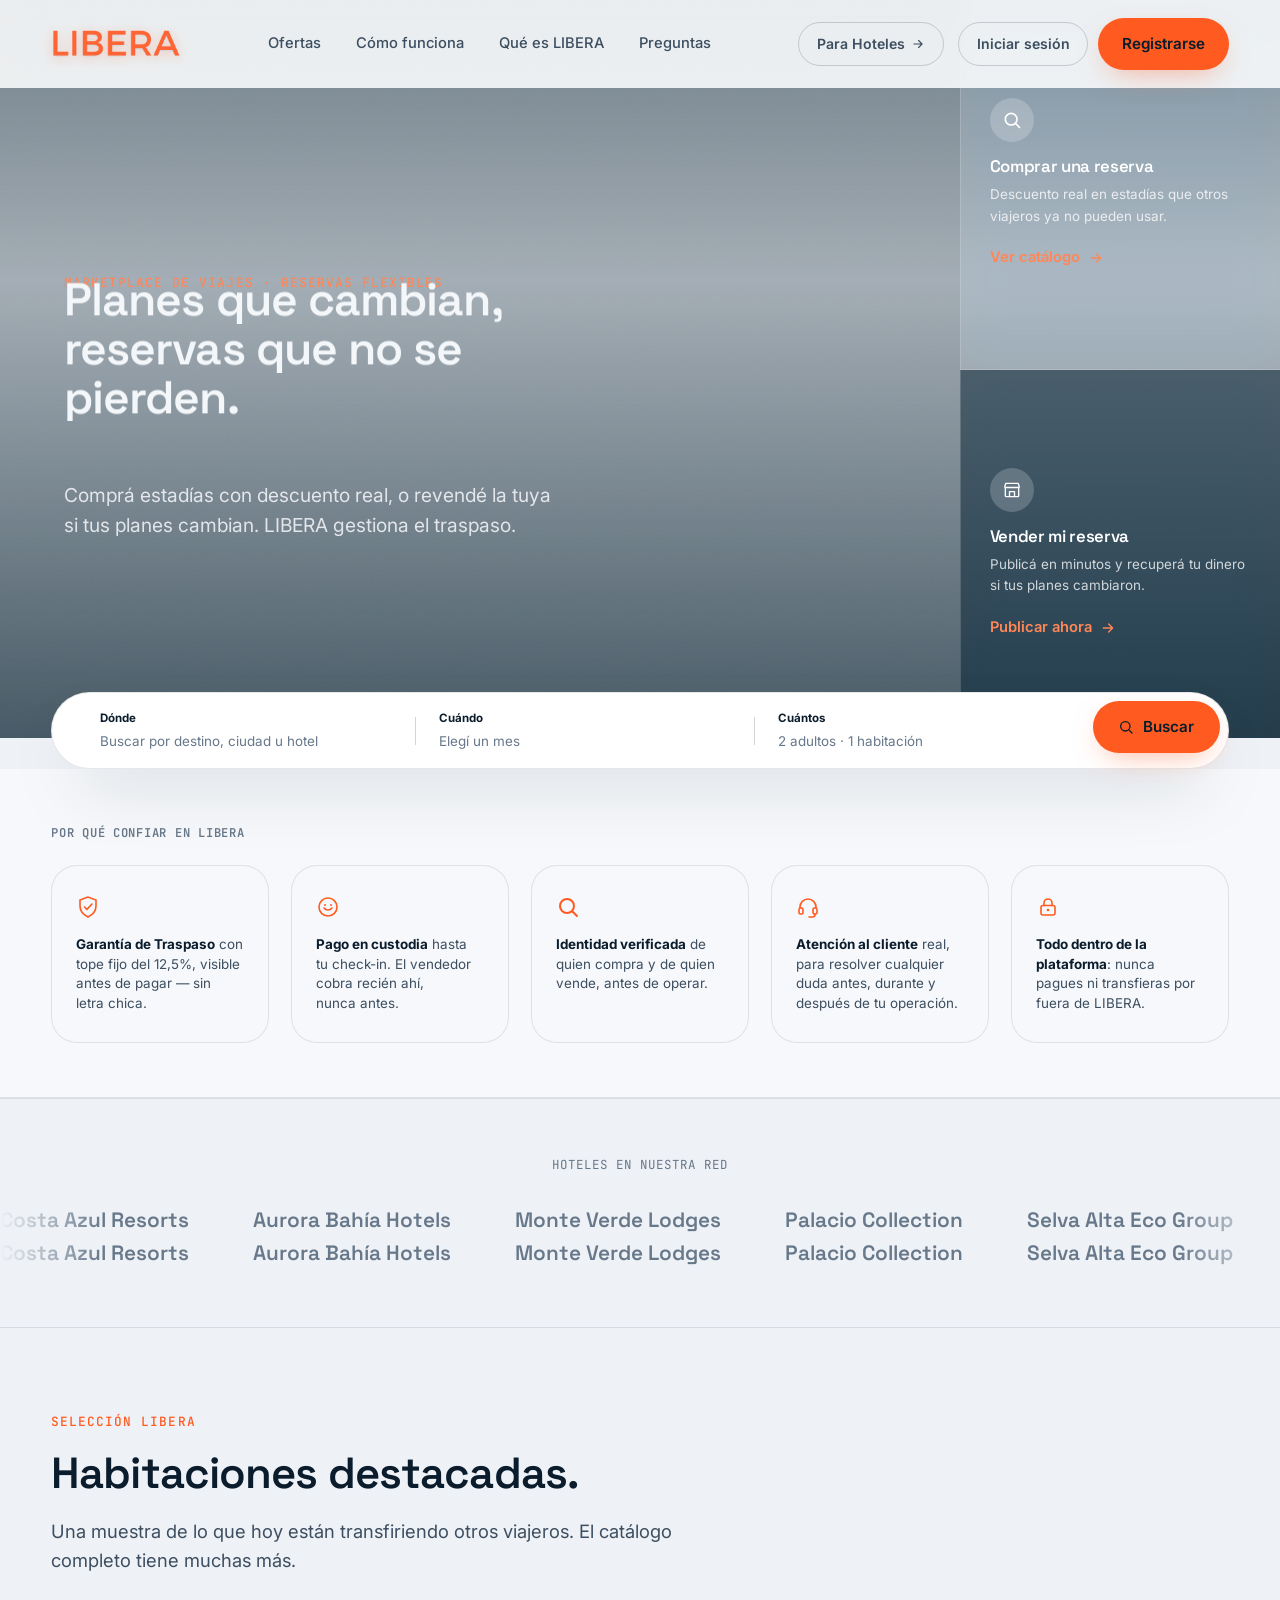
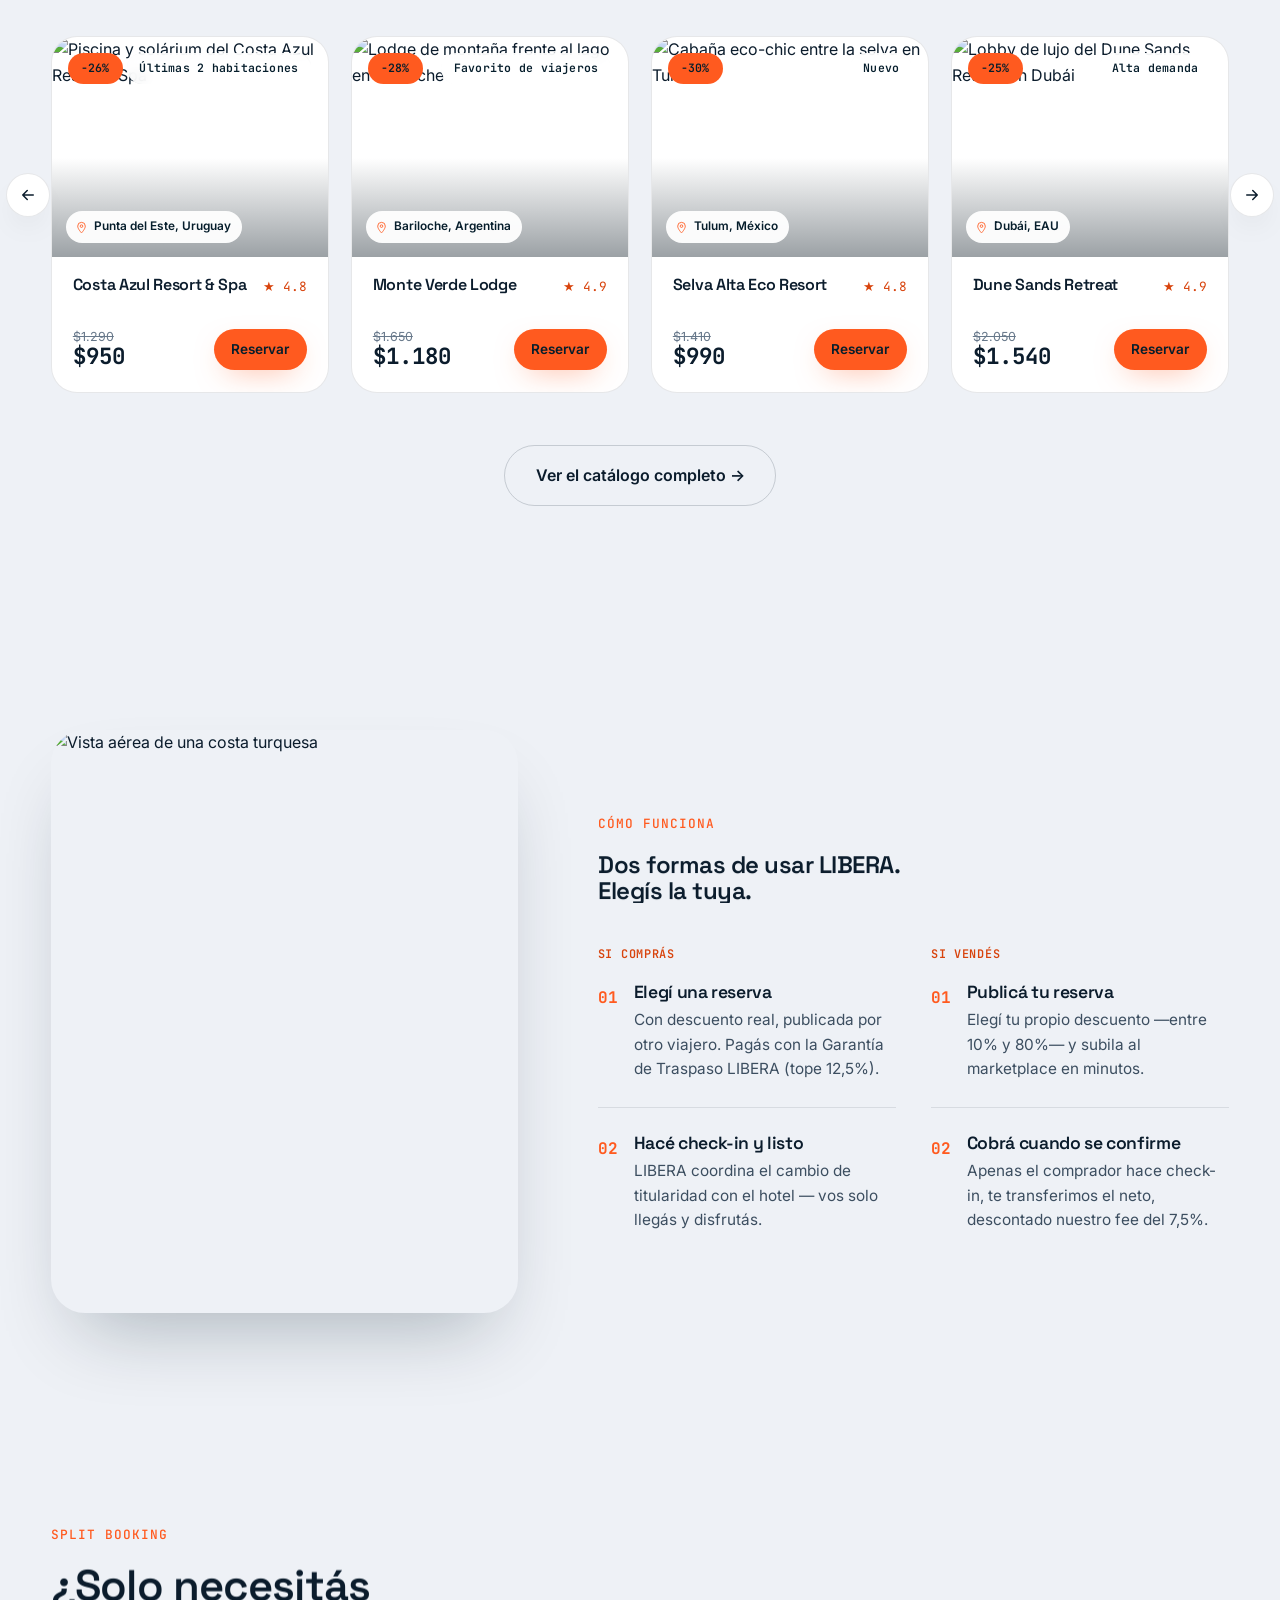
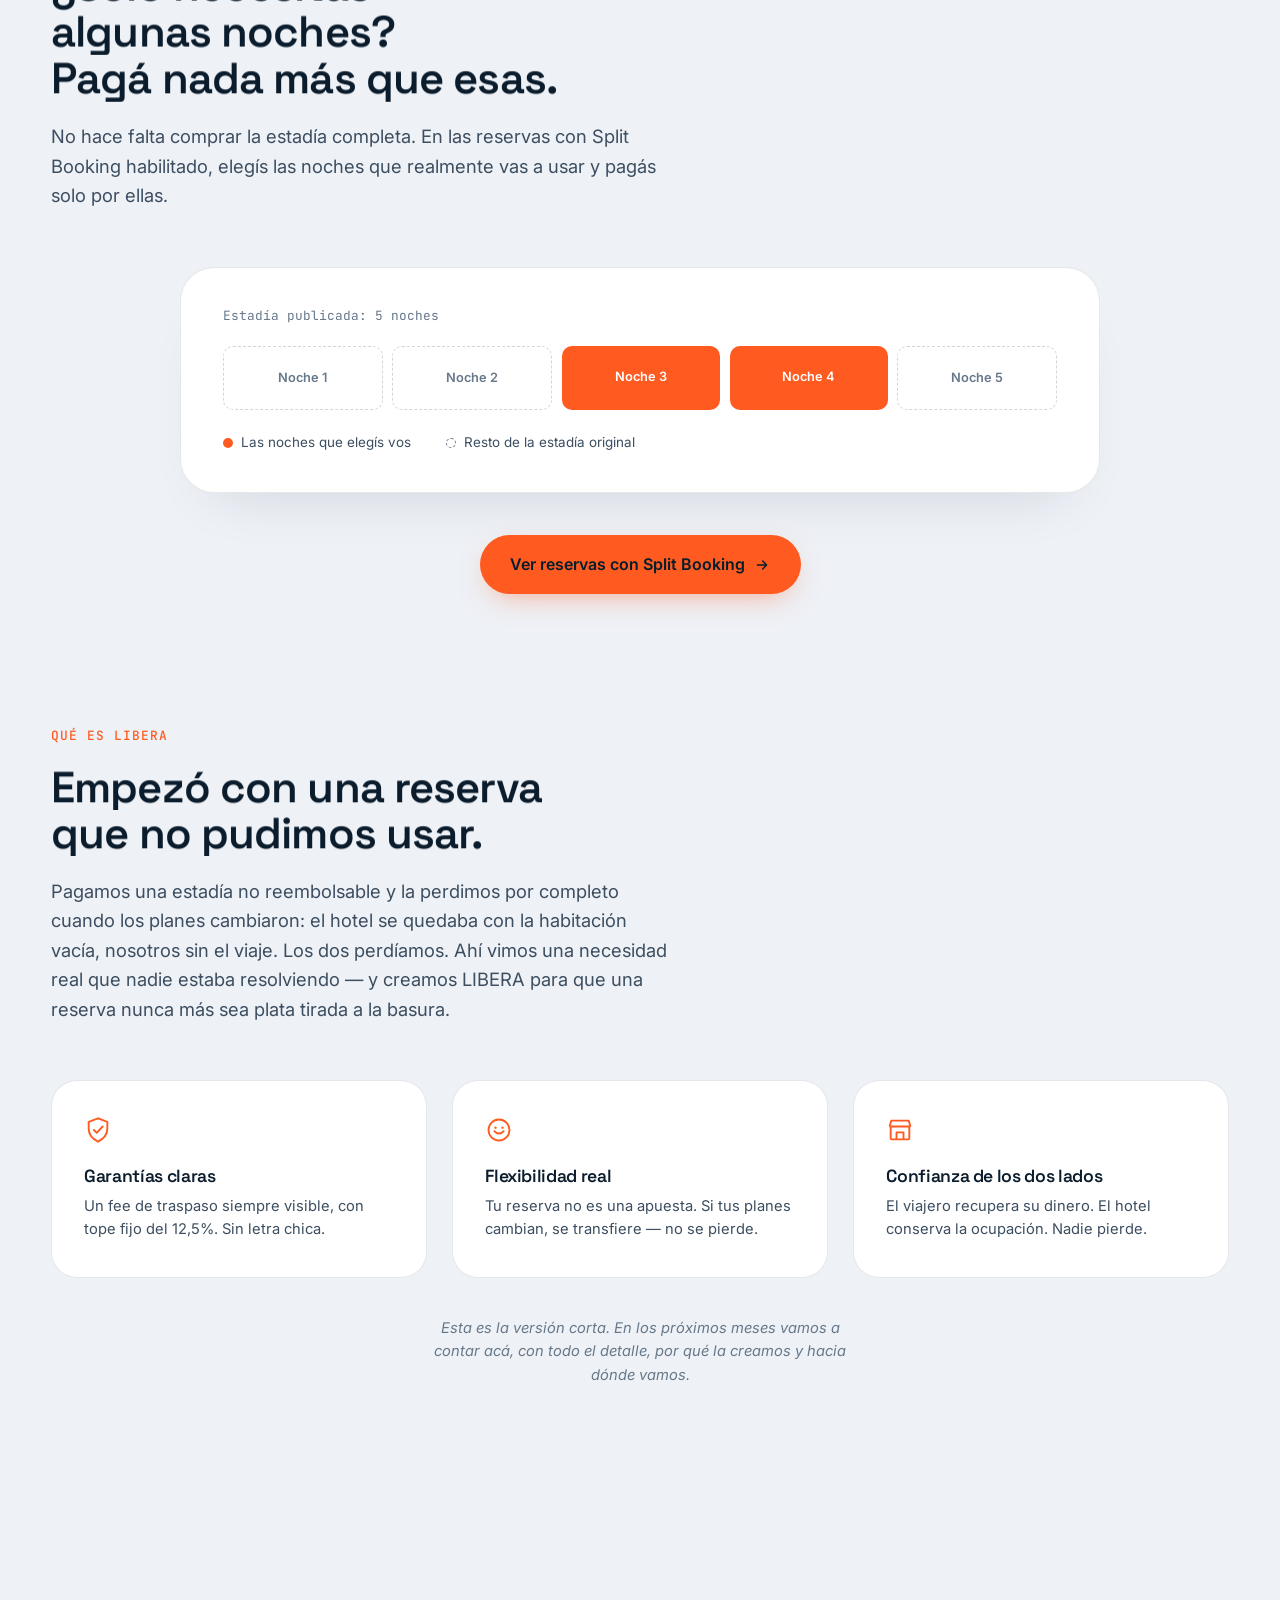
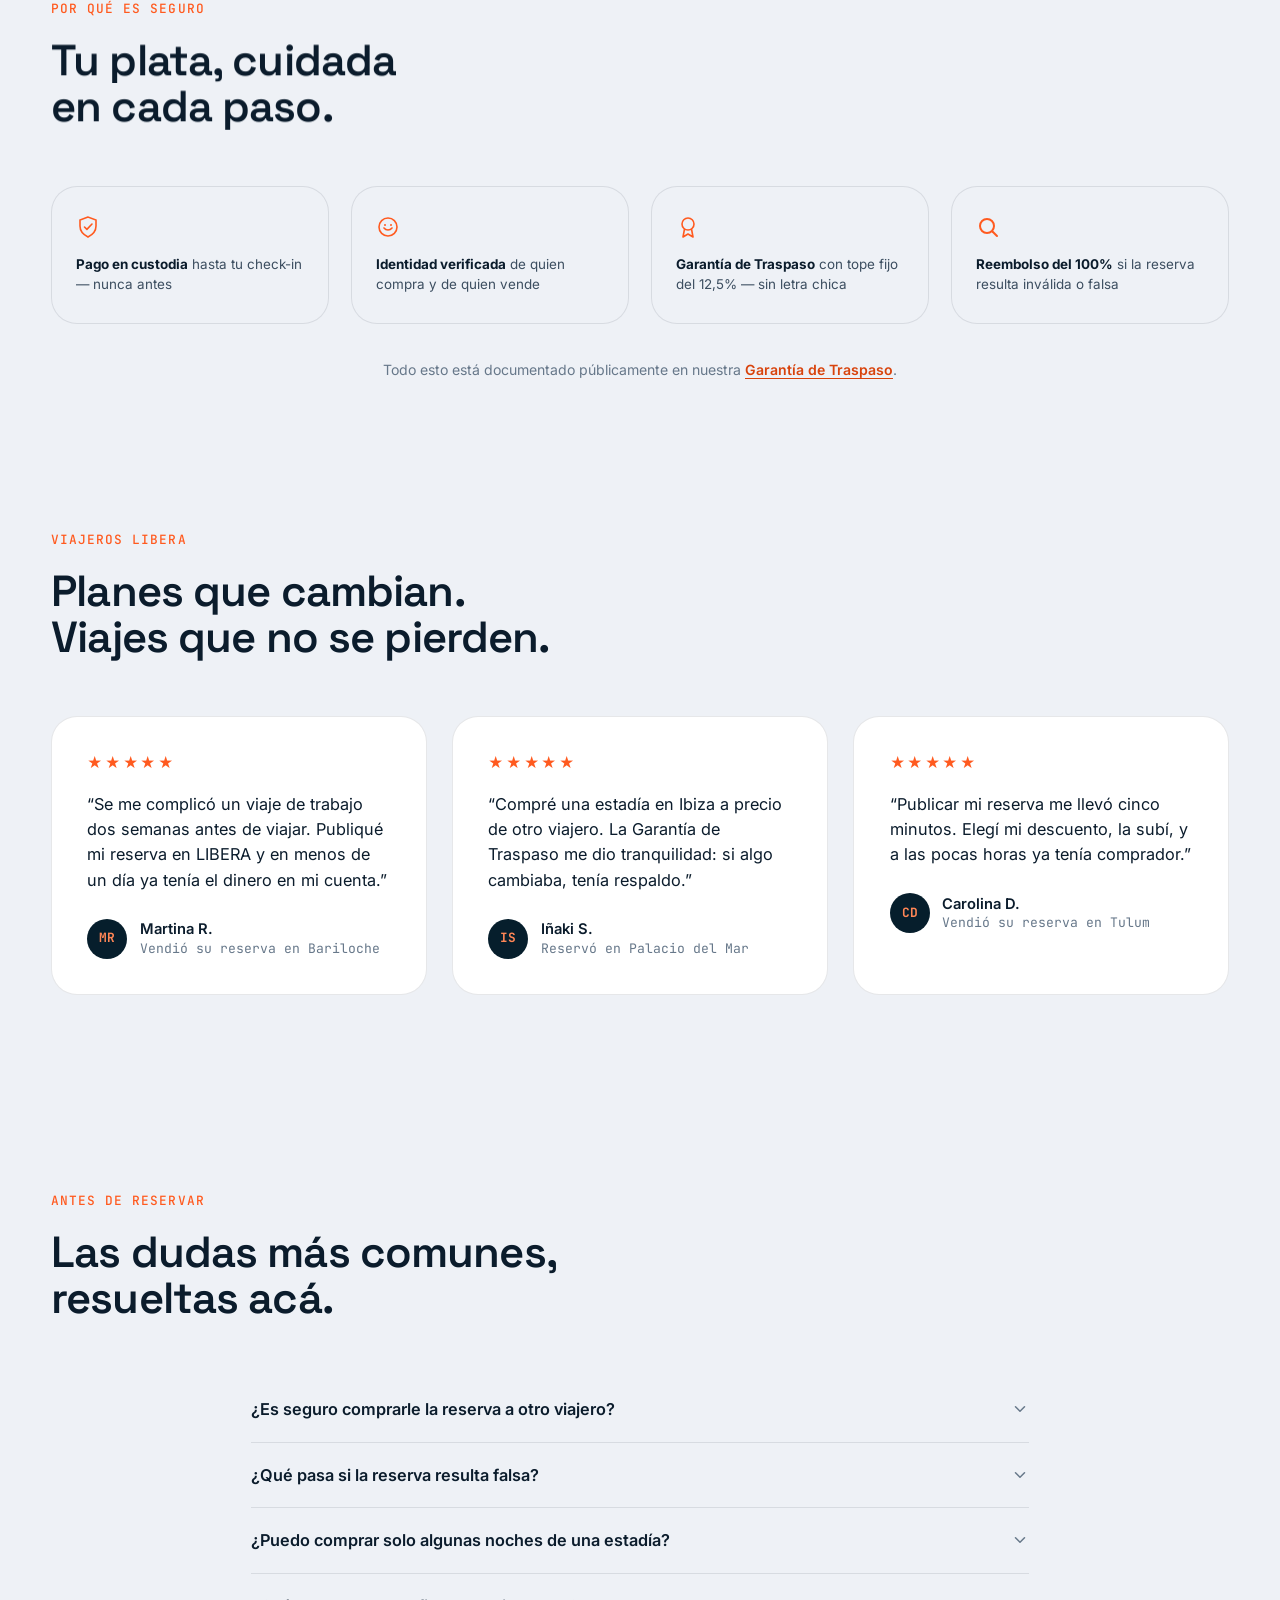
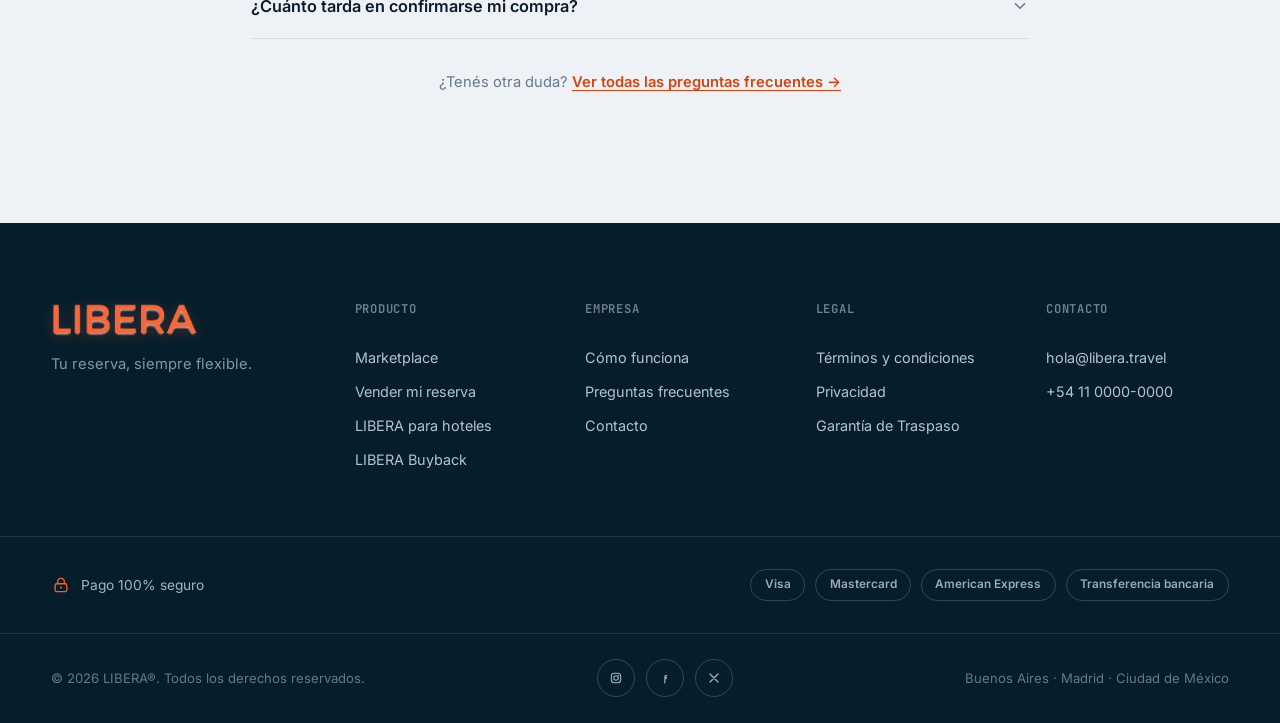
==== frontend/LIBERA WEB/index.html @ 6b364da2 "LIBERA: backend (Spring Boot) y frontend (HTML/CSS/JS)" ====
<!doctype html>
<html lang="es">
<head>
<meta charset="UTF-8">
<meta name="viewport" content="width=device-width, initial-scale=1">
<title>LIBERA — Tu reserva, siempre flexible.</title>
<meta name="description" content="LIBERA es el marketplace que le da flexibilidad a tu reserva: comprá, revendé o transferí tu estadía cuando cambien tus planes. Para viajeros y para hoteles.">
<link rel="icon" type="image/png" href="assets/brand/libera-bird-only.png?v=20260806d">

<link rel="preconnect" href="https://fonts.googleapis.com">
<link rel="preconnect" href="https://fonts.gstatic.com" crossorigin>
<link rel="stylesheet" href="https://fonts.googleapis.com/css2?family=Space+Grotesk:wght@500;600;700&family=Inter:wght@300;400;500;600;700;800&family=JetBrains+Mono:wght@400;500;600;700&display=swap">

<link rel="preload" as="image" href="https://images.unsplash.com/photo-1613490493576-7fde63acd811?w=1800&h=1100&fit=crop&q=80&auto=format" fetchpriority="high">

<link rel="stylesheet" href="style.css?v=20260806d">
</head>
<body data-view="b2c">

<a class="skip-link" href="#main">Saltar al contenido</a>

<!-- SPLASH -->
<div class="splash" data-splash>
  <div class="splash-mark">
    <img src="assets/brand/libera-lockup.png?v=20260806d" class="splash-bird" alt="" />
  </div>
  <p class="splash-tag">Tu reserva, siempre flexible.</p>
</div>

<!-- SVG SYMBOL LIBRARY -->
<svg class="sr-only" width="0" height="0" aria-hidden="true" focusable="false">
  <defs>
    <symbol id="icon-check" viewBox="0 0 24 24"><path d="M4 12.5 9.5 18 20 6" stroke="currentColor" stroke-width="2.4" fill="none" stroke-linecap="round" stroke-linejoin="round"/></symbol>
    <symbol id="icon-arrow" viewBox="0 0 24 24"><path d="M5 12h14M13 6l6 6-6 6" stroke="currentColor" stroke-width="2" fill="none" stroke-linecap="round" stroke-linejoin="round"/></symbol>
    <symbol id="icon-close" viewBox="0 0 24 24"><path d="M6 6l12 12M18 6L6 18" stroke="currentColor" stroke-width="2" fill="none" stroke-linecap="round"/></symbol>
    <symbol id="icon-shield" viewBox="0 0 24 24"><path d="M12 2 4 5v6c0 5 3.4 8.7 8 11 4.6-2.3 8-6 8-11V5l-8-3Z" fill="none" stroke="currentColor" stroke-width="1.6"/><path d="M8.5 12l2.4 2.4L16 9" fill="none" stroke="currentColor" stroke-width="1.6" stroke-linecap="round" stroke-linejoin="round"/></symbol>
    <symbol id="icon-store" viewBox="0 0 24 24"><path d="M4 9v10a1 1 0 001 1h14a1 1 0 001-1V9M3 9l1.5-5h15L21 9M3 9h18M9 20v-6h6v6" fill="none" stroke="currentColor" stroke-width="1.6" stroke-linejoin="round"/></symbol>
    <symbol id="icon-calm" viewBox="0 0 24 24"><circle cx="12" cy="12" r="9" fill="none" stroke="currentColor" stroke-width="1.6"/><path d="M8 13c1 1.3 2.3 2 4 2s3-.7 4-2" fill="none" stroke="currentColor" stroke-width="1.6" stroke-linecap="round"/><circle cx="9" cy="10" r="1" fill="currentColor"/><circle cx="15" cy="10" r="1" fill="currentColor"/></symbol>
    <symbol id="icon-search" viewBox="0 0 24 24"><circle cx="11" cy="11" r="7" fill="none" stroke="currentColor" stroke-width="2"/><path d="M21 21l-4.3-4.3" stroke="currentColor" stroke-width="2" stroke-linecap="round"/></symbol>
    <symbol id="icon-pin" viewBox="0 0 24 24"><path d="M12 22s7-7.4 7-12.5A7 7 0 0 0 5 9.5C5 14.6 12 22 12 22Z" fill="none" stroke="currentColor" stroke-width="1.6" stroke-linejoin="round"/><circle cx="12" cy="9.5" r="2.4" fill="none" stroke="currentColor" stroke-width="1.6"/></symbol>
    <symbol id="icon-chevron" viewBox="0 0 24 24"><path d="M6 9l6 6 6-6" stroke="currentColor" stroke-width="2" fill="none" stroke-linecap="round" stroke-linejoin="round"/></symbol>
    <symbol id="icon-refresh" viewBox="0 0 24 24"><path d="M20 11A8 8 0 1 0 18.7 16" fill="none" stroke="currentColor" stroke-width="1.7" stroke-linecap="round"/><path d="M20 5v6h-6" fill="none" stroke="currentColor" stroke-width="1.7" stroke-linecap="round" stroke-linejoin="round"/></symbol>
    <symbol id="icon-trend" viewBox="0 0 24 24"><path d="M4 17l5-5 4 4 7-8" fill="none" stroke="currentColor" stroke-width="1.7" stroke-linecap="round" stroke-linejoin="round"/><path d="M15 8h5v5" fill="none" stroke="currentColor" stroke-width="1.7" stroke-linecap="round" stroke-linejoin="round"/></symbol>
    <symbol id="icon-badge" viewBox="0 0 24 24"><circle cx="12" cy="9" r="6" fill="none" stroke="currentColor" stroke-width="1.6"/><path d="M8.5 14 7 22l5-3 5 3-1.5-8" fill="none" stroke="currentColor" stroke-width="1.6" stroke-linejoin="round"/></symbol>
    <symbol id="icon-instagram" viewBox="0 0 24 24"><rect x="5" y="5" width="14" height="14" rx="4.5" fill="none" stroke="currentColor" stroke-width="1.6"/><circle cx="12" cy="12" r="3.4" fill="none" stroke="currentColor" stroke-width="1.6"/><circle cx="15.6" cy="8.4" r=".9" fill="currentColor"/></symbol>
    <symbol id="icon-facebook" viewBox="0 0 24 24"><path d="M14.5 8.5h-1.2c-1 0-1.5.5-1.5 1.5V11H14l-.3 2h-2v6.5" fill="none" stroke="currentColor" stroke-width="1.7" stroke-linecap="round" stroke-linejoin="round"/></symbol>
    <symbol id="icon-x" viewBox="0 0 24 24"><path d="M6 6l12 12M18 6L6 18" stroke="currentColor" stroke-width="1.8" stroke-linecap="round"/></symbol>
    <symbol id="icon-lock" viewBox="0 0 24 24"><rect x="5" y="10.5" width="14" height="9.5" rx="2" fill="none" stroke="currentColor" stroke-width="1.6"/><path d="M8 10.5V8a4 4 0 0 1 8 0v2.5" fill="none" stroke="currentColor" stroke-width="1.6" stroke-linecap="round"/><circle cx="12" cy="15" r="1.3" fill="currentColor"/></symbol>
    <symbol id="icon-support" viewBox="0 0 24 24"><path d="M4 13v-1a8 8 0 0 1 16 0v1" fill="none" stroke="currentColor" stroke-width="1.6" stroke-linecap="round"/><rect x="3" y="13" width="4" height="6" rx="1.5" fill="none" stroke="currentColor" stroke-width="1.6"/><rect x="17" y="13" width="4" height="6" rx="1.5" fill="none" stroke="currentColor" stroke-width="1.6"/><path d="M19 19v.5A2.5 2.5 0 0 1 16.5 22H13" fill="none" stroke="currentColor" stroke-width="1.6" stroke-linecap="round"/></symbol>
  </defs>
</svg>

<!-- HEADER -->
<header class="nav" data-nav>
  <div class="nav-inner">
    <a href="#top" class="logo" data-scroll-top aria-label="LIBERA — inicio">
      <img class="logo-img" src="assets/brand/libera-name-only.png?v=20260806d" alt="LIBERA" />
    </a>

    <nav class="nav-links" data-nav-links="b2c" aria-label="Navegación viajeros">
      <a href="catalogo.html">Ofertas</a>
      <a href="#como-funciona">Cómo funciona</a>
      <a href="#que-es-libera">Qué es LIBERA</a>
      <a href="preguntas.html">Preguntas</a>
    </nav>

    <nav class="nav-links" data-nav-links="b2b" hidden aria-label="Navegación hoteles">
      <a href="#proceso">Cómo funciona</a>
      <a href="#beneficios">Beneficios</a>
      <a href="#modelos">Modelos</a>
      <a href="#confianza">Seguridad</a>
      <a href="#preguntas-hoteles">Preguntas</a>
      <a href="#contacto">Contacto</a>
    </nav>

    <div class="nav-actions">
      <button type="button" class="btn btn-ghost-nav" data-view-toggle data-label-b2c="Para Hoteles" data-label-b2b="Para Viajeros">
        <span data-view-toggle-label>Para Hoteles</span>
        <svg viewBox="0 0 24 24" aria-hidden="true"><use href="#icon-arrow"></use></svg>
      </button>
      <div class="nav-auth" data-nav-cta-b2c>
        <button type="button" class="btn btn-ghost-nav" data-auth-open="login">Iniciar sesión</button>
        <button type="button" class="btn btn-primary nav-cta" data-auth-open="register">Registrarse</button>
      </div>
      <a href="#contacto" class="btn btn-primary nav-cta" data-nav-cta-b2b hidden>Agendar demo</a>
    </div>
  </div>
</header>

<main id="main">

<!-- ============================= B2C VIEW ============================= -->
<div class="view" data-view-panel="b2c" id="top">

  <!-- HERO -->
  <section class="hero hero-b2c" id="hero-b2c">
    <div class="hero-bg" data-parallax-bg data-hero-carousel>
      <img class="is-active" src="https://images.unsplash.com/photo-1613490493576-7fde63acd811?w=1800&h=1100&fit=crop&q=80&auto=format" alt="Piscina infinita de un resort de lujo al atardecer" fetchpriority="high" loading="eager">
      <img src="https://images.unsplash.com/photo-1566073771259-6a8506099945?w=1800&h=1100&fit=crop&q=80&auto=format" alt="Piscina infinita y solárium al atardecer" loading="eager">
      <img src="https://images.unsplash.com/photo-1499793983690-e29da59ef1c2?w=1800&h=1100&fit=crop&q=80&auto=format" alt="Vista aérea de una costa turquesa" loading="eager">
      <img src="https://images.unsplash.com/photo-1571003123894-1f0594d2b5d9?w=1800&h=1100&fit=crop&q=80&auto=format" alt="Habitación de hotel con vista al mar" loading="eager">
      <div class="hero-bg-tint"></div>
    </div>
    <div class="hero-grain" aria-hidden="true"></div>

    <div class="hero-inner">
      <p class="kicker reveal" data-parallax-el data-depth="0.1">Marketplace de viajes · Reservas flexibles</p>
      <h1 class="hero-title reveal" data-split="words" data-parallax-el data-depth="0.05">Planes que cambian,<br>reservas que no se pierden.</h1>
      <p class="hero-sub reveal" data-parallax-el data-depth="0.08">Comprá estadías con descuento real, o revendé la tuya si tus planes cambian. LIBERA gestiona el traspaso.</p>
    </div>

    <div class="hero-side-col">
      <a href="catalogo.html" class="hero-side-card reveal">
        <span class="quick-access-icon"><svg viewBox="0 0 24 24" aria-hidden="true"><use href="#icon-search"></use></svg></span>
        <h3>Comprar una reserva</h3>
        <p>Descuento real en estadías que otros viajeros ya no pueden usar.</p>
        <span class="quick-access-link">Ver catálogo <svg viewBox="0 0 24 24" aria-hidden="true"><use href="#icon-arrow"></use></svg></span>
      </a>
      <a href="vender.html" class="hero-side-card hero-side-card-alt reveal">
        <span class="quick-access-icon"><svg viewBox="0 0 24 24" aria-hidden="true"><use href="#icon-store"></use></svg></span>
        <h3>Vender mi reserva</h3>
        <p>Publicá en minutos y recuperá tu dinero si tus planes cambiaron.</p>
        <span class="quick-access-link">Publicar ahora <svg viewBox="0 0 24 24" aria-hidden="true"><use href="#icon-arrow"></use></svg></span>
      </a>
    </div>
  </section>

  <!-- OTA SEARCH BAR -->
  <section class="ota-search-section" aria-label="Buscar reservas">
    <div class="ota-search" data-ota-search>
      <button type="button" class="ota-field" data-ota-trigger="destino">
        <span class="ota-field-label">Dónde</span>
        <span class="ota-field-value" data-ota-value="destino">Buscar por destino, ciudad u hotel</span>
      </button>
      <span class="ota-divider" aria-hidden="true"></span>
      <button type="button" class="ota-field" data-ota-trigger="fechas">
        <span class="ota-field-label">Cuándo</span>
        <span class="ota-field-value" data-ota-value="fechas">Elegí un mes</span>
      </button>
      <span class="ota-divider" aria-hidden="true"></span>
      <button type="button" class="ota-field" data-ota-trigger="huespedes">
        <span class="ota-field-label">Cuántos</span>
        <span class="ota-field-value" data-ota-value="huespedes">2 adultos · 1 habitación</span>
      </button>
      <button type="button" class="btn btn-primary ota-search-btn" data-ota-search-btn>
        <svg viewBox="0 0 24 24" aria-hidden="true"><use href="#icon-search"></use></svg>
        <span>Buscar</span>
      </button>

      <div class="ota-panel" data-ota-panel="destino" hidden>
        <input type="text" class="ota-panel-input" placeholder="Buscar por destino, ciudad u hotel" data-ota-destino-input autocomplete="off">
        <ul class="ota-destino-list" data-ota-destino-list>
          <li data-country="Uruguay" data-label="Punta del Este - URUGUAY"><svg viewBox="0 0 24 24" aria-hidden="true"><use href="#icon-pin"></use></svg>Punta del Este - URUGUAY</li>
          <li data-country="México" data-label="Cancún - MÉXICO"><svg viewBox="0 0 24 24" aria-hidden="true"><use href="#icon-pin"></use></svg>Cancún - MÉXICO</li>
          <li data-country="Argentina" data-label="Bariloche - ARGENTINA"><svg viewBox="0 0 24 24" aria-hidden="true"><use href="#icon-pin"></use></svg>Bariloche - ARGENTINA</li>
          <li data-country="España" data-label="Ibiza - ESPAÑA"><svg viewBox="0 0 24 24" aria-hidden="true"><use href="#icon-pin"></use></svg>Ibiza - ESPAÑA</li>
          <li data-country="México" data-label="Tulum - MÉXICO"><svg viewBox="0 0 24 24" aria-hidden="true"><use href="#icon-pin"></use></svg>Tulum - MÉXICO</li>
          <li data-country="Italia" data-label="Positano - ITALIA"><svg viewBox="0 0 24 24" aria-hidden="true"><use href="#icon-pin"></use></svg>Positano - ITALIA</li>
          <li data-country="EAU" data-label="Dubái - EMIRATOS ÁRABES"><svg viewBox="0 0 24 24" aria-hidden="true"><use href="#icon-pin"></use></svg>Dubái - EMIRATOS ÁRABES</li>
          <li data-country="Noruega" data-label="Bergen - NORUEGA"><svg viewBox="0 0 24 24" aria-hidden="true"><use href="#icon-pin"></use></svg>Bergen - NORUEGA</li>
        </ul>
      </div>

      <div class="ota-panel ota-panel-wide" data-ota-panel="fechas" hidden>
        <div class="ota-months" data-ota-months>
          <button type="button" class="ota-month is-active" data-month="Ago"><span class="ota-month-year">2026</span><span class="ota-month-name">agosto</span></button>
          <button type="button" class="ota-month" data-month="Sep"><span class="ota-month-year">2026</span><span class="ota-month-name">septiembre</span></button>
          <button type="button" class="ota-month" data-month="Oct"><span class="ota-month-year">2026</span><span class="ota-month-name">octubre</span></button>
          <button type="button" class="ota-month" data-month="Nov"><span class="ota-month-year">2026</span><span class="ota-month-name">noviembre</span></button>
          <button type="button" class="ota-month" data-month="Dic"><span class="ota-month-year">2026</span><span class="ota-month-name">diciembre</span></button>
          <button type="button" class="ota-month" data-month="Ene"><span class="ota-month-year">2027</span><span class="ota-month-name">enero</span></button>
        </div>
        <div class="ota-panel-foot">
          <a href="#" data-ota-months-all>Seleccionar todos los meses</a>
        </div>
      </div>

      <div class="ota-panel" data-ota-panel="huespedes" hidden>
        <div class="ota-stepper-row">
          <strong>Adultos</strong>
          <div class="ota-stepper">
            <button type="button" data-ota-stepper-minus="adults" aria-label="Menos adultos">−</button>
            <span data-ota-stepper-value="adults">2</span>
            <button type="button" data-ota-stepper-plus="adults" aria-label="Más adultos">+</button>
          </div>
        </div>
        <div class="ota-stepper-row">
          <strong>Habitaciones</strong>
          <div class="ota-stepper">
            <button type="button" data-ota-stepper-minus="rooms" aria-label="Menos habitaciones">−</button>
            <span data-ota-stepper-value="rooms">1</span>
            <button type="button" data-ota-stepper-plus="rooms" aria-label="Más habitaciones">+</button>
          </div>
        </div>
      </div>
    </div>
  </section>

  <!-- QUICK TRUST STRIP -->
  <section class="quick-trust-strip" aria-label="Por qué confiar en LIBERA">
    <p class="quick-trust-kicker">Por qué confiar en LIBERA</p>
    <div class="trust-strip-grid">
      <div class="trust-strip-item reveal">
        <svg viewBox="0 0 24 24" class="benefit-icon" aria-hidden="true"><use href="#icon-shield"></use></svg>
        <p><strong>Garantía de Traspaso</strong> con tope fijo del 12,5%, visible antes de pagar — sin letra chica.</p>
      </div>
      <div class="trust-strip-item reveal">
        <svg viewBox="0 0 24 24" class="benefit-icon" aria-hidden="true"><use href="#icon-calm"></use></svg>
        <p><strong>Pago en custodia</strong> hasta tu check-in. El vendedor cobra recién ahí, nunca antes.</p>
      </div>
      <div class="trust-strip-item reveal">
        <svg viewBox="0 0 24 24" class="benefit-icon" aria-hidden="true"><use href="#icon-search"></use></svg>
        <p><strong>Identidad verificada</strong> de quien compra y de quien vende, antes de operar.</p>
      </div>
      <div class="trust-strip-item reveal">
        <svg viewBox="0 0 24 24" class="benefit-icon" aria-hidden="true"><use href="#icon-support"></use></svg>
        <p><strong>Atención al cliente</strong> real, para resolver cualquier duda antes, durante y después de tu operación.</p>
      </div>
      <div class="trust-strip-item reveal">
        <svg viewBox="0 0 24 24" class="benefit-icon" aria-hidden="true"><use href="#icon-lock"></use></svg>
        <p><strong>Todo dentro de la plataforma</strong>: nunca pagues ni transfieras por fuera de LIBERA.</p>
      </div>
    </div>
  </section>

  <!-- RED DE HOTELES (boceto) -->
  <section class="trust-strip" aria-label="Hoteles en la red de LIBERA">
    <p class="trust-label">Hoteles en nuestra red</p>
    <div class="marquee" data-marquee>
      <div class="marquee-track" data-marquee-track>
        <span>Costa Azul Resorts</span><span>Aurora Bahía Hotels</span><span>Monte Verde Lodges</span>
        <span>Palacio Collection</span><span>Selva Alta Eco Group</span><span>Riviera Blu Hospitality</span>
        <span>Dune Sands Hotels</span><span>Nordic Fjord Cabins</span>
      </div>
      <div class="marquee-track" data-marquee-track aria-hidden="true">
        <span>Costa Azul Resorts</span><span>Aurora Bahía Hotels</span><span>Monte Verde Lodges</span>
        <span>Palacio Collection</span><span>Selva Alta Eco Group</span><span>Riviera Blu Hospitality</span>
        <span>Dune Sands Hotels</span><span>Nordic Fjord Cabins</span>
      </div>
    </div>
  </section>

  <!-- HABITACIONES DESTACADAS -->
  <section class="destacadas" id="destacadas">
    <div class="section-head">
      <p class="kicker reveal">Selección LIBERA</p>
      <h2 class="reveal" data-split="lines">Habitaciones destacadas.</h2>
      <p class="section-lede reveal">Una muestra de lo que hoy están transfiriendo otros viajeros. El catálogo completo tiene muchas más.</p>
    </div>

    <div class="destacadas-carousel">
      <button type="button" class="carousel-arrow carousel-arrow-prev" data-carousel-prev aria-label="Ver anteriores">
        <svg viewBox="0 0 24 24" aria-hidden="true"><use href="#icon-arrow"></use></svg>
      </button>
      <div class="destacadas-grid" data-carousel-track>
      <article class="destacada-card reveal" data-tilt data-id="costa-azul-resort-spa"
        data-hotel="Costa Azul Resort &amp; Spa" data-location="Punta del Este, Uruguay"
        data-checkin="14 Sep 2026" data-checkout="18 Sep 2026" data-nights="4" data-guests="2"
        data-regimen="Todo incluido" data-price="950" data-fee-pct="7.5">
        <div class="offer-media">
          <img src="https://images.unsplash.com/photo-1566073771259-6a8506099945?w=700&h=560&fit=crop&q=80&auto=format" alt="Piscina y solárium del Costa Azul Resort &amp; Spa" loading="lazy" decoding="async">
          <span class="offer-badge offer-badge-discount">-26%</span>
          <span class="offer-badge offer-badge-tag">Últimas 2 habitaciones</span>
          <span class="offer-pin-badge"><svg viewBox="0 0 24 24" aria-hidden="true"><use href="#icon-pin"></use></svg>Punta del Este, Uruguay</span>
        </div>
        <div class="destacada-body">
          <div class="offer-top"><h3>Costa Azul Resort &amp; Spa</h3><span class="offer-rating">★ 4.8</span></div>
          <div class="offer-foot">
            <div class="offer-price"><span class="was">$1.290</span><span class="now">$950</span></div>
            <a class="btn btn-primary btn-sm" href="oferta.html?id=costa-azul-resort-spa">Reservar</a>
          </div>
        </div>
      </article>

      <article class="destacada-card reveal" data-tilt data-id="monte-verde-lodge"
        data-hotel="Monte Verde Lodge" data-location="Bariloche, Argentina"
        data-checkin="20 Ago 2026" data-checkout="25 Ago 2026" data-nights="5" data-guests="4"
        data-regimen="Solo alojamiento" data-price="1180" data-fee-pct="7.5">
        <div class="offer-media">
          <img src="https://images.unsplash.com/photo-1502672260266-1c1ef2d93688?w=700&h=560&fit=crop&q=80&auto=format" alt="Lodge de montaña frente al lago en Bariloche" loading="lazy" decoding="async">
          <span class="offer-badge offer-badge-discount">-28%</span>
          <span class="offer-badge offer-badge-tag">Favorito de viajeros</span>
          <span class="offer-pin-badge"><svg viewBox="0 0 24 24" aria-hidden="true"><use href="#icon-pin"></use></svg>Bariloche, Argentina</span>
        </div>
        <div class="destacada-body">
          <div class="offer-top"><h3>Monte Verde Lodge</h3><span class="offer-rating">★ 4.9</span></div>
          <div class="offer-foot">
            <div class="offer-price"><span class="was">$1.650</span><span class="now">$1.180</span></div>
            <a class="btn btn-primary btn-sm" href="oferta.html?id=monte-verde-lodge">Reservar</a>
          </div>
        </div>
      </article>

      <article class="destacada-card reveal" data-tilt data-id="selva-alta-eco-resort"
        data-hotel="Selva Alta Eco Resort" data-location="Tulum, México"
        data-checkin="10 Sep 2026" data-checkout="14 Sep 2026" data-nights="4" data-guests="2"
        data-regimen="Todo incluido" data-price="990" data-fee-pct="7.5">
        <div class="offer-media">
          <img src="https://images.unsplash.com/photo-1618773928121-c32242e63f39?w=700&h=560&fit=crop&q=80&auto=format" alt="Cabaña eco-chic entre la selva en Tulum" loading="lazy" decoding="async">
          <span class="offer-badge offer-badge-discount">-30%</span>
          <span class="offer-badge offer-badge-tag">Nuevo</span>
          <span class="offer-pin-badge"><svg viewBox="0 0 24 24" aria-hidden="true"><use href="#icon-pin"></use></svg>Tulum, México</span>
        </div>
        <div class="destacada-body">
          <div class="offer-top"><h3>Selva Alta Eco Resort</h3><span class="offer-rating">★ 4.8</span></div>
          <div class="offer-foot">
            <div class="offer-price"><span class="was">$1.410</span><span class="now">$990</span></div>
            <a class="btn btn-primary btn-sm" href="oferta.html?id=selva-alta-eco-resort">Reservar</a>
          </div>
        </div>
      </article>

      <article class="destacada-card reveal" data-tilt data-id="dune-sands-retreat"
        data-hotel="Dune Sands Retreat" data-location="Dubái, EAU"
        data-checkin="18 Oct 2026" data-checkout="21 Oct 2026" data-nights="3" data-guests="2"
        data-regimen="Todo incluido" data-price="1540" data-fee-pct="7.5">
        <div class="offer-media">
          <img src="https://images.unsplash.com/photo-1611892440504-42a792e24d32?w=700&h=560&fit=crop&q=80&auto=format" alt="Lobby de lujo del Dune Sands Retreat en Dubái" loading="lazy" decoding="async">
          <span class="offer-badge offer-badge-discount">-25%</span>
          <span class="offer-badge offer-badge-tag">Alta demanda</span>
          <span class="offer-pin-badge"><svg viewBox="0 0 24 24" aria-hidden="true"><use href="#icon-pin"></use></svg>Dubái, EAU</span>
        </div>
        <div class="destacada-body">
          <div class="offer-top"><h3>Dune Sands Retreat</h3><span class="offer-rating">★ 4.9</span></div>
          <div class="offer-foot">
            <div class="offer-price"><span class="was">$2.050</span><span class="now">$1.540</span></div>
            <a class="btn btn-primary btn-sm" href="oferta.html?id=dune-sands-retreat">Reservar</a>
          </div>
        </div>
      </article>

      <article class="destacada-card reveal" data-tilt data-id="aurora-bahia-suites"
        data-hotel="Aurora Bahía Suites" data-location="Cancún, México"
        data-checkin="02 Oct 2026" data-checkout="05 Oct 2026" data-nights="3" data-guests="2"
        data-regimen="Media pensión" data-price="610" data-fee-pct="7.5">
        <div class="offer-media">
          <img src="https://images.unsplash.com/photo-1520250497591-112f2f40a3f4?w=700&h=560&fit=crop&q=80&auto=format" alt="Suite frente al mar en Aurora Bahía Suites" loading="lazy" decoding="async">
          <span class="offer-badge offer-badge-discount">-27%</span>
          <span class="offer-pin-badge"><svg viewBox="0 0 24 24" aria-hidden="true"><use href="#icon-pin"></use></svg>Cancún, México</span>
        </div>
        <div class="destacada-body">
          <div class="offer-top"><h3>Aurora Bahía Suites</h3><span class="offer-rating">★ 4.6</span></div>
          <div class="offer-foot">
            <div class="offer-price"><span class="was">$840</span><span class="now">$610</span></div>
            <a class="btn btn-primary btn-sm" href="oferta.html?id=aurora-bahia-suites">Reservar</a>
          </div>
        </div>
      </article>

      <article class="destacada-card reveal" data-tilt data-id="riviera-blu-hotel"
        data-hotel="Riviera Blu Hotel" data-location="Positano, Italia"
        data-checkin="05 Sep 2026" data-checkout="08 Sep 2026" data-nights="3" data-guests="2"
        data-regimen="Media pensión" data-price="860" data-fee-pct="7.5">
        <div class="offer-media">
          <img src="https://images.unsplash.com/photo-1582719478250-c89cae4dc85b?w=700&h=560&fit=crop&q=80&auto=format" alt="Terraza con vista al acantilado en Positano" loading="lazy" decoding="async">
          <span class="offer-badge offer-badge-discount">-23%</span>
          <span class="offer-pin-badge"><svg viewBox="0 0 24 24" aria-hidden="true"><use href="#icon-pin"></use></svg>Positano, Italia</span>
        </div>
        <div class="destacada-body">
          <div class="offer-top"><h3>Riviera Blu Hotel</h3><span class="offer-rating">★ 4.9</span></div>
          <div class="offer-foot">
            <div class="offer-price"><span class="was">$1.120</span><span class="now">$860</span></div>
            <a class="btn btn-primary btn-sm" href="oferta.html?id=riviera-blu-hotel">Reservar</a>
          </div>
        </div>
      </article>
      </div>
      <button type="button" class="carousel-arrow carousel-arrow-next" data-carousel-next aria-label="Ver siguientes">
        <svg viewBox="0 0 24 24" aria-hidden="true"><use href="#icon-arrow"></use></svg>
      </button>
    </div>

    <div class="destacadas-cta reveal">
      <a href="catalogo.html" class="btn btn-outline btn-lg">Ver el catálogo completo →</a>
    </div>
  </section>

  <!-- COMO FUNCIONA -->
  <section class="manifesto" id="como-funciona">
    <div class="manifesto-inner">
      <div class="manifesto-visual reveal">
        <img src="https://images.unsplash.com/photo-1499793983690-e29da59ef1c2?w=1000&h=1250&fit=crop&q=80&auto=format" alt="Vista aérea de una costa turquesa" loading="lazy" decoding="async">
      </div>
      <div class="manifesto-copy">
        <p class="kicker reveal">Cómo funciona</p>
        <h2 class="reveal" data-split="lines">Dos formas de usar LIBERA.<br>Elegís la tuya.</h2>
        <div class="manifesto-tracks">
          <div class="manifesto-track reveal">
            <p class="manifesto-track-tag">Si comprás</p>
            <ol class="manifesto-steps">
              <li>
                <span class="step-num">01</span>
                <div><h3>Elegí una reserva</h3><p>Con descuento real, publicada por otro viajero. Pagás con la Garantía de Traspaso LIBERA (tope 12,5%).</p></div>
              </li>
              <li>
                <span class="step-num">02</span>
                <div><h3>Hacé check-in y listo</h3><p>LIBERA coordina el cambio de titularidad con el hotel — vos solo llegás y disfrutás.</p></div>
              </li>
            </ol>
          </div>
          <div class="manifesto-track reveal">
            <p class="manifesto-track-tag">Si vendés</p>
            <ol class="manifesto-steps">
              <li>
                <span class="step-num">01</span>
                <div><h3>Publicá tu reserva</h3><p>Elegí tu propio descuento —entre 10% y 80%— y subila al marketplace en minutos.</p></div>
              </li>
              <li>
                <span class="step-num">02</span>
                <div><h3>Cobrá cuando se confirme</h3><p>Apenas el comprador hace check-in, te transferimos el neto, descontado nuestro fee del 7,5%.</p></div>
              </li>
            </ol>
          </div>
        </div>
      </div>
    </div>
  </section>

  <!-- SPLIT BOOKING PREVIEW -->
  <section class="split-preview-b2c" id="split-booking-preview">
    <div class="section-head">
      <p class="kicker reveal">Split Booking</p>
      <h2 class="reveal" data-split="lines">¿Solo necesitás algunas noches?<br>Pagá nada más que esas.</h2>
      <p class="section-lede reveal">No hace falta comprar la estadía completa. En las reservas con Split Booking habilitado, elegís las noches que realmente vas a usar y pagás solo por ellas.</p>
    </div>

    <div class="split-preview-visual reveal">
      <p class="split-preview-label">Estadía publicada: 5 noches</p>
      <div class="night-strip">
        <div class="night-block is-dim"><span>Noche 1</span></div>
        <div class="night-block is-dim"><span>Noche 2</span></div>
        <div class="night-block is-picked"><span>Noche 3</span></div>
        <div class="night-block is-picked"><span>Noche 4</span></div>
        <div class="night-block is-dim"><span>Noche 5</span></div>
      </div>
      <div class="split-preview-legend">
        <span><i class="split-dot split-dot-picked"></i>Las noches que elegís vos</span>
        <span><i class="split-dot split-dot-dim"></i>Resto de la estadía original</span>
      </div>
    </div>

    <div class="split-preview-cta reveal">
      <a href="catalogo.html" class="btn btn-primary btn-lg" data-magnetic>
        <span>Ver reservas con Split Booking</span>
        <svg viewBox="0 0 24 24" aria-hidden="true"><use href="#icon-arrow"></use></svg>
      </a>
    </div>
  </section>

  <!-- QUE ES LIBERA -->
  <section class="about-libera" id="que-es-libera">
    <div class="section-head">
      <p class="kicker reveal">Qué es LIBERA</p>
      <h2 class="reveal" data-split="lines">Empezó con una reserva<br>que no pudimos usar.</h2>
      <p class="section-lede reveal">Pagamos una estadía no reembolsable y la perdimos por completo cuando los planes cambiaron: el hotel se quedaba con la habitación vacía, nosotros sin el viaje. Los dos perdíamos. Ahí vimos una necesidad real que nadie estaba resolviendo — y creamos LIBERA para que una reserva nunca más sea plata tirada a la basura.</p>
    </div>

    <div class="about-grid">
      <article class="about-pillar reveal">
        <svg viewBox="0 0 24 24" class="benefit-icon" aria-hidden="true"><use href="#icon-shield"></use></svg>
        <h3>Garantías claras</h3>
        <p>Un fee de traspaso siempre visible, con tope fijo del 12,5%. Sin letra chica.</p>
      </article>
      <article class="about-pillar reveal">
        <svg viewBox="0 0 24 24" class="benefit-icon" aria-hidden="true"><use href="#icon-calm"></use></svg>
        <h3>Flexibilidad real</h3>
        <p>Tu reserva no es una apuesta. Si tus planes cambian, se transfiere — no se pierde.</p>
      </article>
      <article class="about-pillar reveal">
        <svg viewBox="0 0 24 24" class="benefit-icon" aria-hidden="true"><use href="#icon-store"></use></svg>
        <h3>Confianza de los dos lados</h3>
        <p>El viajero recupera su dinero. El hotel conserva la ocupación. Nadie pierde.</p>
      </article>
    </div>

    <p class="about-footnote reveal">Esta es la versión corta. En los próximos meses vamos a contar acá, con todo el detalle, por qué la creamos y hacia dónde vamos.</p>
  </section>

  <!-- CONFIANZA -->
  <section class="trust-b2c-strip" id="confianza-viajeros">
    <div class="section-head">
      <p class="kicker reveal">Por qué es seguro</p>
      <h2 class="reveal" data-split="lines">Tu plata, cuidada<br>en cada paso.</h2>
    </div>

    <div class="trust-strip-grid trust-strip-grid-4">
      <div class="trust-strip-item reveal">
        <svg viewBox="0 0 24 24" class="benefit-icon" aria-hidden="true"><use href="#icon-shield"></use></svg>
        <p><strong>Pago en custodia</strong> hasta tu check-in — nunca antes</p>
      </div>
      <div class="trust-strip-item reveal">
        <svg viewBox="0 0 24 24" class="benefit-icon" aria-hidden="true"><use href="#icon-calm"></use></svg>
        <p><strong>Identidad verificada</strong> de quien compra y de quien vende</p>
      </div>
      <div class="trust-strip-item reveal">
        <svg viewBox="0 0 24 24" class="benefit-icon" aria-hidden="true"><use href="#icon-badge"></use></svg>
        <p><strong>Garantía de Traspaso</strong> con tope fijo del 12,5% — sin letra chica</p>
      </div>
      <div class="trust-strip-item reveal">
        <svg viewBox="0 0 24 24" class="benefit-icon" aria-hidden="true"><use href="#icon-search"></use></svg>
        <p><strong>Reembolso del 100%</strong> si la reserva resulta inválida o falsa</p>
      </div>
    </div>

    <p class="trust-strip-footnote reveal">Todo esto está documentado públicamente en nuestra <a href="cancelaciones.html" class="faq-inline-link">Garantía de Traspaso</a>.</p>
  </section>

  <!-- TESTIMONIALS -->
  <section class="testimonials">
    <div class="section-head">
      <p class="kicker reveal">Viajeros LIBERA</p>
      <h2 class="reveal">Planes que cambian. Viajes que no se pierden.</h2>
    </div>
    <div class="testimonial-grid">
      <blockquote class="testimonial-card reveal">
        <div class="testimonial-stars" aria-hidden="true">★★★★★</div>
        <p>“Se me complicó un viaje de trabajo dos semanas antes de viajar. Publiqué mi reserva en LIBERA y en menos de un día ya tenía el dinero en mi cuenta.”</p>
        <footer>
          <span class="testimonial-avatar">MR</span>
          <span class="testimonial-who"><strong>Martina R.</strong>Vendió su reserva en Bariloche</span>
        </footer>
      </blockquote>
      <blockquote class="testimonial-card reveal">
        <div class="testimonial-stars" aria-hidden="true">★★★★★</div>
        <p>“Compré una estadía en Ibiza a precio de otro viajero. La Garantía de Traspaso me dio tranquilidad: si algo cambiaba, tenía respaldo.”</p>
        <footer>
          <span class="testimonial-avatar">IS</span>
          <span class="testimonial-who"><strong>Iñaki S.</strong>Reservó en Palacio del Mar</span>
        </footer>
      </blockquote>
      <blockquote class="testimonial-card reveal">
        <div class="testimonial-stars" aria-hidden="true">★★★★★</div>
        <p>“Publicar mi reserva me llevó cinco minutos. Elegí mi descuento, la subí, y a las pocas horas ya tenía comprador.”</p>
        <footer>
          <span class="testimonial-avatar">CD</span>
          <span class="testimonial-who"><strong>Carolina D.</strong>Vendió su reserva en Tulum</span>
        </footer>
      </blockquote>
    </div>
  </section>

  <!-- FAQ RAPIDO -->
  <section class="faq-preview-b2c" id="preguntas-rapidas">
    <div class="section-head">
      <p class="kicker reveal">Antes de reservar</p>
      <h2 class="reveal" data-split="lines">Las dudas más comunes,<br>resueltas acá.</h2>
    </div>

    <div class="faq-preview-list">
      <details class="faq-item reveal">
        <summary>¿Es seguro comprarle la reserva a otro viajero?<svg viewBox="0 0 24 24" aria-hidden="true"><use href="#icon-chevron"></use></svg></summary>
        <p>Sí. LIBERA retiene tu pago en custodia y recién se lo transfiere al vendedor después de tu check-in — nunca antes. Si algo no coincide con lo publicado, te devolvemos el 100%.</p>
      </details>
      <details class="faq-item reveal">
        <summary>¿Qué pasa si la reserva resulta falsa?<svg viewBox="0 0 24 24" aria-hidden="true"><use href="#icon-chevron"></use></svg></summary>
        <p>Tenés reembolso garantizado del 100%: primero con los fondos que todavía están en custodia y, si no alcanzan, con el fondo de garantía de LIBERA. Nunca te quedás pagando algo que no recibiste.</p>
      </details>
      <details class="faq-item reveal">
        <summary>¿Puedo comprar solo algunas noches de una estadía?<svg viewBox="0 0 24 24" aria-hidden="true"><use href="#icon-chevron"></use></svg></summary>
        <p>Sí, con Split Booking: en las reservas que lo permiten, elegís las noches que necesitás y pagás solo por esas.</p>
      </details>
      <details class="faq-item reveal">
        <summary>¿Cuánto tarda en confirmarse mi compra?<svg viewBox="0 0 24 24" aria-hidden="true"><use href="#icon-chevron"></use></svg></summary>
        <p>El pago queda registrado al instante. LIBERA se encarga de coordinar el traspaso con el hotel — en la mayoría de los casos no vas a notar ningún trámite adicional de tu lado.</p>
      </details>
    </div>

    <p class="faq-preview-footnote reveal">¿Tenés otra duda? <a href="preguntas.html" class="faq-inline-link">Ver todas las preguntas frecuentes →</a></p>
  </section>

</div>
<!-- =========================== FIN B2C VIEW =========================== -->


<!-- ============================= B2B VIEW ============================= -->
<div class="view" data-view-panel="b2b" id="top-b2b" hidden>

  <!-- HERO -->
  <section class="hero hero-b2b" id="hero-b2b">
    <div class="hero-mesh" aria-hidden="true"></div>
    <div class="hero-grain" aria-hidden="true"></div>

    <div class="hero-b2b-layout">
      <div class="hero-inner">
        <p class="kicker reveal">LIBERA para hoteles</p>
        <h1 class="hero-title reveal" data-split="words">Convertí cada cancelación<br>en ingreso.</h1>
        <p class="hero-sub reveal">LIBERA transforma tu tarifa no reembolsable en la Tarifa Revendible LIBERA. Vos conservás la ocupación y el consumo real del hotel — tu huésped nunca vuelve a perderlo todo.</p>
        <div class="hero-actions reveal">
          <a href="#contacto" class="btn btn-primary btn-lg" data-magnetic>
            <span>Agendar una demo</span>
            <svg viewBox="0 0 24 24" aria-hidden="true"><use href="#icon-arrow"></use></svg>
          </a>
          <a href="#proceso" class="btn btn-outline-dark btn-lg" data-magnetic>Ver cómo funciona</a>
        </div>

        <div class="hero-b2b-stats reveal">
          <div class="hero-b2b-stat"><strong>$0</strong><span>Costo de instalación</span></div>
          <div class="hero-b2b-stat"><strong>48&nbsp;hs</strong><span>Tiempo estimado de alta</span></div>
          <div class="hero-b2b-stat"><strong>12,5%</strong><span>Tope máximo del fee — nunca más</span></div>
        </div>
      </div>

      <div class="hero-b2b-mockup reveal" aria-hidden="true">
        <div class="engine-mockup">
          <div class="engine-mockup-bar"><span></span><span></span><span></span><p>tuhotel.com/reservar</p></div>
          <div class="engine-mockup-steps"><span class="is-done">1 Hotel</span><span class="is-done">2 Habitación</span><span class="is-active">3 Tarifa</span></div>
          <div class="engine-mockup-body">
            <div class="engine-mockup-photo"></div>
            <div class="engine-mockup-info">
              <p class="engine-mockup-room">Habitación Deluxe · 2 huéspedes</p>

              <div class="engine-mockup-rates">
                <div class="engine-mockup-rate">
                  <div class="engine-mockup-rate-text">
                    <p class="engine-mockup-rate-name">Tarifa Flexible</p>
                    <p class="engine-mockup-rate-tag">Cancelación gratuita</p>
                  </div>
                  <p class="engine-mockup-rate-price">$230<small>/noche</small></p>
                </div>
                <div class="engine-mockup-rate is-libera">
                  <div class="engine-mockup-rate-text">
                    <p class="engine-mockup-rate-name">Tarifa Revendible LIBERA</p>
                    <p class="engine-mockup-rate-badge">
                      <svg viewBox="0 0 24 24" aria-hidden="true"><use href="#icon-shield"></use></svg>
                      Revendible si tus planes cambian
                    </p>
                  </div>
                  <p class="engine-mockup-rate-price">$190<small>/noche</small></p>
                </div>
              </div>

              <div class="engine-mockup-cta">Reservar ahora</div>
            </div>
          </div>
        </div>
      </div>
    </div>
  </section>

  <!-- TRUST MARQUEE -->
  <section class="trust-strip" aria-label="Hoteles que confían en LIBERA">
    <p class="trust-label">Hoteles que ya confían en LIBERA</p>
    <div class="marquee" data-marquee>
      <div class="marquee-track" data-marquee-track>
        <span>Costa Azul Resorts</span><span>Aurora Bahía Hotels</span><span>Monte Verde Lodges</span>
        <span>Palacio Collection</span><span>Selva Alta Eco Group</span><span>Riviera Blu Hospitality</span>
        <span>Dune Sands Hotels</span><span>Nordic Fjord Cabins</span>
      </div>
      <div class="marquee-track" data-marquee-track aria-hidden="true">
        <span>Costa Azul Resorts</span><span>Aurora Bahía Hotels</span><span>Monte Verde Lodges</span>
        <span>Palacio Collection</span><span>Selva Alta Eco Group</span><span>Riviera Blu Hospitality</span>
        <span>Dune Sands Hotels</span><span>Nordic Fjord Cabins</span>
      </div>
    </div>
  </section>

  <!-- PROCESO -->
  <section class="process-b2b" id="proceso">
    <div class="section-head section-head-dark">
      <p class="kicker reveal">Cómo funciona</p>
      <h2 class="reveal" data-split="lines">Todo el proceso,<br>en cuatro pasos.</h2>
      <p class="section-lede reveal">Desde que activás la Tarifa LIBERA hasta que el pago te llega — sin que tu equipo gestione nada manualmente.</p>
    </div>

    <div class="process-grid">
      <article class="process-card reveal">
        <span class="process-num">01</span>
        <h3>Reemplazás tu tarifa no reembolsable</h3>
        <p>En todo tu catálogo, pasa a ser la Tarifa Revendible LIBERA: la integrás a tu motor de reservas en el Modelo Integración, o firmás un convenio simple sin tocar tu stack en el Modelo Convenio.</p>
      </article>
      <article class="process-card reveal">
        <span class="process-num">02</span>
        <h3>Un imprevisto cambia los planes</h3>
        <p>El huésped no puede viajar. En vez de perder su dinero, publica o transfiere su reserva en el marketplace de LIBERA.</p>
      </article>
      <article class="process-card reveal">
        <span class="process-num">03</span>
        <h3>LIBERA gestiona el traspaso</h3>
        <p>Verificamos identidad, retenemos el pago en custodia y coordinamos el cambio de titularidad directo con vos.</p>
      </article>
      <article class="process-card reveal">
        <span class="process-num">04</span>
        <h3>Check-in real, ingreso real</h3>
        <p>Un huésped nuevo llega a tu lobby con la reserva confirmada. Vos cobrás la estadía completa — recién ahí liberamos el pago al vendedor.</p>
      </article>
    </div>
  </section>

  <!-- BENEFICIOS (PEDESTAL) -->
  <section class="hbenefits-b2b" id="beneficios">
    <div class="section-head section-head-dark">
      <p class="kicker reveal">Por qué te conviene</p>
      <h2 class="reveal" data-split="lines">Todo lo que ganás<br>al pasarte a LIBERA.</h2>
      <p class="section-lede reveal">De tarifa no reembolsable a Tarifa Revendible LIBERA: no es solo "menos cancelaciones". Es un cambio que te suma ingresos, reputación y clientes que vuelven.</p>
    </div>

    <div class="hbenefits-grid">
      <article class="hbenefits-card reveal" data-tilt>
        <svg viewBox="0 0 24 24" class="benefit-icon" aria-hidden="true"><use href="#icon-store"></use></svg>
        <h3>Ancillary revenue real</h3>
        <p>Cada traspaso trae un huésped de carne y hueso a tu lobby — con consumo real en restaurante, bar, spa y parking. No un número que se cancela.</p>
      </article>
      <article class="hbenefits-card reveal" data-tilt>
        <svg viewBox="0 0 24 24" class="benefit-icon" aria-hidden="true"><use href="#icon-trend"></use></svg>
        <h3>Ingreso extra compartido</h3>
        <p>En el Modelo Integración, sumás una porción de cada operación de reventa que se genera sobre tu propio inventario — plata que hoy no existe.</p>
      </article>
      <article class="hbenefits-card reveal" data-tilt>
        <svg viewBox="0 0 24 24" class="benefit-icon" aria-hidden="true"><use href="#icon-refresh"></use></svg>
        <h3>Canalizás una demanda que ya existe</h3>
        <p>Hoy tus huéspedes ya intentan revender o transferir su reserva por su cuenta, por redes o boca en boca. Con LIBERA, ese impulso queda dentro de tu ecosistema — no se te escapa.</p>
      </article>
      <article class="hbenefits-card reveal" data-tilt>
        <svg viewBox="0 0 24 24" class="benefit-icon" aria-hidden="true"><use href="#icon-calm"></use></svg>
        <h3>Cero reseñas negativas por cancelación</h3>
        <p>El huésped que recupera su dinero no escribe una reseña de una estrella. La frustración que hoy termina en Google Reviews, con LIBERA se resuelve antes.</p>
      </article>
      <article class="hbenefits-card reveal" data-tilt>
        <svg viewBox="0 0 24 24" class="benefit-icon" aria-hidden="true"><use href="#icon-badge"></use></svg>
        <h3>Cliente fidelizado, no perdido</h3>
        <p>Un huésped al que le resolviste un imprevisto vuelve a elegirte. Uno al que le retuviste el 100% del pago, no.</p>
      </article>
      <article class="hbenefits-card reveal" data-tilt>
        <svg viewBox="0 0 24 24" class="benefit-icon" aria-hidden="true"><use href="#icon-shield"></use></svg>
        <h3>Venta directa, a tu manera</h3>
        <p>Ahorrás la comisión que hoy le pagás a canales de distribución externos, sin resignar relación con el huésped ni ceder tu tarifa.</p>
      </article>
      <article class="hbenefits-card reveal" data-tilt>
        <svg viewBox="0 0 24 24" class="benefit-icon" aria-hidden="true"><use href="#icon-close"></use></svg>
        <h3>Cero fricción en recepción</h3>
        <p>Se acabaron los reclamos por políticas "que no se entendían". El huésped que llega a tu lobby, llega tranquilo — y tu equipo también.</p>
      </article>
      <article class="hbenefits-card reveal" data-tilt>
        <svg viewBox="0 0 24 24" class="benefit-icon" aria-hidden="true"><use href="#icon-search"></use></svg>
        <h3>Cero riesgo, cero costo</h3>
        <p>Vos nunca asumís el reembolso — lo gestiona LIBERA. Y la instalación no te cuesta nada, en ninguno de los dos modelos.</p>
      </article>
      <article class="hbenefits-card reveal" data-tilt>
        <svg viewBox="0 0 24 24" class="benefit-icon" aria-hidden="true"><use href="#icon-pin"></use></svg>
        <h3>Tu marca, con sello de garantía</h3>
        <p>LIBERA aparece dentro de tu propio motor de reservas como respaldo visible para el huésped — reforzando tu marca, no reemplazándola.</p>
      </article>
    </div>

    <p class="hbenefits-intro reveal">Y estos dos, en detalle — porque son los que más impacto tienen en tu revenue.</p>

    <!-- SPLIT BOOKING -->
    <div class="hbenefits-featured reveal" id="split-booking">
      <p class="hbenefits-featured-tag">Beneficio destacado · 01</p>
      <h3 class="hbenefits-featured-title">Split Booking — vendé la estadía completa, o solo las noches que se ocupan</h3>
      <p class="hbenefits-featured-lede">No todos los compradores necesitan las mismas noches que reservó el huésped original. Con Split Booking, las que nadie ofertó vuelven a tu disponibilidad en vez de perderse.</p>

      <div class="split-visual">
        <p class="split-visual-label">Reserva original: 5 noches</p>
        <div class="night-strip">
          <div class="night-block is-returned"><span>Noche 1</span></div>
          <div class="night-block is-returned"><span>Noche 2</span></div>
          <div class="night-block is-sold"><span>Noche 3</span></div>
          <div class="night-block is-sold"><span>Noche 4</span></div>
          <div class="night-block is-sold"><span>Noche 5</span></div>
        </div>
        <div class="split-visual-legend">
          <span><i class="split-dot split-dot-sold"></i>Compradas por el nuevo huésped</span>
          <span><i class="split-dot split-dot-returned"></i>Vuelven a tu disponibilidad, a costo cero</span>
        </div>
      </div>

      <div class="split-points">
        <div class="split-point">
          <svg viewBox="0 0 24 24" aria-hidden="true"><use href="#icon-refresh"></use></svg>
          <p>Las noches que nadie ofertó siguen siendo tuyas para vender de nuevo, a tarifa de mostrador.</p>
        </div>
        <div class="split-point">
          <svg viewBox="0 0 24 24" aria-hidden="true"><use href="#icon-store"></use></svg>
          <p>Más ofertas cruzadas significan más probabilidades de que la habitación no quede vacía ninguna noche.</p>
        </div>
      </div>
    </div>

    <!-- LIBERA BUYBACK -->
    <div class="hbenefits-featured reveal" id="buyback">
      <p class="hbenefits-featured-tag">Beneficio destacado · 02</p>
      <h3 class="hbenefits-featured-title">LIBERA Buyback — recuperá una reserva antes de que se pierda</h3>
      <p class="hbenefits-featured-lede">Cuando una reserva se publica con descuento, tu hotel puede recomprarla antes que cualquier otro comprador — y revender esas mismas noches a tarifa de mostrador. Así se ve un caso, con números de ejemplo.</p>

      <div class="buyback-case">
        <div class="buyback-step">
          <p class="buyback-step-label">Reserva original</p>
          <p class="buyback-step-value">$540</p>
          <p class="buyback-step-detail">3 noches × $180</p>
        </div>
        <svg class="buyback-arrow" viewBox="0 0 24 24" aria-hidden="true"><use href="#icon-arrow"></use></svg>
        <div class="buyback-step">
          <p class="buyback-step-label">Se publica con descuento</p>
          <p class="buyback-step-value">$380</p>
          <p class="buyback-step-detail">El huésped no puede viajar</p>
        </div>
        <svg class="buyback-arrow" viewBox="0 0 24 24" aria-hidden="true"><use href="#icon-arrow"></use></svg>
        <div class="buyback-step">
          <p class="buyback-step-label">Tu hotel la recompra</p>
          <p class="buyback-step-value">$380</p>
          <p class="buyback-step-detail">Antes que otro comprador</p>
        </div>
        <svg class="buyback-arrow" viewBox="0 0 24 24" aria-hidden="true"><use href="#icon-arrow"></use></svg>
        <div class="buyback-step buyback-step-final">
          <p class="buyback-step-label">La revendés al mostrador</p>
          <p class="buyback-step-value">$630</p>
          <p class="buyback-step-detail">3 noches × $210, tarifa del día</p>
        </div>
      </div>

      <p class="buyback-result">En vez de una reserva cancelada y una habitación vacía, tu hotel generó <strong>$630 de ingreso real</strong> sobre esas mismas noches — a tarifa de mostrador, no de descuento.</p>
      <p class="buyback-footnote">*Ejemplo ilustrativo. Disponible en el Modelo Integración.</p>
    </div>
  </section>

  <!-- DOS MODELOS -->
  <section class="models-b2b" id="modelos">
    <div class="section-head section-head-dark">
      <p class="kicker reveal">Cómo te sumás</p>
      <h2 class="reveal" data-split="lines">Dos formas de trabajar<br>con LIBERA. Elegís vos.</h2>
      <p class="section-lede reveal">No todos los hoteles tienen el mismo stack tecnológico ni el mismo equipo de revenue management — por eso construimos dos caminos, no uno solo.</p>
    </div>

    <div class="models-grid">
      <article class="model-card reveal">
        <p class="model-card-tag">Integración profunda</p>
        <h3>Modelo Integración</h3>
        <p class="model-card-sub">Para hoteles y cadenas boutique que pueden conectar su motor de reservas con LIBERA.</p>
        <ul class="model-card-list">
          <li><svg viewBox="0 0 24 24" aria-hidden="true"><use href="#icon-check"></use></svg>Reemplazamos tu tarifa no reembolsable por la Tarifa Revendible LIBERA en todo tu catálogo</li>
          <li><svg viewBox="0 0 24 24" aria-hidden="true"><use href="#icon-check"></use></svg>Split Booking: vendé noches sueltas, no solo la estadía completa</li>
          <li><svg viewBox="0 0 24 24" aria-hidden="true"><use href="#icon-check"></use></svg>LIBERA Buyback: recuperá inventario liberado y revendelo vos mismo</li>
          <li><svg viewBox="0 0 24 24" aria-hidden="true"><use href="#icon-check"></use></svg>Ingreso pasivo compartido en cada operación de reventa</li>
          <li><svg viewBox="0 0 24 24" aria-hidden="true"><use href="#icon-check"></use></svg>El sello LIBERA, visible en tu propio motor de reservas, como garantía frente al huésped</li>
        </ul>
        <a href="#contacto" class="btn btn-outline-dark model-card-cta" data-magnetic>Quiero integrar LIBERA</a>
      </article>

      <article class="model-card model-card-featured reveal">
        <p class="model-card-tag">Convenio administrativo</p>
        <h3>Modelo Convenio</h3>
        <p class="model-card-sub">Para grandes cadenas que no integran software externo — sin tocar tu stack actual.</p>
        <ul class="model-card-list">
          <li><svg viewBox="0 0 24 24" aria-hidden="true"><use href="#icon-check"></use></svg>LIBERA gestiona el cambio de titularidad directo con tu equipo</li>
          <li><svg viewBox="0 0 24 24" aria-hidden="true"><use href="#icon-check"></use></svg>Cero integración técnica, cero cambios en tu PMS</li>
          <li><svg viewBox="0 0 24 24" aria-hidden="true"><use href="#icon-check"></use></svg>Recepción sin fricción: el huésped llega, el nombre coincide</li>
          <li><svg viewBox="0 0 24 24" aria-hidden="true"><use href="#icon-check"></use></svg>Las mismas garantías para tus huéspedes que en el Modelo Integración</li>
        </ul>
        <a href="#contacto" class="btn btn-primary model-card-cta" data-magnetic>Quiero un convenio simple</a>
      </article>
    </div>

    <p class="models-footnote reveal">En los dos casos: costo de instalación $0 y activación en menos de 48 horas. Nosotros nos adaptamos a vos, no al revés.</p>
  </section>

  <!-- CONFIANZA -->
  <section class="trust-b2b-strip" id="confianza">
    <div class="section-head section-head-dark">
      <p class="kicker reveal">Por qué es seguro para vos</p>
      <h2 class="reveal" data-split="lines">Cada detalle, pensado<br>para que no te la juegues.</h2>
    </div>

    <div class="trust-strip-grid">
      <div class="trust-strip-item reveal">
        <svg viewBox="0 0 24 24" class="benefit-icon" aria-hidden="true"><use href="#icon-shield"></use></svg>
        <p><strong>Pago en custodia</strong> hasta el check-in del huésped</p>
      </div>
      <div class="trust-strip-item reveal">
        <svg viewBox="0 0 24 24" class="benefit-icon" aria-hidden="true"><use href="#icon-search"></use></svg>
        <p><strong>Revisión manual</strong> con comprobante obligatorio en publicaciones no integradas</p>
      </div>
      <div class="trust-strip-item reveal">
        <svg viewBox="0 0 24 24" class="benefit-icon" aria-hidden="true"><use href="#icon-calm"></use></svg>
        <p><strong>Identidad verificada</strong> de quien compra y de quien vende</p>
      </div>
      <div class="trust-strip-item reveal">
        <svg viewBox="0 0 24 24" class="benefit-icon" aria-hidden="true"><use href="#icon-trend"></use></svg>
        <p><strong>Ahorrás</strong> la comisión que hoy le pagás a canales de distribución externos</p>
      </div>
      <div class="trust-strip-item reveal">
        <svg viewBox="0 0 24 24" class="benefit-icon" aria-hidden="true"><use href="#icon-badge"></use></svg>
        <p><strong>Tu marca</strong>, visible como garantía dentro de tu propio motor de reservas</p>
      </div>
    </div>

    <p class="trust-strip-footnote reveal">La custodia del pago y la verificación de identidad están documentadas públicamente en nuestra <a href="cancelaciones.html" class="faq-inline-link">Garantía de Traspaso</a>.</p>
  </section>

  <!-- FAQ HOTELES -->
  <section class="hotel-faq" id="preguntas-hoteles">
    <div class="section-head section-head-dark">
      <p class="kicker reveal">Antes de que preguntes</p>
      <h2 class="reveal" data-split="lines">Lo que todo gerente<br>de hotel nos pregunta.</h2>
    </div>

    <div class="hotel-faq-list">
      <details class="faq-item reveal">
        <summary>¿Pierdo el control de mi inventario o de mis tarifas?<svg viewBox="0 0 24 24" aria-hidden="true"><use href="#icon-chevron"></use></svg></summary>
        <p>No. Vos seguís definiendo tu tarifa, tu disponibilidad y tus políticas. LIBERA no cambia precios por su cuenta — solo gestiona la reventa de reservas que ya existen bajo tus condiciones.</p>
      </details>
      <details class="faq-item reveal">
        <summary>¿Esto reemplaza mi tarifa no reembolsable, o convive con ella?<svg viewBox="0 0 24 24" aria-hidden="true"><use href="#icon-chevron"></use></svg></summary>
        <p>La reemplaza: en el Modelo Integración, tu tarifa no reembolsable pasa a ser la Tarifa Revendible LIBERA en todo tu catálogo — no es una tarifa más que se suma a las que ya tenías. Y no se vende más barata: mantiene tu precio y le suma al huésped la posibilidad de revenderla o transferirla si sus planes cambian.</p>
      </details>
      <details class="faq-item reveal">
        <summary>¿Qué pasa si un traspaso resulta fraudulento?<svg viewBox="0 0 24 24" aria-hidden="true"><use href="#icon-chevron"></use></svg></summary>
        <p>El pago del comprador queda en custodia de LIBERA hasta el check-in, y toda publicación no integrada pasa por revisión manual con comprobante obligatorio. Si algo no es legítimo, el reembolso lo cubre LIBERA — no tu hotel.</p>
      </details>
      <details class="faq-item reveal">
        <summary>¿Cuánto cuesta implementarlo?<svg viewBox="0 0 24 24" aria-hidden="true"><use href="#icon-chevron"></use></svg></summary>
        <p>Cero. La instalación no tiene costo para tu hotel, en ninguno de los dos modelos. Ganamos únicamente cuando se concreta una operación.</p>
      </details>
    </div>
  </section>

  <!-- CONTACT FORM -->
  <section class="contact" id="contacto">
    <div class="contact-inner">
      <div class="contact-copy">
        <p class="kicker reveal">Hoteles fundadores</p>
        <h2 class="reveal" data-split="lines">Agendá una demo<br>con nuestro equipo.</h2>
        <p class="section-lede reveal">Estamos seleccionando un grupo acotado de hoteles para esta primera etapa de LIBERA. Contanos sobre el tuyo y te mostramos, en 20 minutos, cuál de los dos modelos te conviene.</p>
        <ul class="contact-points">
          <li><svg viewBox="0 0 24 24" aria-hidden="true"><use href="#icon-check"></use></svg>Sin costo de implementación</li>
          <li><svg viewBox="0 0 24 24" aria-hidden="true"><use href="#icon-check"></use></svg>Integración con tu PMS actual, o convenio sin integración</li>
          <li><svg viewBox="0 0 24 24" aria-hidden="true"><use href="#icon-check"></use></svg>Alta en menos de 48 horas</li>
        </ul>
      </div>

      <form class="contact-form reveal" data-contact-form novalidate>
        <div class="form-row">
          <div class="field">
            <label for="cf-name">Nombre completo</label>
            <input id="cf-name" name="name" type="text" required autocomplete="name">
          </div>
          <div class="field">
            <label for="cf-hotel">Hotel / Cadena</label>
            <input id="cf-hotel" name="hotel" type="text" required autocomplete="organization">
          </div>
        </div>
        <div class="form-row">
          <div class="field">
            <label for="cf-email">Email corporativo</label>
            <input id="cf-email" name="email" type="email" required autocomplete="email">
          </div>
          <div class="field">
            <label for="cf-phone">Teléfono</label>
            <input id="cf-phone" name="phone" type="tel" autocomplete="tel">
          </div>
        </div>
        <div class="field">
          <label for="cf-rooms">Cantidad de habitaciones</label>
          <select id="cf-rooms" name="rooms">
            <option>1 – 30</option>
            <option>31 – 80</option>
            <option>81 – 150</option>
            <option>Más de 150</option>
          </select>
        </div>
        <div class="field">
          <label for="cf-message">Contanos sobre tu hotel</label>
          <textarea id="cf-message" name="message" rows="3"></textarea>
        </div>
        <button type="submit" class="btn btn-primary btn-lg btn-block" data-magnetic>
          <span>Solicitar demo</span>
          <svg viewBox="0 0 24 24" aria-hidden="true"><use href="#icon-arrow"></use></svg>
        </button>
        <p class="contact-success" data-contact-success hidden>
          <svg viewBox="0 0 24 24" aria-hidden="true"><use href="#icon-check"></use></svg>
          ¡Listo! Tu solicitud fue registrada — te vamos a contactar en menos de 24 horas.
        </p>
      </form>
    </div>
  </section>

</div>
<!-- =========================== FIN B2B VIEW =========================== -->

</main>

<!-- FOOTER -->
<footer class="site-footer">
  <div class="footer-inner">
    <div class="footer-brand">
      <a href="#top" class="logo" data-scroll-top aria-label="LIBERA — inicio">
        <img class="logo-img" src="assets/brand/libera-name-only.png?v=20260806d" alt="LIBERA" />
      </a>
      <p class="footer-tagline">Tu reserva, siempre flexible.</p>
    </div>

    <nav class="footer-col" aria-label="Producto">
      <h4>Producto</h4>
      <a href="catalogo.html">Marketplace</a>
      <a href="vender.html">Vender mi reserva</a>
      <a href="#proceso">LIBERA para hoteles</a>
      <a href="#buyback">LIBERA Buyback</a>
    </nav>
    <nav class="footer-col" aria-label="Empresa">
      <h4>Empresa</h4>
      <a href="#como-funciona">Cómo funciona</a>
      <a href="preguntas.html">Preguntas frecuentes</a>
      <a href="#contacto">Contacto</a>
    </nav>
    <nav class="footer-col" aria-label="Legal">
      <h4>Legal</h4>
      <a href="terminos.html">Términos y condiciones</a>
      <a href="privacidad.html">Privacidad</a>
      <a href="cancelaciones.html">Garantía de Traspaso</a>
    </nav>

    <div class="footer-col footer-col-contact">
      <h4>Contacto</h4>
      <a href="mailto:hola@libera.travel">hola@libera.travel</a>
      <a href="tel:+541100000000">+54 11 0000-0000</a>
    </div>
  </div>

  <div class="footer-secure">
    <div class="footer-secure-badge">
      <svg viewBox="0 0 24 24" aria-hidden="true"><use href="#icon-lock"></use></svg>
      <span>Pago 100% seguro</span>
    </div>
    <div class="footer-payment-chips">
      <span class="payment-chip">Visa</span>
      <span class="payment-chip">Mastercard</span>
      <span class="payment-chip">American Express</span>
      <span class="payment-chip">Transferencia bancaria</span>
    </div>
  </div>

  <div class="footer-bottom">
    <p>© 2026 LIBERA®. Todos los derechos reservados.</p>
    <div class="footer-social">
      <a href="#" class="social-icon" aria-label="Instagram"><svg viewBox="0 0 24 24" aria-hidden="true"><use href="#icon-instagram"></use></svg></a>
      <a href="#" class="social-icon" aria-label="Facebook"><svg viewBox="0 0 24 24" aria-hidden="true"><use href="#icon-facebook"></use></svg></a>
      <a href="#" class="social-icon" aria-label="X (Twitter)"><svg viewBox="0 0 24 24" aria-hidden="true"><use href="#icon-x"></use></svg></a>
    </div>
    <p>Buenos Aires · Madrid · Ciudad de México</p>
  </div>
</footer>

<div class="toast" data-toast hidden></div>

<!-- AUTH MODAL -->
<dialog class="auth-modal" data-auth-modal aria-labelledby="auth-title">
  <button type="button" class="drawer-close auth-modal-close" data-auth-close aria-label="Cerrar">
    <svg viewBox="0 0 24 24" aria-hidden="true"><use href="#icon-close"></use></svg>
  </button>

  <div class="auth-modal-head">
    <img class="logo-img" src="assets/brand/libera-name-only.png?v=20260806d" alt="LIBERA" />
    <h2 id="auth-title" class="sr-only">Iniciar sesión o registrarse</h2>
  </div>

  <div class="auth-tabs" role="tablist">
    <button type="button" class="auth-tab is-active" data-auth-tab="login" role="tab" aria-selected="true">Iniciar sesión</button>
    <button type="button" class="auth-tab" data-auth-tab="register" role="tab" aria-selected="false">Registrarse</button>
  </div>

  <form class="auth-form" data-auth-form="login" novalidate>
    <div class="field">
      <label for="auth-login-email">Email</label>
      <input id="auth-login-email" type="email" name="email" required autocomplete="email">
    </div>
    <div class="field">
      <label for="auth-login-pass">Contraseña</label>
      <input id="auth-login-pass" type="password" name="password" required autocomplete="current-password">
    </div>
    <button type="submit" class="btn btn-primary btn-lg btn-block"><span>Iniciar sesión</span></button>
  </form>

  <form class="auth-form" data-auth-form="register" novalidate hidden>
    <div class="form-row">
      <div class="field">
        <label for="auth-reg-first">Nombre</label>
        <input id="auth-reg-first" type="text" name="firstName" required autocomplete="given-name">
      </div>
      <div class="field">
        <label for="auth-reg-last">Apellido</label>
        <input id="auth-reg-last" type="text" name="lastName" required autocomplete="family-name">
      </div>
    </div>
    <div class="field">
      <label for="auth-reg-doc">DNI o pasaporte</label>
      <input id="auth-reg-doc" type="text" name="documentNumber" required autocomplete="off">
    </div>
    <div class="field">
      <label for="auth-reg-email">Email</label>
      <input id="auth-reg-email" type="email" name="email" required autocomplete="email">
    </div>
    <div class="field">
      <label for="auth-reg-pass">Contraseña</label>
      <input id="auth-reg-pass" type="password" name="password" required autocomplete="new-password" minlength="8">
    </div>
    <button type="submit" class="btn btn-primary btn-lg btn-block"><span>Crear cuenta</span></button>
  </form>

  <p class="auth-success" data-auth-success hidden>
    <svg viewBox="0 0 24 24" aria-hidden="true"><use href="#icon-check"></use></svg>
    <span data-auth-success-text>¡Listo!</span>
  </p>

  <p class="auth-error" data-auth-error role="alert" hidden></p>
</dialog>

<script defer src="lib/gsap.min.js"></script>
<script defer src="lib/ScrollTrigger.min.js"></script>
<script defer src="api.js?v=20260806d"></script>
<script defer src="app.js?v=20260806d"></script>
</body>
</html>
---- frontend/LIBERA WEB/style.css ----
/* =============================================================
   1. TOKENS
   ============================================================= */
:root {
  --orange:        #FF5A1F;
  --orange-light:  #FF8656;
  --orange-dark:   #D8430C;
  --navy-deep:     #061E2C;
  --navy:          #0A3A56;
  --navy-mid:      #12507A;
  --blue-accent:   #6FA8D8;
  --red-accent:    #D5151C;
  --white:         #FFFFFF;

  --ease-out:    cubic-bezier(0.16, 1, 0.3, 1);
  --ease-in:     cubic-bezier(0.7, 0, 0.84, 0);
  --ease-soft:   cubic-bezier(0.25, 0.46, 0.45, 0.94);
  --ease-bounce: cubic-bezier(0.34, 1.56, 0.64, 1);

  --radius-s: 10px;
  --radius-m: 18px;
  --radius-l: 26px;
  --radius-xl: 34px;

  --nav-h: 88px;
  --container: 1360px;

  --font-display: "Space Grotesk", "Segoe UI", system-ui, sans-serif;
  --font-body: "Inter", -apple-system, BlinkMacSystemFont, "Segoe UI", system-ui, sans-serif;
  --font-mono: "JetBrains Mono", "IBM Plex Mono", monospace;
}

body[data-view="b2c"] {
  --bg:         #EEF1F6;
  --bg-alt:     #E3E9F1;
  --surface:    #FFFFFF;
  --surface-2:  #F6F8FB;
  --ink:        #0B1C2C;
  --ink-soft:   #3C4E60;
  --ink-mute:   #67788A;
  --line:       rgba(11,28,44,0.10);
  --line-strong: rgba(11,28,44,0.18);
  --nav-solid:  rgba(255,255,255,0.86);
  --glass:      rgba(255,255,255,0.6);
  --glass-solid: rgba(255,255,255,0.86);
  --footer-bg:  var(--navy-deep);
  --footer-ink: #DCE6EE;
}

body[data-view="b2b"] {
  --bg:         #071F2D;
  --bg-alt:     #0C2C40;
  --surface:    #0E2E44;
  --surface-2:  #0A2739;
  --ink:        #ECF2F7;
  --ink-soft:   rgba(236,242,247,0.78);
  --ink-mute:   rgba(236,242,247,0.52);
  --line:       rgba(236,242,247,0.14);
  --line-strong: rgba(236,242,247,0.24);
  --nav-solid:  rgba(6,25,37,0.82);
  --glass:      rgba(255,255,255,0.06);
  --glass-solid: rgba(14,46,68,0.92);
  --footer-bg:  #051620;
  --footer-ink: #DCE6EE;
}

/* =============================================================
   2. RESET & BASE
   ============================================================= */
*, *::before, *::after { box-sizing: border-box; margin: 0; }
html { -webkit-text-size-adjust: 100%; tab-size: 2; scroll-behavior: smooth; overflow-x: clip; }
body {
  font-family: var(--font-body);
  font-size: 16px;
  line-height: 1.6;
  background: var(--bg);
  color: var(--ink);
  -webkit-font-smoothing: antialiased;
  -moz-osx-font-smoothing: grayscale;
  text-rendering: optimizeLegibility;
  overflow-x: clip;
  overscroll-behavior-y: none;
  transition: background .6s var(--ease-soft), color .6s var(--ease-soft);
  min-width: 1180px;
}
img, svg, video { display: block; max-width: 100%; }
img { height: auto; }
/* The native [hidden] attribute loses to any class that sets its own
   display (e.g. .nav-links{display:flex}), since author-stylesheet
   specificity ties go to source order, not the UA default. Force it
   to always win so JS-driven show/hide is never silently overridden. */
[hidden] { display: none !important; }
button { font: inherit; color: inherit; cursor: pointer; border: 0; background: none; }
a { color: inherit; text-decoration: none; }
input, select, textarea { font: inherit; color: inherit; }
p { text-wrap: pretty; }
h1, h2, h3, h4 { font-family: var(--font-display); text-wrap: balance; line-height: 1.06; letter-spacing: -0.02em; font-weight: 600; }
ul, ol { list-style: none; padding: 0; }
::selection { background: var(--orange); color: var(--navy-deep); }

:focus-visible {
  outline: 2px solid var(--orange);
  outline-offset: 3px;
  border-radius: 4px;
}

/* =============================================================
   3. UTILITIES
   ============================================================= */
.sr-only { position: absolute; width: 1px; height: 1px; overflow: hidden; clip: rect(0 0 0 0); white-space: nowrap; }
.skip-link {
  position: fixed; top: -100px; left: 1rem; z-index: 9999;
  padding: .7rem 1.2rem; background: var(--orange); color: var(--navy-deep);
  border-radius: 8px; font-weight: 700; transition: top .3s var(--ease-out);
}
.skip-link:focus { top: 1rem; }

.kicker {
  font-family: var(--font-mono);
  font-size: 0.8rem;
  font-weight: 500;
  letter-spacing: 0.08em;
  text-transform: uppercase;
  color: var(--orange);
  margin-bottom: 1.1rem;
  display: inline-block;
}

.section-head { max-width: var(--container); margin: 0 auto; padding: 0 4vw 3.5rem; }
.section-head h2, .section-head h1 { font-size: clamp(2.2rem, 3.4vw, 3.4rem); max-width: 20ch; }
.section-lede { margin-top: 1.3rem; max-width: 52ch; font-size: 1.15rem; color: var(--ink-soft); }
.section-head-dark .section-lede { color: var(--ink-soft); }

/* =============================================================
   5. SPLASH
   ============================================================= */
.splash {
  position: fixed; inset: 0; z-index: 9998;
  background: var(--navy-deep);
  display: flex; flex-direction: column; align-items: center; justify-content: center; gap: 1.4rem;
  animation: splashSafety .01s 4.5s forwards;
}
.splash.is-out { animation: splashOut .7s var(--ease-in) forwards; pointer-events: none; }
@keyframes splashSafety { to { opacity: 0; pointer-events: none; clip-path: inset(0 0 100% 0); } }
@keyframes splashOut { to { opacity: 0; transform: translateY(-3%); pointer-events: none; } }
.splash-mark { width: 300px; animation: splashPulse 1.6s var(--ease-soft) infinite; }
.splash-bird { width: 100%; height: auto; display: block; filter: drop-shadow(0 8px 24px rgba(255,90,31,0.35)); }
@keyframes splashPulse { 0%,100% { transform: scale(1); opacity: 1;} 50% { transform: scale(1.08); opacity: .85; } }
.splash-tag { font-family: var(--font-mono); color: #EAF0F6; opacity: .7; font-size: .85rem; letter-spacing: .05em; }

/* =============================================================
   5.5 CATALOG LOADING SCREEN (catalogo.html)
   ============================================================= */
.catalog-loading {
  position: fixed; inset: 0; z-index: 9998;
  background:
    radial-gradient(60% 60% at 50% 42%, rgba(255,90,31,0.16) 0%, transparent 70%),
    var(--navy-deep);
  display: flex; flex-direction: column; align-items: center; justify-content: center; gap: 1.6rem;
  animation: catalogLoadingSafety .01s 5s forwards;
}
.catalog-loading.is-out { animation: catalogLoadingOut .8s var(--ease-in) forwards; pointer-events: none; }
@keyframes catalogLoadingSafety { to { opacity: 0; pointer-events: none; clip-path: inset(0 0 100% 0); } }
@keyframes catalogLoadingOut { to { opacity: 0; transform: translateY(-4%); pointer-events: none; } }
.catalog-loading-mark { width: 320px; animation: catalogLoadingPulse 1.8s var(--ease-soft) infinite; }
.catalog-loading-logo {
  width: 100%; height: auto; display: block;
  filter: drop-shadow(0 0 30px rgba(255,90,31,0.45)) drop-shadow(0 8px 24px rgba(0,0,0,0.4));
}
@keyframes catalogLoadingPulse {
  0%, 100% { transform: scale(1); opacity: 1; }
  50% { transform: scale(1.06); opacity: .82; }
}
.catalog-loading-status {
  font-family: var(--font-mono); color: #EAF0F6; opacity: .68; font-size: .82rem;
  letter-spacing: .05em; animation: catalogLoadingFlicker 1.8s ease-in-out infinite;
}
@keyframes catalogLoadingFlicker { 0%, 100% { opacity: .4; } 50% { opacity: .85; } }

/* =============================================================
   6. NAV
   ============================================================= */
.nav {
  position: fixed; top: 0; left: 0; right: 0; z-index: 500;
  height: var(--nav-h);
  display: flex; align-items: center;
}
.nav-inner {
  width: 100%; max-width: var(--container); margin: 0 auto; padding: 0 4vw;
  display: flex; align-items: center; justify-content: space-between; gap: 2.5rem;
  height: 100%;
}
.nav::before {
  content: ""; position: absolute; inset: 0;
  background: var(--nav-solid);
  backdrop-filter: blur(18px) saturate(160%);
  -webkit-backdrop-filter: blur(18px) saturate(160%);
  border-bottom: 1px solid transparent;
  transition: border-color .4s, box-shadow .4s;
}
.nav.is-scrolled::before { border-bottom-color: var(--line); box-shadow: 0 8px 30px -18px rgba(6,20,30,0.35); }

.logo { display: flex; align-items: center; position: relative; z-index: 1; flex-shrink: 0; }
.logo-img { height: 30px; width: auto; display: block; filter: drop-shadow(0 2px 6px rgba(255,90,31,0.25)); transition: transform .5s var(--ease-bounce); }
.logo:hover .logo-img { transform: scale(1.04); }

.nav-links { display: flex; align-items: center; gap: 2.2rem; position: relative; z-index: 1; }
.nav-links a {
  font-size: .92rem; font-weight: 500; color: var(--ink-soft); position: relative; padding: .3rem 0;
}
.nav-links a::after {
  content: ""; position: absolute; left: 0; right: 100%; bottom: -2px; height: 2px;
  background: var(--orange); transition: right .35s var(--ease-out);
}
.nav-links a:hover { color: var(--ink); }
.nav-links a:hover::after { right: 0; }

.nav-actions { display: flex; align-items: center; gap: .9rem; position: relative; z-index: 1; flex-shrink: 0; }
.nav-auth { display: flex; align-items: center; gap: .6rem; }

/* =============================================================
   7. BUTTONS
   ============================================================= */
.btn {
  display: inline-flex; align-items: center; justify-content: center; gap: .55rem;
  font-family: var(--font-body); font-weight: 600; font-size: .95rem;
  padding: .85rem 1.5rem; border-radius: 100px;
  transition: transform .35s var(--ease-bounce), box-shadow .35s var(--ease-out), background .3s, color .3s, border-color .3s;
  white-space: nowrap; position: relative;
}
.btn svg { width: 16px; height: 16px; transition: transform .35s var(--ease-out); }
.btn:hover svg { transform: translateX(3px); }
.btn:disabled { opacity: .45; pointer-events: none; }
.btn-lg { padding: 1.05rem 1.9rem; font-size: 1rem; }
.btn-sm { padding: .6rem 1.1rem; font-size: .85rem; }
.btn-block { width: 100%; }

.btn-primary { background: var(--orange); color: var(--navy-deep); box-shadow: 0 10px 30px -12px rgba(255,90,31,0.55); }
.btn-primary:hover { transform: translateY(-3px); box-shadow: 0 16px 36px -12px rgba(255,90,31,0.7); background: var(--orange-light); }

.btn-outline { border: 1.5px solid var(--line-strong); color: var(--ink); }
.btn-outline:hover { background: var(--ink); color: var(--bg); border-color: var(--ink); transform: translateY(-3px); }

.btn-outline-dark { border: 1.5px solid rgba(236,242,247,0.35); color: var(--ink); }
.btn-outline-dark:hover { background: var(--ink); color: var(--navy-deep); transform: translateY(-3px); }

.btn-ghost-nav {
  display: inline-flex; align-items: center; gap: .4rem;
  font-size: .88rem; font-weight: 600; color: var(--ink-soft);
  padding: .6rem 1.1rem; border-radius: 100px; border: 1px solid var(--line-strong);
}
.btn-ghost-nav:hover { color: var(--orange); border-color: var(--orange); }
.btn-ghost-nav svg { width: 14px; height: 14px; }

/* =============================================================
   8. HERO
   ============================================================= */
.hero { position: relative; min-height: 100svh; display: flex; align-items: center; overflow: hidden; }

.hero-b2c { min-height: 82svh; text-align: left; }

.hero-side-col {
  position: absolute; top: 0; right: 0; bottom: 0; z-index: 3; width: 320px;
  display: flex; flex-direction: column;
}
.hero-side-card {
  flex: 1; display: flex; flex-direction: column; justify-content: center;
  padding: 2rem 1.8rem;
  background: rgba(255,255,255,0.14);
  border-left: 1px solid rgba(255,255,255,0.16);
  border-bottom: 1px solid rgba(255,255,255,0.16);
  backdrop-filter: blur(18px) saturate(160%);
  -webkit-backdrop-filter: blur(18px) saturate(160%);
  transition: background .3s var(--ease-out);
}
.hero-side-card:hover { background: rgba(255,255,255,0.22); }
.hero-side-card-alt { background: rgba(6,30,44,0.5); border-bottom: none; }
.hero-side-card-alt:hover { background: rgba(6,30,44,0.65); }
.hero-side-card .quick-access-icon { width: 44px; height: 44px; margin-bottom: 1rem; background: rgba(255,255,255,0.2); color: #fff; }
.hero-side-card .quick-access-icon svg { width: 20px; height: 20px; }
.hero-side-card h3 { font-size: 1.05rem; margin-bottom: .5rem; color: #fff; }
.hero-side-card p { font-size: .84rem; color: rgba(255,255,255,0.78); margin-bottom: 1.2rem; }
.hero-side-card .quick-access-link { color: var(--orange-light); }
.hero-bg { position: absolute; inset: 0; z-index: 0; }
.hero-bg img {
  position: absolute; inset: 0; width: 100%; height: 100%; object-fit: cover; transform: scale(1.08);
  opacity: 0; transition: opacity 2.2s var(--ease-soft);
}
.hero-bg img.is-active { opacity: 1; }
.hero-bg-tint {
  position: absolute; inset: 0;
  background:
    linear-gradient(180deg, rgba(6,30,44,.55) 0%, rgba(6,30,44,.32) 38%, rgba(6,30,44,.72) 100%);
}
.hero-grain {
  position: absolute; inset: 0; z-index: 1; opacity: .05; mix-blend-mode: overlay; pointer-events: none;
  background-image: url("data:image/svg+xml,%3Csvg xmlns='http://www.w3.org/2000/svg' width='140' height='140'%3E%3Cfilter id='n'%3E%3CfeTurbulence type='fractalNoise' baseFrequency='0.9' numOctaves='2' stitchTiles='stitch'/%3E%3C/filter%3E%3Crect width='100%25' height='100%25' filter='url(%23n)'/%3E%3C/svg%3E");
}
.hero-inner { position: relative; z-index: 2; max-width: 900px; padding: 0 4vw; margin: 0 auto; }
.hero-b2c .hero-inner { color: #F4F7FA; max-width: 620px; margin: 0; padding: 0 5vw; }
.hero-b2c .kicker { color: var(--orange-light); }
.hero-title { font-size: clamp(2.8rem, 5.4vw, 5.6rem); margin-bottom: 1.4rem; }
.hero-b2c .hero-title { font-size: clamp(2.4rem, 3.6vw, 3.8rem); }
.hero-sub { font-size: 1.2rem; max-width: 58ch; margin: 0 auto 2.4rem; color: rgba(244,247,250,0.86); }
.hero-b2c .hero-sub { margin: 0; max-width: 46ch; }
.hero-b2b .hero-sub { color: var(--ink-soft); }
.hero-actions { display: flex; gap: 1rem; justify-content: center; }
.hero-b2b .hero-actions { justify-content: flex-start; }

.hero-scroll-cue {
  position: absolute; bottom: 2.4rem; left: 50%; transform: translateX(-50%);
  z-index: 2; display: flex; flex-direction: column; align-items: center; gap: .6rem;
  font-family: var(--font-mono); font-size: .72rem; letter-spacing: .1em; text-transform: uppercase;
  color: rgba(244,247,250,0.7);
}
.hero-scroll-cue span { width: 1px; height: 32px; background: linear-gradient(180deg, var(--orange), transparent); animation: scrollCue 1.8s ease-in-out infinite; }
@keyframes scrollCue { 0% { transform: scaleY(0); transform-origin: top; } 50% { transform: scaleY(1); transform-origin: top; } 51% { transform-origin: bottom; } 100% { transform: scaleY(0); transform-origin: bottom; } }

/* B2B hero */
.hero-b2b { justify-content: flex-start; background: var(--navy-deep); }
.hero-b2b .hero-inner { max-width: 1360px; text-align: left; margin: 0 auto; padding: 0 4vw; }
.hero-b2b .hero-title, .hero-b2b .hero-sub { color: #ECF2F7; }
.hero-mesh {
  position: absolute; inset: -20%; z-index: 0;
  background:
    radial-gradient(38% 42% at 22% 30%, rgba(255,90,31,0.35) 0%, transparent 70%),
    radial-gradient(46% 50% at 82% 70%, rgba(18,80,122,0.55) 0%, transparent 70%),
    radial-gradient(30% 34% at 60% 15%, rgba(111,168,216,0.22) 0%, transparent 70%);
  filter: blur(70px);
  animation: meshDrift 22s ease-in-out infinite;
}
@keyframes meshDrift { 0%,100% { transform: scale(1) rotate(0deg); } 50% { transform: scale(1.15) rotate(8deg); } }

/* =============================================================
   9. OTA SEARCH BAR
   ============================================================= */
.ota-search-section { position: relative; z-index: 3; max-width: var(--container); margin: -46px auto 0; padding: 0 4vw; }
/* No hero to overlap on catalogo.html — sit below the fixed header instead */
body[data-page="catalogo"] .ota-search-section { margin-top: 0; padding-top: calc(var(--nav-h) + 2.4rem); }
.ota-search {
  position: relative;
  display: flex; align-items: stretch; gap: 0;
  background: var(--surface); border: 1px solid var(--line); border-radius: 100px;
  box-shadow: 0 30px 70px -30px rgba(6,30,44,0.35);
  padding: .5rem .5rem .5rem 1.6rem;
}
.ota-field {
  flex: 1; display: flex; flex-direction: column; align-items: flex-start; justify-content: center;
  gap: .2rem; padding: .5rem 1.4rem; text-align: left; border-radius: 100px;
  transition: background .25s var(--ease-out);
}
.ota-field:hover, .ota-field.is-open { background: var(--bg-alt); }
.ota-field-label { font-size: .72rem; font-weight: 700; color: var(--ink); }
.ota-field-value { font-size: .84rem; color: var(--ink-mute); white-space: nowrap; overflow: hidden; text-overflow: ellipsis; max-width: 220px; }
.ota-divider { width: 1px; align-self: center; height: 28px; background: var(--line-strong); flex-shrink: 0; }
.ota-search-btn { flex-shrink: 0; border-radius: 100px; height: 52px; padding-inline: 1.6rem; }
.ota-search-btn svg { width: 16px; height: 16px; }

.ota-panel {
  position: absolute; top: calc(100% + 12px); left: 0;
  background: var(--surface); border: 1px solid var(--line); border-radius: var(--radius-l);
  box-shadow: 0 30px 70px -20px rgba(6,30,44,0.35);
  padding: 1.4rem; width: 340px; z-index: 20;
}
.ota-panel-wide { width: 520px; }
.ota-panel-input {
  width: 100%; border: 1.5px solid var(--line-strong); border-radius: var(--radius-s);
  padding: .75rem .9rem; font-size: .92rem; background: var(--surface-2); color: var(--ink); margin-bottom: .8rem;
}
.ota-panel-input:focus { outline: none; border-color: var(--orange); box-shadow: 0 0 0 4px rgba(255,90,31,0.15); }
.ota-destino-list { display: flex; flex-direction: column; max-height: 280px; overflow-y: auto; }
.ota-destino-list li {
  display: flex; align-items: center; gap: .7rem; padding: .65rem .5rem; border-radius: var(--radius-s);
  font-size: .9rem; color: var(--ink-soft); cursor: pointer; transition: background .2s;
}
.ota-destino-list li svg { width: 16px; height: 16px; color: var(--orange); flex-shrink: 0; }
.ota-destino-list li:hover, .ota-destino-list li.is-active { background: var(--bg-alt); color: var(--ink); }
.ota-destino-list li[hidden] { display: none; }

.ota-months { display: grid; grid-template-columns: repeat(6, 1fr); gap: .6rem; }
.ota-month {
  display: flex; flex-direction: column; align-items: center; gap: .15rem;
  padding: .8rem .4rem; border-radius: var(--radius-s); border: 1.5px solid var(--line-strong);
  background: var(--surface-2); transition: border-color .2s, background .2s;
}
.ota-month:hover { border-color: var(--orange); }
.ota-month.is-active { border-color: var(--orange); background: rgba(255,90,31,0.1); }
.ota-month-year { font-size: .7rem; color: var(--ink-mute); }
.ota-month-name { font-size: .82rem; font-weight: 600; color: var(--ink); text-transform: capitalize; }
.ota-panel-foot { margin-top: 1rem; padding-top: 1rem; border-top: 1px solid var(--line); text-align: right; }
.ota-panel-foot a { font-size: .85rem; color: var(--orange-dark); font-weight: 600; }
.ota-panel-foot a:hover { text-decoration: underline; }

.ota-stepper-row { display: flex; align-items: center; justify-content: space-between; padding: .9rem 0; border-bottom: 1px solid var(--line); }
.ota-stepper-row:last-child { border-bottom: 0; }
.ota-stepper-row strong { font-size: .92rem; color: var(--ink); font-weight: 600; }
.ota-stepper { display: flex; align-items: center; gap: 1rem; }
.ota-stepper button {
  width: 30px; height: 30px; border-radius: 50%; border: 1.5px solid var(--line-strong);
  display: flex; align-items: center; justify-content: center; font-size: 1.1rem; color: var(--orange-dark);
  transition: border-color .2s, background .2s;
}
.ota-stepper button:hover { border-color: var(--orange); background: rgba(255,90,31,0.08); }
.ota-stepper span { font-family: var(--font-mono); font-weight: 600; min-width: 1.4rem; text-align: center; color: var(--ink); }

/* =============================================================
   9.2 QUICK ACCESS — Comprá / Vendé (B2C)
   ============================================================= */
.quick-access { padding: 4rem 0 1rem; }
.quick-access-grid { max-width: var(--container); margin: 0 auto; padding: 0 4vw; display: grid; grid-template-columns: 1fr 1fr; gap: 1.6rem; }
.quick-access-card {
  display: block; padding: 2.4rem 2.4rem 2.2rem; border-radius: var(--radius-xl);
  background: var(--surface); border: 1px solid var(--line);
  transition: transform .4s var(--ease-out), box-shadow .4s var(--ease-out);
}
.quick-access-card:hover { transform: translateY(-5px); box-shadow: 0 30px 60px -30px rgba(6,20,30,0.2); }
.quick-access-card-alt { background: var(--navy-deep); border-color: var(--navy-deep); }
.quick-access-icon {
  display: inline-flex; align-items: center; justify-content: center; width: 52px; height: 52px;
  border-radius: 50%; background: rgba(255,90,31,0.1); color: var(--orange); margin-bottom: 1.4rem;
}
.quick-access-icon svg { width: 24px; height: 24px; }
.quick-access-card-alt .quick-access-icon { background: rgba(255,90,31,0.18); }
.quick-access-card h3 { font-size: 1.3rem; margin-bottom: .6rem; color: var(--ink); }
.quick-access-card-alt h3 { color: #fff; }
.quick-access-card p { color: var(--ink-soft); font-size: .94rem; margin-bottom: 1.6rem; max-width: 40ch; }
.quick-access-card-alt p { color: rgba(255,255,255,0.7); }
.quick-access-link { display: inline-flex; align-items: center; gap: .5rem; font-weight: 600; font-size: .92rem; color: var(--orange-dark); }
.quick-access-card-alt .quick-access-link { color: var(--orange-light); }
.quick-access-link svg { width: 16px; height: 16px; transition: transform .3s var(--ease-out); }
.quick-access-card:hover .quick-access-link svg { transform: translateX(4px); }

/* =============================================================
   9.3 QUICK TRUST STRIP (B2C)
   ============================================================= */
.quick-trust-strip { padding: 3.4rem 0; background: var(--surface-2); border-bottom: 1px solid var(--line); }
.quick-trust-kicker {
  max-width: var(--container); margin: 0 auto 1.4rem; padding: 0 4vw;
  font-family: var(--font-mono); font-size: .76rem; font-weight: 600; letter-spacing: .06em;
  text-transform: uppercase; color: var(--ink-mute);
}

/* =============================================================
   9.5 HABITACIONES DESTACADAS
   ============================================================= */
.destacadas { padding: 5rem 0 7rem; }
.destacadas-carousel { position: relative; max-width: var(--container); margin: 0 auto; padding: 0 4vw; }
.destacadas-carousel .destacadas-grid {
  display: flex; gap: 1.4rem; overflow-x: auto; scroll-snap-type: x mandatory; scroll-behavior: smooth;
  max-width: none; margin: 0; padding: .3rem 0 .6rem;
  -ms-overflow-style: none; scrollbar-width: none;
}
.destacadas-carousel .destacadas-grid::-webkit-scrollbar { display: none; }
.destacadas-carousel .destacada-card { flex: 0 0 calc(25% - 1.05rem); min-width: 260px; scroll-snap-align: start; }
.carousel-arrow {
  position: absolute; top: 44%; transform: translateY(-50%); z-index: 4;
  width: 44px; height: 44px; border-radius: 50%; background: var(--surface); border: 1px solid var(--line);
  display: flex; align-items: center; justify-content: center; cursor: pointer;
  box-shadow: 0 15px 30px -15px rgba(6,20,30,0.25); transition: background .25s var(--ease-out), border-color .25s;
}
.carousel-arrow:hover { background: var(--orange); border-color: var(--orange); }
.carousel-arrow:hover svg { color: var(--navy-deep); }
.carousel-arrow svg { width: 18px; height: 18px; color: var(--ink); transition: color .25s; }
.carousel-arrow-prev { left: 6px; }
.carousel-arrow-prev svg { transform: rotate(180deg); }
.carousel-arrow-next { right: 6px; }
.destacadas-grid { max-width: var(--container); margin: 0 auto; padding: 0 4vw; display: grid; grid-template-columns: repeat(4, 1fr); gap: 1.4rem; }
.destacada-card {
  position: relative; border-radius: var(--radius-l); overflow: hidden;
  background: var(--surface); border: 1px solid var(--line);
  transition: box-shadow .4s var(--ease-out), transform .4s var(--ease-out);
}
.destacada-card:hover { box-shadow: 0 30px 60px -28px rgba(255,90,31,0.4); transform: translateY(-5px); }
.destacada-card::after {
  content: ""; position: absolute; inset: 0; z-index: 4; pointer-events: none; opacity: 0;
  background: radial-gradient(280px circle at var(--mx, 50%) var(--my, 50%), rgba(255,255,255,0.4), transparent 60%);
  mix-blend-mode: soft-light; transition: opacity .4s var(--ease-out);
}
.destacada-card:hover::after { opacity: 1; }
.destacada-card .offer-media { aspect-ratio: 5/4; }
.offer-pin-badge {
  position: absolute; left: .9rem; bottom: .9rem; z-index: 2;
  display: inline-flex; align-items: center; gap: .35rem;
  background: rgba(255,255,255,0.94); backdrop-filter: blur(6px); -webkit-backdrop-filter: blur(6px);
  color: var(--navy-deep); font-size: .74rem; font-weight: 600;
  padding: .4rem .7rem .4rem .55rem; border-radius: 100px;
}
.offer-pin-badge svg { width: 13px; height: 13px; color: var(--orange); flex-shrink: 0; }
.destacada-card .offer-media::after { content: ""; position: absolute; inset: 0; background: linear-gradient(180deg, transparent 55%, rgba(6,20,30,.4) 100%); }
.destacada-card .offer-media img { width: 100%; height: 100%; object-fit: cover; transition: transform .8s var(--ease-out); }
.destacada-card:hover .offer-media img { transform: scale(1.08); }
.destacada-body { padding: 1.2rem 1.3rem 1.4rem; }
.destacada-body .offer-top h3 { font-size: 1rem; }
.destacada-body .offer-location { margin-bottom: .3rem; }
.destacada-body .offer-foot { margin-top: .8rem; }
.destacadas-cta { text-align: center; margin-top: 2.6rem; }

/* =============================================================
   10. CATALOG (MARKETPLACE)
   ============================================================= */
.marketplace { padding: 7rem 0 8rem; }

.catalog-layout {
  max-width: var(--container); margin: 0 auto; padding: 0 4vw;
  display: grid; grid-template-columns: 264px 1fr; gap: 2.4rem; align-items: start;
}

.catalog-filters {
  background: var(--surface); border: 1px solid var(--line); border-radius: var(--radius-l);
  padding: 1.6rem 1.5rem; position: sticky; top: calc(var(--nav-h) + 24px);
}
.catalog-filters-head { display: flex; align-items: center; justify-content: space-between; margin-bottom: .4rem; }
.catalog-filters-head h3 { font-size: 1rem; }
.catalog-clear { font-size: .78rem; color: var(--orange-dark); font-weight: 600; }
.catalog-clear:hover { text-decoration: underline; }

.filter-group { padding: 1.2rem 0; border-bottom: 1px solid var(--line); }
.filter-group:last-of-type { border-bottom: 0; padding-bottom: 0; }
.filter-group h4 { font-size: .78rem; text-transform: uppercase; letter-spacing: .05em; color: var(--ink-mute); margin-bottom: .7rem; }

.filter-check, .filter-radio { display: flex; align-items: center; gap: .65rem; font-size: .88rem; color: var(--ink-soft); padding: .38rem 0; }
.filter-check input, .filter-radio input { accent-color: var(--orange); width: 16px; height: 16px; flex-shrink: 0; }
.filter-check span, .filter-radio span { flex: 1; }
.filter-check em { font-style: normal; font-size: .74rem; color: var(--ink-mute); font-family: var(--font-mono); }

.catalog-results-head { display: flex; align-items: center; justify-content: space-between; margin-bottom: 1.4rem; flex-wrap: wrap; gap: 1rem; }
.catalog-count { font-size: .94rem; color: var(--ink-soft); }
.catalog-count strong { color: var(--ink); font-family: var(--font-mono); }
.catalog-sort { display: flex; align-items: center; gap: .7rem; }
.catalog-sort label { font-size: .82rem; color: var(--ink-mute); }
.catalog-sort select { border: 1.5px solid var(--line-strong); border-radius: var(--radius-s); padding: .5rem .8rem; font-size: .85rem; background: var(--surface); color: var(--ink); }

.catalog-list { display: flex; flex-direction: column; gap: 1.3rem; }
.catalog-empty { text-align: center; padding: 4rem 1rem; color: var(--ink-mute); font-size: .96rem; }

.offer-card {
  position: relative; border-radius: var(--radius-l); overflow: hidden;
  background: var(--surface); border: 1px solid var(--line);
  display: flex; flex-direction: row;
  transition: box-shadow .4s var(--ease-out), border-color .4s, transform .4s var(--ease-out);
}
.offer-card:hover { box-shadow: 0 34px 60px -30px rgba(255,90,31,0.35); border-color: rgba(255,90,31,0.3); transform: translateY(-3px); }
.offer-card::after {
  content: ""; position: absolute; inset: 0; z-index: 4; pointer-events: none; opacity: 0;
  background: radial-gradient(320px circle at var(--mx, 50%) var(--my, 50%), rgba(255,255,255,0.4), transparent 60%);
  mix-blend-mode: soft-light; transition: opacity .4s var(--ease-out);
}
.offer-card:hover::after { opacity: 1; }
.offer-media { position: relative; flex: 0 0 280px; overflow: hidden; }
.offer-media::after {
  content: ""; position: absolute; inset: 0;
  background: linear-gradient(180deg, transparent 60%, rgba(6,20,30,.35) 100%);
}
.offer-media img { width: 100%; height: 100%; object-fit: cover; transition: transform .8s var(--ease-out), filter .5s; }
.offer-card:hover .offer-media img { transform: scale(1.08); filter: saturate(1.15) brightness(1.03); }

.offer-badge {
  position: absolute; z-index: 2; top: 1rem; padding: .4rem .8rem; border-radius: 100px;
  font-family: var(--font-mono); font-size: .72rem; font-weight: 600; letter-spacing: .02em;
}
.offer-badge-discount { left: 1rem; background: var(--orange); color: var(--navy-deep); }
.offer-badge-tag { right: 1rem; background: rgba(255,255,255,0.88); color: var(--navy-deep); backdrop-filter: blur(6px); }

.offer-body { flex: 1; padding: 1.5rem 1.8rem; display: flex; flex-direction: column; min-width: 0; }
.offer-top { display: flex; align-items: flex-start; justify-content: space-between; gap: .6rem; }
.offer-top h3 { font-size: 1.2rem; }
.offer-rating { font-family: var(--font-mono); font-size: .8rem; color: var(--orange-dark); flex-shrink: 0; }
.offer-location { color: var(--ink-mute); font-size: .86rem; margin-top: .2rem; }
.offer-desc { color: var(--ink-soft); font-size: .9rem; margin: .6rem 0 0; max-width: 62ch; }
.offer-meta { display: flex; flex-wrap: wrap; gap: .4rem .5rem; margin: .9rem 0 0; }
.offer-meta li { font-size: .74rem; color: var(--ink-soft); background: var(--bg-alt); padding: .28rem .6rem; border-radius: 100px; }
.offer-foot { display: flex; align-items: center; justify-content: space-between; margin-top: auto; padding-top: 1.2rem; gap: .8rem; }
.offer-price { display: flex; flex-direction: column; line-height: 1.15; }
.offer-price .was { font-size: .78rem; color: var(--ink-mute); text-decoration: line-through; }
.offer-price .now { font-family: var(--font-mono); font-size: 1.4rem; font-weight: 700; color: var(--ink); }

/* =============================================================
   11. MANIFESTO
   ============================================================= */
.manifesto { padding: 7rem 0; }
.manifesto-inner {
  max-width: var(--container); margin: 0 auto; padding: 0 4vw;
  display: grid; grid-template-columns: 0.85fr 1.15fr; gap: 5rem; align-items: center;
}
.manifesto-visual { border-radius: var(--radius-xl); overflow: hidden; aspect-ratio: 4/5; box-shadow: 0 40px 80px -30px rgba(6,30,44,0.3); }
.manifesto-visual img { width: 100%; height: 100%; object-fit: cover; }
.manifesto-copy h2 { margin-bottom: 2.6rem; }
.manifesto-tracks { display: grid; grid-template-columns: 1fr 1fr; gap: 2.2rem; }
.manifesto-track-tag { font-family: var(--font-mono); font-size: .74rem; font-weight: 600; letter-spacing: .06em; text-transform: uppercase; color: var(--orange-dark); margin-bottom: 1.2rem; display: block; }
.manifesto-steps { display: flex; flex-direction: column; gap: 1.6rem; }
.manifesto-steps li { display: flex; gap: 1rem; align-items: flex-start; padding-bottom: 1.6rem; border-bottom: 1px solid var(--line); }
.manifesto-steps li:last-child { border-bottom: 0; padding-bottom: 0; }
.step-num { font-family: var(--font-mono); font-size: 1rem; font-weight: 700; color: var(--orange); flex-shrink: 0; padding-top: .1rem; }
.manifesto-steps h3 { font-size: 1.1rem; margin-bottom: .4rem; }
.manifesto-steps p { color: var(--ink-soft); font-size: .96rem; max-width: 44ch; }

/* =============================================================
   11.5 QUE ES LIBERA
   ============================================================= */
.about-libera { padding: 2rem 0 7rem; }
.about-grid { max-width: var(--container); margin: 0 auto; padding: 0 4vw; display: grid; grid-template-columns: repeat(3, 1fr); gap: 1.6rem; }
.about-pillar { padding: 2.2rem 2rem; border-radius: var(--radius-l); background: var(--surface); border: 1px solid var(--line); transition: transform .4s var(--ease-out), box-shadow .4s var(--ease-out); }
.about-pillar:hover { transform: translateY(-6px); box-shadow: 0 30px 60px -30px rgba(6,30,44,0.25); }
.about-pillar .benefit-icon { width: 28px; height: 28px; color: var(--orange); margin-bottom: 1.4rem; }
.about-pillar h3 { font-size: 1.1rem; margin-bottom: .6rem; }
.about-pillar p { color: var(--ink-soft); font-size: .92rem; }
.about-footnote { max-width: 60ch; margin: 2.4rem auto 0; padding: 0 4vw; color: var(--ink-mute); font-size: .92rem; font-style: italic; text-align: center; }

/* =============================================================
   12. DASHBOARD (SELLER)
   ============================================================= */
.dashboard { padding: 7rem 0 8rem; }
.dashboard-panel {
  max-width: var(--container); margin: 0 auto; padding: 0 4vw;
  display: grid; grid-template-columns: 1fr 1fr;
}
.dashboard-controls, .dashboard-results {
  padding: 3rem 3.2rem;
}
.dashboard-controls {
  background: var(--surface); border: 1px solid var(--line); border-right: none;
  border-radius: var(--radius-xl) 0 0 var(--radius-xl);
  display: flex; flex-direction: column; gap: 2.4rem; justify-content: center;
}
.dashboard-results {
  background: var(--navy-deep); color: #ECF2F7;
  border-radius: 0 var(--radius-xl) var(--radius-xl) 0;
  display: flex; flex-direction: column; gap: 1.1rem; justify-content: center;
}

.field { position: relative; }
.field label { display: block; font-size: .82rem; font-weight: 600; color: var(--ink-soft); margin-bottom: .7rem; }
.field select, .field input[type="text"], .field input[type="email"], .field input[type="tel"], .field input[type="number"], .field textarea {
  width: 100%; padding: .95rem 1.1rem; border-radius: var(--radius-s);
  border: 1.5px solid var(--line-strong); background: var(--surface-2); color: var(--ink);
  font-size: .96rem; transition: border-color .3s, box-shadow .3s;
}
.field select:focus, .field input:focus, .field textarea:focus {
  outline: none; border-color: var(--orange); box-shadow: 0 0 0 4px rgba(255,90,31,0.15);
}
.field-label-row { display: flex; align-items: center; justify-content: space-between; margin-bottom: .7rem; }
.field-label-row label { margin-bottom: 0; }
.field-value { font-family: var(--font-mono); font-weight: 700; color: var(--orange); font-size: 1.05rem; }

input[type="range"] {
  -webkit-appearance: none; appearance: none; width: 100%; height: 6px; border-radius: 100px;
  background: linear-gradient(to right, var(--orange) 0%, var(--orange) var(--range-progress, 30%), var(--line-strong) var(--range-progress, 30%), var(--line-strong) 100%);
  outline: none;
}
input[type="range"]::-webkit-slider-thumb {
  -webkit-appearance: none; width: 24px; height: 24px; border-radius: 50%;
  background: var(--orange); border: 4px solid var(--surface);
  box-shadow: 0 4px 14px rgba(255,90,31,0.55); cursor: grab;
  transition: transform .25s var(--ease-bounce);
}
input[type="range"]:active::-webkit-slider-thumb { transform: scale(1.2); cursor: grabbing; }
input[type="range"]::-moz-range-thumb {
  width: 24px; height: 24px; border-radius: 50%; background: var(--orange);
  border: 4px solid var(--surface); box-shadow: 0 4px 14px rgba(255,90,31,0.55); cursor: grab;
}
input[type="range"]::-moz-range-track { height: 6px; border-radius: 100px; background: var(--line-strong); }
.range-scale { display: flex; justify-content: space-between; margin-top: .6rem; font-family: var(--font-mono); font-size: .72rem; color: var(--ink-mute); }
.simulator .range-scale { color: rgba(236,242,247,0.5); }

.result-row { display: flex; align-items: center; justify-content: space-between; padding: .8rem 0; border-bottom: 1px solid rgba(236,242,247,0.12); font-size: .96rem; }
.result-row span { color: rgba(236,242,247,0.65); }
.result-row strong { font-family: var(--font-mono); font-weight: 600; }
.result-row-fee strong { color: var(--red-accent); }
.result-row-net { border-bottom: none; padding-top: 1.3rem; align-items: center; }
.result-row-net span { color: #ECF2F7; font-weight: 600; font-size: 1rem; }
.net-value { font-size: 2.3rem; color: var(--orange); font-weight: 700; }
.dashboard-cta { max-width: var(--container); margin: 2.4rem auto 0; padding: 0 4vw; text-align: center; }

/* =============================================================
   13. TESTIMONIALS
   ============================================================= */
.testimonials { padding: 3rem 0 9rem; }
.testimonial-grid { max-width: var(--container); margin: 0 auto; padding: 0 4vw; display: grid; grid-template-columns: repeat(3, 1fr); gap: 1.6rem; }
.testimonial-card { background: var(--surface); border: 1px solid var(--line); border-radius: var(--radius-l); padding: 2.2rem; }
.testimonial-stars { color: var(--orange); font-size: .92rem; letter-spacing: .18em; margin-bottom: 1rem; }
.testimonial-card p { font-size: 1.02rem; color: var(--ink); line-height: 1.55; margin-bottom: 1.6rem; }
.testimonial-card footer { display: flex; align-items: center; gap: .8rem; }
.testimonial-avatar {
  width: 40px; height: 40px; border-radius: 50%; flex-shrink: 0;
  background: var(--navy-deep); color: var(--orange-light);
  display: flex; align-items: center; justify-content: center;
  font-family: var(--font-mono); font-weight: 700; font-size: .8rem;
}
.testimonial-who { display: flex; flex-direction: column; font-size: .82rem; color: var(--ink-mute); font-family: var(--font-mono); line-height: 1.4; }
.testimonial-who strong { color: var(--ink); font-family: var(--font-body); font-weight: 600; font-size: .92rem; }

/* =============================================================
   13b. B2C EXTRAS — Split Booking preview, Confianza, FAQ rápido
   ============================================================= */
.split-preview-b2c { padding: 6rem 0; }
.split-preview-visual {
  max-width: 920px; margin: 0 auto; padding: 2.4rem 2.6rem; border-radius: var(--radius-xl);
  background: var(--surface); border: 1px solid var(--line); box-shadow: 0 30px 60px -35px rgba(6,30,44,0.15);
}
.split-preview-label { font-family: var(--font-mono); font-size: .8rem; color: var(--ink-mute); margin-bottom: 1.2rem; }
.split-preview-legend { display: flex; gap: 2.2rem; margin-top: 1.4rem; flex-wrap: wrap; }
.split-preview-legend span { display: flex; align-items: center; gap: .5rem; font-size: .84rem; color: var(--ink-soft); }
.split-preview-cta { text-align: center; margin-top: 2.6rem; }
.night-block.is-picked { background: var(--orange); color: #fff; }
.night-block.is-dim { background: transparent; border: 1.5px dashed var(--line-strong); color: var(--ink-mute); }
.split-dot-picked { background: var(--orange); }
.split-dot-dim { background: transparent; border: 1.5px dashed var(--ink-mute); }

.trust-b2c-strip { padding: 6rem 0; }
.trust-strip-grid.trust-strip-grid-4 { grid-template-columns: repeat(4, 1fr); }

.faq-preview-b2c { padding: 3rem 0 8rem; }
.faq-preview-list { max-width: 880px; margin: 0 auto; padding: 0 4vw; display: flex; flex-direction: column; }
.faq-preview-footnote { max-width: 880px; margin: 2rem auto 0; padding: 0 4vw; text-align: center; font-size: .92rem; color: var(--ink-mute); }

/* =============================================================
   14. TRUST MARQUEE (B2B)
   ============================================================= */
.trust-strip { padding: 3.5rem 0; text-align: center; border-top: 1px solid var(--line); border-bottom: 1px solid var(--line); }
.trust-label { font-family: var(--font-mono); font-size: .78rem; letter-spacing: .08em; text-transform: uppercase; color: var(--ink-mute); margin-bottom: 1.8rem; }
.marquee { overflow: hidden; -webkit-mask-image: linear-gradient(90deg, transparent, #000 8%, #000 92%, transparent); mask-image: linear-gradient(90deg, transparent, #000 8%, #000 92%, transparent); }
.marquee-track {
  display: inline-flex; gap: 4rem; padding-right: 4rem;
  animation: marqueeScroll 30s linear infinite;
  white-space: nowrap;
}
.marquee:hover .marquee-track { animation-play-state: paused; }
.marquee-track span { font-family: var(--font-display); font-weight: 600; font-size: 1.3rem; color: var(--ink-mute); }
@keyframes marqueeScroll { to { transform: translateX(-100%); } }

/* =============================================================
   15. SHARED ICON TILE (used by about-pillar + trust strip)
   ============================================================= */
.benefit-icon { width: 30px; height: 30px; color: var(--orange); margin-bottom: 1.6rem; }

/* =============================================================
   17. CONTACT FORM (B2B)
   ============================================================= */
.contact { padding: 6rem 0 8rem; }
.contact-inner { max-width: var(--container); margin: 0 auto; padding: 0 4vw; display: grid; grid-template-columns: 0.85fr 1.15fr; gap: 5rem; }
.contact-points { margin-top: 2.2rem; display: flex; flex-direction: column; gap: 1rem; }
.contact-points li { display: flex; align-items: center; gap: .7rem; color: var(--ink-soft); font-size: .96rem; }
.contact-points svg { width: 18px; height: 18px; color: var(--orange); flex-shrink: 0; }

.contact-form {
  padding: 2.6rem; border-radius: var(--radius-xl);
  background: rgba(255,255,255,0.05); border: 1px solid var(--line);
  display: flex; flex-direction: column; gap: 1.3rem;
}
@supports (backdrop-filter: blur(20px)) {
  .contact-form { backdrop-filter: blur(24px) saturate(160%); -webkit-backdrop-filter: blur(24px) saturate(160%); }
}
.form-row { display: grid; grid-template-columns: 1fr 1fr; gap: 1.3rem; }
.contact-form .field select, .contact-form .field input, .contact-form .field textarea { background: rgba(255,255,255,0.05); border-color: var(--line-strong); color: var(--ink); }
.contact-form .field textarea { resize: vertical; min-height: 90px; }
.contact-success { display: flex; align-items: center; gap: .6rem; color: var(--orange-light); font-size: .92rem; margin-top: .4rem; }
.contact-success svg { width: 18px; height: 18px; flex-shrink: 0; }

/* =============================================================
   17b. HOTEL PITCH — EXTRA SECTIONS (B2B)
   ============================================================= */

/* Hero: two-column layout + stat strip + booking-engine mockup */
.hero-b2b-layout { max-width: 1360px; margin: 0 auto; padding: 0 4vw; display: grid; grid-template-columns: 1.05fr 0.95fr; gap: 4rem; align-items: center; }
.hero-b2b .hero-inner { max-width: none; margin: 0; padding: 0; }
.hero-b2b-stats { display: flex; gap: 2.6rem; margin-top: 3rem; padding-top: 2.2rem; border-top: 1px solid rgba(236,242,247,0.16); }
.hero-b2b-stat { display: flex; flex-direction: column; gap: .3rem; }
.hero-b2b-stat strong { font-family: var(--font-mono); font-size: 1.7rem; font-weight: 700; color: var(--orange); }
.hero-b2b-stat span { font-size: .82rem; color: rgba(236,242,247,0.6); max-width: 18ch; }

.engine-mockup {
  border-radius: var(--radius-l); overflow: hidden; background: var(--navy-mid);
  border: 1px solid rgba(236,242,247,0.16); box-shadow: 0 50px 90px -30px rgba(0,0,0,0.55);
  transform: rotate(1.2deg);
}
.engine-mockup-bar { display: flex; align-items: center; gap: .4rem; padding: .8rem 1rem; background: rgba(6,20,30,0.4); }
.engine-mockup-bar span { width: 9px; height: 9px; border-radius: 50%; background: rgba(236,242,247,0.25); }
.engine-mockup-bar p { font-family: var(--font-mono); font-size: .72rem; color: rgba(236,242,247,0.5); margin: 0 auto 0 .8rem; }
.engine-mockup-steps { display: flex; gap: 1.1rem; padding: .7rem 1.4rem; border-bottom: 1px solid rgba(236,242,247,0.1); }
.engine-mockup-steps span { font-size: .68rem; font-weight: 600; color: rgba(236,242,247,0.35); }
.engine-mockup-steps span.is-done { color: rgba(236,242,247,0.6); }
.engine-mockup-steps span.is-active { color: var(--orange); }
.engine-mockup-body { display: flex; gap: 1.4rem; padding: 1.4rem; }
.engine-mockup-photo {
  width: 110px; flex-shrink: 0; border-radius: var(--radius-m); align-self: stretch;
  background: linear-gradient(140deg, var(--orange) 0%, var(--navy-deep) 100%);
}
.engine-mockup-info { display: flex; flex-direction: column; gap: .9rem; min-width: 0; flex: 1; }
.engine-mockup-room { font-size: .84rem; color: rgba(236,242,247,0.7); }

.engine-mockup-rates { display: flex; flex-direction: column; gap: .5rem; }
.engine-mockup-rate {
  display: flex; align-items: center; justify-content: space-between; gap: .8rem;
  padding: .6rem .8rem; border-radius: var(--radius-s); border: 1px solid rgba(236,242,247,0.12);
}
.engine-mockup-rate.is-libera { border-color: rgba(255,90,31,0.55); background: rgba(255,90,31,0.08); }
.engine-mockup-rate-name { font-size: .78rem; font-weight: 600; color: #ECF2F7; }
.engine-mockup-rate-tag { font-size: .68rem; color: rgba(236,242,247,0.45); margin-top: .15rem; }
.engine-mockup-rate-badge {
  display: inline-flex; align-items: center; gap: .3rem; margin-top: .25rem;
  font-size: .66rem; font-weight: 600; color: var(--orange);
}
.engine-mockup-rate-badge svg { width: 11px; height: 11px; flex-shrink: 0; }
.engine-mockup-rate-price { font-family: var(--font-mono); font-size: 1.05rem; font-weight: 700; color: #ECF2F7; white-space: nowrap; }
.engine-mockup-rate-price small { font-size: .6rem; font-weight: 500; color: rgba(236,242,247,0.5); }

.engine-mockup-cta {
  margin-top: .1rem; text-align: center; padding: .6rem; border-radius: var(--radius-s);
  background: rgba(236,242,247,0.1); color: #ECF2F7; font-size: .84rem; font-weight: 600;
}

/* Proceso — 4 pasos */
.process-b2b { padding: 6rem 0; }
.process-grid { max-width: var(--container); margin: 0 auto; padding: 0 4vw; display: grid; grid-template-columns: repeat(4, 1fr); gap: 1.6rem; }
.process-card { padding: 2.2rem 1.9rem; border-radius: var(--radius-l); background: rgba(255,255,255,0.04); border: 1px solid var(--line); }
.process-num { font-family: var(--font-mono); font-size: .84rem; font-weight: 700; color: var(--orange); display: block; margin-bottom: 1.2rem; }
.process-card h3 { font-size: 1.05rem; margin-bottom: .6rem; }
.process-card p { color: var(--ink-soft); font-size: .88rem; }

/* Beneficios — el "pedestal" */
.hbenefits-b2b { padding: 6rem 0; background: linear-gradient(180deg, rgba(255,90,31,0.05), transparent 40%); }
.hbenefits-grid { max-width: var(--container); margin: 0 auto; padding: 0 4vw; display: grid; grid-template-columns: repeat(3, 1fr); gap: 1.4rem; }
.hbenefits-card {
  position: relative; padding: 2.2rem 1.9rem; border-radius: var(--radius-l);
  background: rgba(255,255,255,0.05); border: 1px solid var(--line); transition: transform .4s var(--ease-out), box-shadow .4s var(--ease-out);
}
.hbenefits-card:hover { transform: translateY(-5px); box-shadow: 0 26px 50px -25px rgba(255,90,31,0.3); }
.hbenefits-card .benefit-icon { width: 26px; height: 26px; margin-bottom: 1.3rem; }
.hbenefits-card h3 { font-size: 1.05rem; margin-bottom: .6rem; color: var(--ink); }
.hbenefits-card p { color: var(--ink-soft); font-size: .88rem; line-height: 1.5; }
.hbenefits-intro { max-width: var(--container); margin: 3rem auto 0; padding: 0 4vw; text-align: center; font-size: 1.05rem; font-weight: 600; color: var(--ink); }

.hbenefits-featured {
  max-width: var(--container); margin: 2.2rem auto 0; padding: 3rem 3.2rem 3.4rem; border-radius: var(--radius-xl);
  background: rgba(255,255,255,0.05); border: 1px solid rgba(255,90,31,0.3);
}
.hbenefits-featured-tag { font-family: var(--font-mono); font-size: .76rem; font-weight: 600; letter-spacing: .06em; text-transform: uppercase; color: var(--orange); margin-bottom: .9rem; }
.hbenefits-featured-title { font-size: 1.5rem; max-width: 46ch; margin-bottom: .7rem; }
.hbenefits-featured-lede { color: var(--ink-soft); font-size: .96rem; max-width: 68ch; margin-bottom: 2.4rem; }

/* Split Booking — tira de noches */
.split-visual {
  max-width: 920px; margin: 0 auto; padding: 2.4rem 2.6rem; border-radius: var(--radius-xl);
  background: rgba(255,255,255,0.04); border: 1px solid var(--line);
}
.split-visual-label { font-family: var(--font-mono); font-size: .8rem; color: var(--ink-mute); margin-bottom: 1.2rem; }
.night-strip { display: flex; gap: .6rem; }
.night-block {
  flex: 1; padding: 1.3rem .6rem; border-radius: var(--radius-s); text-align: center;
  font-size: .8rem; font-weight: 600;
}
.night-block.is-sold { background: var(--orange); color: var(--navy-deep); }
.night-block.is-returned { background: transparent; border: 1.5px dashed var(--line-strong); color: var(--ink-mute); }
.split-visual-legend { display: flex; gap: 2.2rem; margin-top: 1.4rem; flex-wrap: wrap; }
.split-visual-legend span { display: flex; align-items: center; gap: .5rem; font-size: .84rem; color: var(--ink-soft); }
.split-dot { width: 10px; height: 10px; border-radius: 50%; display: inline-block; flex-shrink: 0; }
.split-dot-sold { background: var(--orange); }
.split-dot-returned { background: transparent; border: 1.5px dashed var(--ink-mute); }
.split-points { margin: 1.8rem auto 0; display: grid; grid-template-columns: 1fr 1fr; gap: 1.6rem; }
.split-point { display: flex; align-items: flex-start; gap: 1rem; padding: 1.6rem 1.8rem; border-radius: var(--radius-l); background: rgba(255,255,255,0.04); border: 1px solid var(--line); }
.split-point svg { width: 22px; height: 22px; color: var(--orange); flex-shrink: 0; margin-top: .1rem; }
.split-point p { color: var(--ink-soft); font-size: .92rem; }

/* LIBERA Buyback — caso numérico */
.buyback-case { display: flex; align-items: center; gap: 1.4rem; }
.buyback-step { flex: 1; padding: 2rem 1.4rem; border-radius: var(--radius-l); background: rgba(255,255,255,0.04); border: 1px solid var(--line); text-align: center; }
.buyback-step-final { border-color: rgba(255,90,31,0.5); background: rgba(255,90,31,0.08); }
.buyback-step-label { font-size: .78rem; color: var(--ink-mute); margin-bottom: .8rem; }
.buyback-step-value { font-family: var(--font-mono); font-size: 1.9rem; font-weight: 700; color: var(--ink); }
.buyback-step-final .buyback-step-value { color: var(--orange); }
.buyback-step-detail { font-size: .78rem; color: var(--ink-soft); margin-top: .5rem; }
.buyback-arrow { width: 20px; height: 20px; color: var(--ink-mute); flex-shrink: 0; }
.buyback-result { margin: 2rem 0 0; font-size: 1.1rem; font-weight: 600; color: var(--ink); text-align: center; }
.buyback-result strong { color: var(--orange); }
.buyback-footnote { margin-top: .7rem; font-size: .78rem; color: var(--ink-mute); text-align: center; }

/* Dos modelos */
.models-b2b { padding: 6rem 0; }
.models-grid { max-width: var(--container); margin: 0 auto; padding: 0 4vw; display: grid; grid-template-columns: 1fr 1fr; gap: 1.8rem; align-items: stretch; }
.model-card {
  display: flex; flex-direction: column; padding: 2.8rem 2.4rem; border-radius: var(--radius-xl);
  background: rgba(255,255,255,0.05); border: 1px solid var(--line);
}
.model-card-featured { border-color: rgba(255,90,31,0.5); background: rgba(255,90,31,0.06); }
.model-card-tag { font-family: var(--font-mono); font-size: .76rem; font-weight: 600; letter-spacing: .06em; text-transform: uppercase; color: var(--orange); margin-bottom: 1rem; }
.model-card h3 { font-size: 1.6rem; margin-bottom: .7rem; }
.model-card-sub { color: var(--ink-soft); font-size: .96rem; margin-bottom: 1.8rem; }
.model-card-list { display: flex; flex-direction: column; gap: 1rem; margin-bottom: 2.2rem; flex-grow: 1; }
.model-card-list li { display: flex; align-items: flex-start; gap: .8rem; font-size: .94rem; color: var(--ink-soft); line-height: 1.5; }
.model-card-list svg { width: 17px; height: 17px; color: var(--orange); flex-shrink: 0; margin-top: .15rem; }
.model-card-cta { align-self: flex-start; }
.models-footnote { max-width: var(--container); margin: 2.6rem auto 0; padding: 0 4vw; font-size: .92rem; color: var(--ink-mute); text-align: center; }

/* Confianza — tira compacta */
.trust-b2b-strip { padding: 6rem 0; }
.trust-strip-grid { max-width: var(--container); margin: 0 auto; padding: 0 4vw; display: grid; grid-template-columns: repeat(5, 1fr); gap: 1.4rem; }
.trust-strip-item { padding: 1.8rem 1.5rem; border-radius: var(--radius-l); background: rgba(255,255,255,0.04); border: 1px solid var(--line); }
.trust-strip-item .benefit-icon { width: 24px; height: 24px; margin-bottom: 1rem; }
.trust-strip-item p { font-size: .84rem; color: var(--ink-soft); line-height: 1.45; }
.trust-strip-item strong { color: var(--ink); }
.trust-strip-footnote { max-width: var(--container); margin: 2.2rem auto 0; padding: 0 4vw; font-size: .88rem; color: var(--ink-mute); text-align: center; }

/* FAQ hoteles */
.hotel-faq { padding: 4rem 0 7rem; }
.hotel-faq-list { max-width: 880px; margin: 0 auto; padding: 0 4vw; display: flex; flex-direction: column; }

/* =============================================================
   18. CHECKOUT DRAWER
   ============================================================= */
.drawer-backdrop {
  position: fixed; inset: 0; z-index: 900; background: rgba(6,20,30,0.55);
  opacity: 0; transition: opacity .4s var(--ease-out); backdrop-filter: blur(4px);
}
.drawer-backdrop.is-open { opacity: 1; }

.checkout-drawer {
  position: fixed; top: 0; right: 0; bottom: 0; z-index: 901;
  width: 460px; background: #FFFFFF; color: #0B1C2C;
  box-shadow: -30px 0 80px -20px rgba(6,20,30,0.4);
  transform: translateX(100%); transition: transform .55s var(--ease-out);
  display: flex; flex-direction: column;
  border-left: 1px solid rgba(11,28,44,0.08);
}
.checkout-drawer.is-open { transform: translateX(0); }
.checkout-head { display: flex; align-items: center; justify-content: space-between; padding: 1.8rem 2rem; border-bottom: 1px solid rgba(11,28,44,0.1); }
.checkout-head h2 { font-size: 1.3rem; }
.drawer-close { width: 38px; height: 38px; border-radius: 50%; display: flex; align-items: center; justify-content: center; background: #F2F4F8; }
.drawer-close svg { width: 16px; height: 16px; }
.drawer-close:hover { background: var(--orange); color: #fff; }

.checkout-body { padding: 2rem; overflow-y: auto; display: flex; flex-direction: column; gap: 1.8rem; }
.checkout-offer { display: flex; gap: 1rem; }
.checkout-offer img { width: 88px; height: 88px; border-radius: var(--radius-s); object-fit: cover; flex-shrink: 0; }
.checkout-offer h3 { font-size: 1.05rem; }
.checkout-offer p { font-size: .84rem; color: #67788A; margin-top: .15rem; }
.checkout-dates { font-family: var(--font-mono); font-size: .76rem !important; }
.checkout-regimen { color: var(--orange-dark) !important; font-weight: 600; }

.checkout-guarantee { background: #FFF4EE; border: 1px solid rgba(255,90,31,0.25); border-radius: var(--radius-m); padding: 1.4rem 1.5rem; }
.checkout-guarantee-head { display: flex; gap: .9rem; align-items: flex-start; }
.checkout-guarantee-head svg { width: 26px; height: 26px; color: var(--orange); flex-shrink: 0; margin-top: .15rem; }
.checkout-guarantee-head h4 { font-size: .98rem; margin-bottom: .3rem; }
.checkout-guarantee-head p { font-size: .84rem; color: #5C6E80; line-height: 1.5; }

.fee-gauge { margin-top: 1.1rem; }
.fee-gauge-track { height: 8px; border-radius: 100px; background: rgba(255,90,31,0.15); overflow: hidden; }
.fee-gauge-fill { height: 100%; width: 0%; background: linear-gradient(90deg, var(--orange-light), var(--orange)); border-radius: 100px; transition: width 1s var(--ease-out); }
.fee-gauge-labels { display: flex; justify-content: space-between; margin-top: .5rem; font-family: var(--font-mono); font-size: .68rem; color: #8A97A6; }
.fee-gauge-labels span:nth-child(2) { color: var(--orange-dark); font-weight: 700; }

.checkout-breakdown { display: flex; flex-direction: column; }
.breakdown-row { display: flex; justify-content: space-between; padding: .85rem 0; border-bottom: 1px solid rgba(11,28,44,0.08); font-size: .92rem; }
.breakdown-row span { color: #5C6E80; }
.breakdown-row strong { font-family: var(--font-mono); }
.breakdown-total { border-bottom: none; padding-top: 1.1rem; font-size: 1.05rem; }
.breakdown-total strong { font-size: 1.35rem; color: var(--orange-dark); }

.checkout-success { display: none; align-items: center; gap: .6rem; color: #1D8A4E; font-size: .88rem; text-align: center; justify-content: center; margin-top: .8rem; }
.checkout-success svg { width: 18px; height: 18px; }
.checkout-success.is-visible { display: flex; }

/* =============================================================
   18.5 AUTH MODAL
   ============================================================= */
.auth-modal {
  border: none; border-radius: var(--radius-xl); padding: 2.4rem 2.2rem 2rem;
  width: 420px; max-width: 92vw;
  background: #FFFFFF; color: #0B1C2C;
  box-shadow: 0 40px 100px -20px rgba(6,20,30,0.5);
}
.auth-modal::backdrop { background: rgba(6,20,30,0.55); backdrop-filter: blur(4px); }
.auth-modal-close { position: absolute; top: 1.4rem; right: 1.4rem; width: 38px; height: 38px; border-radius: 50%; display: flex; align-items: center; justify-content: center; background: #F2F4F8; }
.auth-modal-close svg { width: 16px; height: 16px; }
.auth-modal-close:hover { background: var(--orange); color: #fff; }
.auth-modal-head { display: flex; justify-content: center; margin-bottom: 1.8rem; }
.auth-modal-head .logo-img { height: 26px; }

.auth-tabs { display: flex; gap: .4rem; background: #F2F4F8; border-radius: 100px; padding: .3rem; margin-bottom: 1.6rem; }
.auth-tab { flex: 1; padding: .65rem 1rem; border-radius: 100px; font-size: .88rem; font-weight: 600; color: #67788A; transition: background .3s, color .3s; }
.auth-tab.is-active { background: #fff; color: var(--orange-dark); box-shadow: 0 4px 14px -4px rgba(6,20,30,0.18); }

.auth-form { display: flex; flex-direction: column; gap: 1.1rem; }
.auth-form .field label { color: #45566A; }
.auth-form .field input { background: #F8F9FB; border-color: rgba(11,28,44,0.14); color: #0B1C2C; }

.auth-success { display: none; align-items: center; justify-content: center; gap: .6rem; color: #1D8A4E; font-size: .92rem; margin-top: .4rem; text-align: center; }
.auth-success svg { width: 18px; height: 18px; flex-shrink: 0; }
.auth-success.is-visible { display: flex; }

.auth-demo-note { margin-top: 1.4rem; text-align: center; font-size: .76rem; color: #8A97A6; }

/* =============================================================
   19. FOOTER
   ============================================================= */
.site-footer { background: var(--footer-bg); color: var(--footer-ink); padding: 5rem 0 0; transition: background .6s var(--ease-soft); }
.footer-inner { max-width: var(--container); margin: 0 auto; padding: 0 4vw; display: grid; grid-template-columns: 1.4fr 1fr 1fr 1fr 1fr; gap: 3rem; padding-bottom: 4rem; border-bottom: 1px solid rgba(220,230,238,0.12); }
.footer-brand .logo-img { height: 34px; }
.footer-tagline { margin-top: 1rem; color: rgba(220,230,238,0.6); font-size: .92rem; max-width: 24ch; }
.footer-col h4 { font-family: var(--font-mono); font-size: .76rem; text-transform: uppercase; letter-spacing: .06em; color: rgba(220,230,238,0.5); margin-bottom: 1.2rem; }
.footer-col { display: flex; flex-direction: column; gap: .7rem; }
.footer-col a { font-size: .9rem; color: rgba(220,230,238,0.82); transition: color .25s; }
.footer-col a:hover { color: var(--orange); }
.footer-bottom { max-width: var(--container); margin: 0 auto; padding: 1.6rem 4vw; display: flex; align-items: center; justify-content: space-between; gap: 1.4rem; font-size: .82rem; color: rgba(220,230,238,0.45); }

.footer-secure {
  max-width: var(--container); margin: 0 auto; padding: 2rem 4vw;
  display: flex; align-items: center; justify-content: space-between; gap: 1.6rem; flex-wrap: wrap;
  border-bottom: 1px solid rgba(220,230,238,0.12);
}
.footer-secure-badge { display: flex; align-items: center; gap: .6rem; font-size: .86rem; color: rgba(220,230,238,0.75); flex-shrink: 0; }
.footer-secure-badge svg { width: 20px; height: 20px; color: var(--orange); flex-shrink: 0; }
.footer-payment-chips { display: flex; flex-wrap: wrap; gap: .6rem; }
.payment-chip {
  font-size: .74rem; font-weight: 600; color: rgba(220,230,238,0.7);
  border: 1px solid rgba(220,230,238,0.2); border-radius: 100px; padding: .35rem .85rem;
}
.footer-social { display: flex; gap: .7rem; }
.social-icon {
  width: 38px; height: 38px; border-radius: 50%; display: flex; align-items: center; justify-content: center;
  border: 1px solid rgba(220,230,238,0.2); color: rgba(220,230,238,0.75);
  transition: background .25s var(--ease-out), border-color .25s, color .25s, transform .25s;
}
.social-icon svg { width: 16px; height: 16px; }
.social-icon:hover { background: var(--orange); border-color: var(--orange); color: var(--navy-deep); transform: translateY(-2px); }

/* =============================================================
   20. TOAST
   ============================================================= */
.toast {
  position: fixed; bottom: 2rem; left: 50%; transform: translateX(-50%) translateY(20px);
  z-index: 9500; background: var(--navy-deep); color: #ECF2F7;
  padding: .9rem 1.6rem; border-radius: 100px; font-size: .88rem; font-weight: 500;
  box-shadow: 0 20px 40px -12px rgba(6,20,30,0.5);
  opacity: 0; pointer-events: none; transition: opacity .4s var(--ease-out), transform .4s var(--ease-out);
  display: flex; align-items: center; gap: .6rem;
}
.toast.is-visible { opacity: 1; transform: translateX(-50%) translateY(0); }

/* =============================================================
   20.5 FAQ PAGE (preguntas.html)
   ============================================================= */
.faq-hero { padding: calc(var(--nav-h) + 4rem) 0 1rem; }
.faq-inline-link { color: var(--orange-dark); font-weight: 600; text-decoration: underline; text-underline-offset: 3px; }

.faq-body { padding: 2rem 0 6rem; }
.faq-layout {
  max-width: var(--container); margin: 0 auto; padding: 0 4vw;
  display: grid; grid-template-columns: 200px 1fr; gap: 3.5rem; align-items: start;
}
.faq-toc { position: sticky; top: calc(var(--nav-h) + 28px); display: flex; flex-direction: column; gap: .3rem; }
.faq-toc a { font-size: .88rem; font-weight: 600; color: var(--ink-mute); padding: .5rem 0 .5rem .9rem; border-left: 2px solid var(--line); transition: color .25s, border-color .25s; }
.faq-toc a:hover { color: var(--orange-dark); border-left-color: var(--orange); }

.faq-groups { display: flex; flex-direction: column; gap: 3.6rem; max-width: 74ch; }
.faq-group h2 { font-size: 1.5rem; margin-bottom: 1.2rem; scroll-margin-top: calc(var(--nav-h) + 24px); }

.faq-item { border-bottom: 1px solid var(--line); padding: 1.2rem 0; }
.faq-item summary {
  display: flex; align-items: center; justify-content: space-between; gap: 1.4rem;
  cursor: pointer; font-weight: 600; font-size: 1.02rem; color: var(--ink);
  list-style: none;
}
.faq-item summary::-webkit-details-marker { display: none; }
.faq-item summary svg { width: 18px; height: 18px; color: var(--ink-mute); flex-shrink: 0; transition: transform .35s var(--ease-out), color .3s; }
.faq-item[open] summary svg { transform: rotate(180deg); color: var(--orange); }
.faq-item[open] summary { color: var(--orange-dark); }
.faq-item p { margin-top: 1rem; color: var(--ink-soft); font-size: .96rem; line-height: 1.65; }
.faq-item .faq-list { margin-top: 1rem; padding-left: 1.3rem; list-style: disc; display: flex; flex-direction: column; gap: .5rem; }
.faq-item .faq-list li { color: var(--ink-soft); font-size: .96rem; line-height: 1.55; }
.faq-item .faq-list strong { color: var(--ink); }

.faq-cta { text-align: center; padding: 3rem 4vw 8rem; }
.faq-cta h2 { font-size: clamp(2rem, 3vw, 3rem); margin-bottom: 2.2rem; }

/* =============================================================
   20.6 LEGAL PAGES (terminos.html, privacidad.html, cancelaciones.html)
   ============================================================= */
.legal-updated { font-size: .84rem; color: var(--ink-mute); margin-top: -.6rem; }
.legal-content { color: var(--ink-soft); font-size: .96rem; line-height: 1.65; display: flex; flex-direction: column; gap: 1rem; }
.legal-content strong { color: var(--ink); }
.legal-content ul { list-style: disc; padding-left: 1.3rem; display: flex; flex-direction: column; gap: .5rem; margin: 0; }
.legal-content a { color: var(--orange-dark); font-weight: 600; text-decoration: underline; text-underline-offset: 3px; }
.legal-note { font-size: .82rem; color: var(--ink-mute); font-style: italic; padding: 1.2rem 0 0; border-top: 1px solid var(--line); margin-top: 1rem; }

/* =============================================================
   21. SCROLL REVEAL / EFFECTS
   ============================================================= */
.reveal { opacity: 0; transform: translateY(36px); transition: opacity .9s var(--ease-out), transform .9s var(--ease-out); }
.reveal.is-visible { opacity: 1; transform: none; }
.reveal[data-split] { opacity: 1; transform: none; }

.split-line, .split-word { display: inline-block; overflow: hidden; vertical-align: top; }
.split-line > span, .split-word > span { display: inline-block; will-change: transform; transform: translateY(110%); transition: transform .9s var(--ease-out); }
.split-line.is-visible > span, .split-word.is-visible > span { transform: translateY(0); }

[data-tilt] { will-change: transform; }
[data-magnetic] { will-change: transform; }

/* =============================================================
   22. REDUCED MOTION — only genuinely intrusive effects
   ============================================================= */
@media (prefers-reduced-motion: reduce) {
  .hero-mesh { animation: none; }
  .marquee-track { animation-duration: 90s; }
  .splash-mark { animation: none; }
  .hero-scroll-cue span { animation: none; }
}

/* =============================================================
   23. OFFER DETAIL PAGE (oferta.html)
   ============================================================= */
.offer-detail { padding: calc(var(--nav-h) + 2.2rem) 0 8rem; }
.detail-topbar { max-width: var(--container); margin: 0 auto; padding: 0 4vw; }
.detail-back { display: inline-flex; align-items: center; gap: .5rem; font-size: .9rem; font-weight: 600; color: var(--ink-soft); margin-bottom: 1.6rem; }
.detail-back svg { width: 15px; height: 15px; transform: rotate(180deg); }
.detail-back:hover { color: var(--orange-dark); }

.detail-layout {
  max-width: var(--container); margin: 0 auto; padding: 0 4vw;
  display: grid; grid-template-columns: 1fr 400px; gap: 2.6rem; align-items: start;
}

/* Gallery */
.detail-gallery { display: grid; grid-template-columns: 2fr 1fr; gap: .9rem; height: 460px; margin-bottom: 2.4rem; }
.detail-gallery-main { position: relative; border-radius: var(--radius-xl); overflow: hidden; }
.detail-gallery-main img { width: 100%; height: 100%; object-fit: cover; }
.detail-gallery-grid { display: grid; grid-template-rows: repeat(3, 1fr); gap: .9rem; }
.detail-gallery-grid img { width: 100%; height: 100%; object-fit: cover; border-radius: var(--radius-l); }

/* Header */
.detail-header { margin-bottom: 2.2rem; }
.detail-header-top { display: flex; align-items: flex-start; justify-content: space-between; gap: 1rem; }
.detail-header-top h1 { font-size: clamp(1.8rem, 2.6vw, 2.5rem); max-width: 34ch; }
.detail-header .offer-rating { font-size: 1rem; flex-shrink: 0; padding-top: .3rem; }
.detail-header .offer-location { margin-top: .4rem; font-size: .95rem; }
.detail-tags { margin-top: 1.1rem; }

/* Sections */
.detail-section { margin-bottom: 2.4rem; }
.detail-section h2 { font-size: 1.3rem; margin-bottom: 1.1rem; }
.detail-description { color: var(--ink-soft); font-size: 1rem; line-height: 1.65; max-width: 70ch; }

/* Amenities */
.detail-amenities { display: grid; grid-template-columns: repeat(2, 1fr); gap: .9rem 1.6rem; }
.detail-amenity { display: flex; align-items: center; gap: .7rem; font-size: .94rem; color: var(--ink-soft); }
.detail-amenity svg { width: 19px; height: 19px; color: var(--orange); flex-shrink: 0; }

/* Stay details */
.stay-details-grid { display: grid; grid-template-columns: repeat(5, 1fr); gap: .9rem; }
.stay-detail { padding: 1.1rem 1.2rem; border-radius: var(--radius-m); background: var(--surface); border: 1px solid var(--line); }
.stay-detail-label { display: block; font-family: var(--font-mono); font-size: .7rem; text-transform: uppercase; letter-spacing: .05em; color: var(--ink-mute); margin-bottom: .5rem; }
.stay-detail strong { font-size: 1rem; color: var(--ink); }

/* Sidebar */
.detail-sidebar { position: sticky; top: calc(var(--nav-h) + 24px); display: flex; flex-direction: column; gap: 1.4rem; }

.detail-summary {
  background: var(--surface); border: 1px solid var(--line); border-radius: var(--radius-l);
  padding: 1.8rem; display: flex; flex-direction: column; gap: 1.3rem;
}
.summary-price-row { display: flex; align-items: baseline; gap: .8rem; flex-wrap: wrap; }
.summary-was { font-size: .95rem; color: var(--ink-mute); text-decoration: line-through; }
.summary-now { font-family: var(--font-mono); font-size: 1.9rem; font-weight: 700; color: var(--ink); }
.summary-discount-badge {
  font-family: var(--font-mono); font-size: .78rem; font-weight: 700; color: var(--navy-deep);
  background: var(--orange); padding: .25rem .65rem; border-radius: 100px;
}
.summary-price-caption { font-size: .8rem; color: var(--ink-mute); margin-top: -.9rem; }

/* Split Booking */
.split-card {
  background: var(--surface); border: 1.5px solid rgba(255,90,31,0.28); border-radius: var(--radius-l);
  padding: 1.8rem; display: flex; flex-direction: column; gap: 1.2rem;
  box-shadow: 0 24px 50px -32px rgba(255,90,31,0.35);
}
.split-card-head { display: flex; align-items: center; justify-content: space-between; }
.split-card-title { display: flex; align-items: center; gap: .7rem; }
.split-card-title svg { width: 20px; height: 20px; color: var(--orange); }
.split-card-title h3 { font-size: 1.1rem; }
.split-badge-new {
  font-family: var(--font-mono); font-size: .68rem; font-weight: 700; letter-spacing: .04em; text-transform: uppercase;
  color: var(--navy-deep); background: var(--orange); padding: .3rem .65rem; border-radius: 100px;
}
.split-card-copy { color: var(--ink-soft); font-size: .9rem; line-height: 1.55; margin-top: -.4rem; }

.split-date-field {
  position: relative; width: 100%; display: flex; align-items: center; justify-content: space-between; gap: .8rem;
  padding: .85rem 1rem; border-radius: var(--radius-s); border: 1.5px solid var(--line-strong);
  background: var(--surface-2); font-size: .9rem; color: var(--ink); text-align: left; transition: border-color .25s;
}
.split-date-field:hover, .split-date-field.is-open { border-color: var(--orange); }
.split-date-field svg { width: 15px; height: 15px; color: var(--ink-mute); flex-shrink: 0; transform: rotate(90deg); }
.split-date-nights { font-family: var(--font-mono); font-size: .78rem; color: var(--ink-mute); flex-shrink: 0; }

.split-calendar-panel {
  position: absolute; top: calc(100% + 10px); left: 0; right: 0; z-index: 20;
  background: var(--surface); border: 1px solid var(--line); border-radius: var(--radius-l);
  box-shadow: 0 30px 70px -20px rgba(6,30,44,0.35); padding: 1.2rem;
}
.split-calendar-head { text-align: center; font-family: var(--font-display); font-weight: 600; font-size: .92rem; text-transform: capitalize; margin-bottom: .9rem; }
.cal-weekdays, .cal-grid { display: grid; grid-template-columns: repeat(7, 1fr); gap: .3rem; }
.cal-weekdays span { text-align: center; font-family: var(--font-mono); font-size: .68rem; color: var(--ink-mute); padding-bottom: .4rem; }
.cal-grid { margin-bottom: 1rem; }
.cal-day {
  aspect-ratio: 1; border-radius: 8px; font-family: var(--font-mono); font-size: .82rem;
  display: flex; align-items: center; justify-content: center; color: var(--ink);
  transition: background .2s, color .2s;
}
.cal-day:disabled { color: var(--line-strong); cursor: not-allowed; }
.cal-day:not(:disabled):hover { background: var(--bg-alt); }
.cal-day.is-in-range { background: rgba(255,90,31,0.14); }
.cal-day.is-selected { background: var(--orange); color: var(--navy-deep); font-weight: 700; }
.split-calendar-foot { display: flex; align-items: center; justify-content: space-between; gap: 1rem; padding-top: .9rem; border-top: 1px solid var(--line); }
.split-cal-range-label { font-family: var(--font-mono); font-size: .76rem; color: var(--ink-mute); }
.split-calendar-actions { display: flex; align-items: center; gap: 1.1rem; }
.split-cal-cancel { font-size: .84rem; font-weight: 600; color: var(--ink-mute); }
.split-cal-cancel:hover { color: var(--ink); }
.split-cal-apply { font-size: .84rem; font-weight: 700; color: var(--orange-dark); }
.split-cal-apply:hover { text-decoration: underline; }
.split-cal-apply:disabled { color: var(--ink-mute); cursor: not-allowed; text-decoration: none; }

.split-suggested-tag { display: inline-flex; align-items: center; gap: .35rem; font-family: var(--font-mono); font-size: .74rem; color: var(--ink-mute); }
.split-suggested-tag svg { width: 13px; height: 13px; }
.split-room-line { font-size: .84rem; color: var(--ink-mute); margin-top: -.6rem; }

/* =============================================================
   24. SELLER WIZARD (vender.html)
   ============================================================= */
.seller-wizard { padding: calc(var(--nav-h) + 2.6rem) 0 8rem; }
.seller-wizard .section-head { text-align: center; margin-left: auto; margin-right: auto; }
.seller-wizard .section-lede { margin-left: auto; margin-right: auto; }

.wizard-shell {
  max-width: 1180px; margin: 0 auto; padding: 0 4vw;
}

.wizard-security-strip {
  max-width: 1180px; margin: 0 auto 2rem; padding: 1.1rem 1.4rem; display: flex; align-items: flex-start; gap: .8rem;
  background: rgba(255,90,31,0.07); border: 1px solid rgba(255,90,31,0.25); border-radius: var(--radius-m);
}

/* Two-column layout: form + live summary sidebar */
.wizard-grid { display: grid; grid-template-columns: 1fr 360px; gap: 2.2rem; align-items: start; }
.wizard-main { min-width: 0; }

.wizard-summary {
  position: sticky; top: calc(var(--nav-h) + 24px);
  background: var(--surface); border: 1px solid var(--line); border-radius: var(--radius-xl);
  padding: 1.7rem 1.6rem;
}
.wizard-summary h3 { font-size: 1rem; margin-bottom: 1.2rem; }
.wizard-summary-empty { font-size: .88rem; color: var(--ink-mute); }

.wizard-summary-hotel { display: flex; gap: .8rem; align-items: center; margin-bottom: 1.3rem; }
.wizard-summary-hotel img { width: 52px; height: 52px; border-radius: var(--radius-s); object-fit: cover; flex-shrink: 0; }
.wizard-summary-hotel-photo-placeholder {
  width: 52px; height: 52px; border-radius: var(--radius-s); background: var(--bg-alt); flex-shrink: 0;
  display: flex; align-items: center; justify-content: center; color: var(--ink-mute);
}
.wizard-summary-hotel-photo-placeholder svg { width: 20px; height: 20px; }
.wizard-summary-hotel h4 { font-size: .92rem; margin-bottom: .15rem; }
.wizard-summary-hotel p { font-size: .78rem; color: var(--ink-mute); }
.wizard-summary-partner-pin {
  display: inline-flex; align-items: center; gap: .3rem; margin-top: .3rem;
  font-family: var(--font-mono); font-size: .64rem; font-weight: 700; text-transform: uppercase; letter-spacing: .03em;
  color: var(--orange-dark); background: rgba(255,90,31,0.12); padding: .2rem .5rem; border-radius: 100px;
}
.wizard-summary-partner-pin svg { width: 10px; height: 10px; }

.wizard-summary-row { display: flex; align-items: center; justify-content: space-between; padding: .55rem 0; border-top: 1px solid var(--line); font-size: .84rem; }
.wizard-summary-row span:first-child { color: var(--ink-mute); }
.wizard-summary-row span:last-child { color: var(--ink); font-weight: 600; text-align: right; }

.wizard-summary-price { margin-top: 1rem; padding-top: 1rem; border-top: 1px solid var(--line); }
.wizard-summary-price-row { display: flex; align-items: baseline; gap: .6rem; flex-wrap: wrap; }
.wizard-summary-was { font-size: .84rem; color: var(--ink-mute); text-decoration: line-through; }
.wizard-summary-now { font-family: var(--font-mono); font-weight: 700; font-size: 1.3rem; color: var(--ink); }
.wizard-summary-net { font-size: .8rem; color: var(--ink-mute); margin-top: .3rem; }
.wizard-summary-net strong { color: var(--orange-dark); }

.wizard-summary-flags { display: flex; flex-wrap: wrap; gap: .4rem; margin-top: 1rem; }
.wizard-summary-flag { font-size: .7rem; font-weight: 600; color: var(--ink-soft); background: var(--bg-alt); padding: .3rem .6rem; border-radius: 100px; }
.wizard-security-strip svg { width: 20px; height: 20px; color: var(--orange); flex-shrink: 0; margin-top: .1rem; }
.wizard-security-strip p { font-size: .86rem; color: var(--ink-soft); }
.wizard-security-strip strong { color: var(--ink); }

.wizard-custody-note {
  display: flex; align-items: flex-start; gap: .6rem; margin-top: 1.2rem; padding: .9rem 1.1rem;
  background: var(--surface-2); border-radius: var(--radius-s); font-size: .82rem; color: var(--ink-soft);
}
.wizard-custody-note svg { width: 16px; height: 16px; color: var(--orange); flex-shrink: 0; margin-top: .1rem; }

.wizard-split-warning {
  display: flex; align-items: flex-start; gap: .6rem; margin-top: .8rem; padding: .9rem 1.1rem;
  background: var(--surface-2); border-radius: var(--radius-s); font-size: .82rem; color: var(--ink-soft);
}
.wizard-split-warning svg { width: 16px; height: 16px; color: var(--orange); flex-shrink: 0; margin-top: .1rem; }

/* Stepper */
.wizard-steps { display: flex; align-items: flex-start; margin-bottom: 3rem; }
.wizard-step { display: flex; flex-direction: column; align-items: center; gap: .6rem; flex-shrink: 0; }
.wizard-step-num {
  width: 34px; height: 34px; border-radius: 50%; display: flex; align-items: center; justify-content: center;
  font-family: var(--font-mono); font-size: .84rem; font-weight: 700; color: var(--ink-mute);
  border: 1.5px solid var(--line-strong); background: var(--surface); transition: background .3s, border-color .3s, color .3s;
}
.wizard-step-label { font-size: .72rem; color: var(--ink-mute); white-space: nowrap; transition: color .3s; }
.wizard-step.is-active .wizard-step-num { border-color: var(--orange); color: var(--orange-dark); background: rgba(255,90,31,0.1); }
.wizard-step.is-active .wizard-step-label { color: var(--ink); font-weight: 600; }
.wizard-step.is-done .wizard-step-num { border-color: var(--orange); background: var(--orange); color: var(--navy-deep); }
.wizard-step.is-done .wizard-step-label { color: var(--ink-soft); }
.wizard-step-line { flex: 1; height: 2px; background: var(--line-strong); margin: 17px .4rem 0; transition: background .3s; }
.wizard-step-line.is-done { background: var(--orange); }

/* Body */
.wizard-body {
  background: var(--surface); border: 1px solid var(--line); border-radius: var(--radius-xl);
  padding: 2.2rem 2.4rem; min-height: 340px;
}
.wizard-kicker { font-family: var(--font-mono); font-size: .76rem; font-weight: 600; letter-spacing: .06em; text-transform: uppercase; color: var(--orange-dark); margin-bottom: .8rem; display: block; }
.wizard-panel h2 { font-size: 1.5rem; margin-bottom: .6rem; }
.wizard-lede { color: var(--ink-soft); font-size: .96rem; max-width: 56ch; margin-bottom: 1.8rem; }
.wizard-demo-note { font-size: .78rem; color: var(--ink-mute); font-style: italic; margin-top: 1rem; }

.wizard-nav { display: flex; align-items: center; justify-content: space-between; margin-top: 1.6rem; }
.wizard-nav [data-wizard-back] { margin-right: auto; }
.wizard-nav [data-wizard-next] { margin-left: auto; }

/* Paso 1 — buscar y confirmar hotel */
.hotel-search { position: relative; }
.hotel-search-input {
  width: 100%; padding: .95rem 1.1rem; border-radius: var(--radius-s);
  border: 1.5px solid var(--line-strong); background: var(--surface-2); color: var(--ink);
  font-size: .96rem; transition: border-color .3s, box-shadow .3s;
}
.hotel-search-input:focus { outline: none; border-color: var(--orange); box-shadow: 0 0 0 4px rgba(255,90,31,0.15); }
.hotel-search-results {
  position: absolute; top: calc(100% + 8px); left: 0; right: 0; z-index: 20;
  background: var(--surface); border: 1px solid var(--line); border-radius: var(--radius-l);
  box-shadow: 0 30px 70px -20px rgba(6,30,44,0.35); padding: .5rem; max-height: 320px; overflow-y: auto;
}
.hotel-result-row {
  display: flex; align-items: center; justify-content: space-between; gap: .8rem; width: 100%;
  padding: .7rem .8rem; border-radius: var(--radius-s); text-align: left; transition: background .2s;
}
.hotel-result-row:hover { background: var(--bg-alt); }
.hotel-result-name { font-size: .9rem; font-weight: 600; color: var(--ink); }
.hotel-result-location { font-size: .78rem; color: var(--ink-mute); margin-top: .1rem; }
.hotel-result-partner-pin {
  flex-shrink: 0; display: inline-flex; align-items: center; gap: .3rem;
  font-family: var(--font-mono); font-size: .66rem; font-weight: 700; text-transform: uppercase; letter-spacing: .03em;
  color: var(--orange-dark); background: rgba(255,90,31,0.12); padding: .3rem .55rem; border-radius: 100px;
}
.hotel-result-partner-pin svg { width: 11px; height: 11px; }
.hotel-search-empty { padding: 1rem; text-align: center; font-size: .86rem; color: var(--ink-mute); }

.hotel-search-fallback { display: inline-block; margin-top: .9rem; font-size: .84rem; font-weight: 600; color: var(--ink-mute); text-decoration: underline; text-underline-offset: 3px; }
.hotel-search-fallback:hover { color: var(--orange-dark); }
.hotel-manual-form { display: flex; flex-direction: column; gap: 1.1rem; margin-top: 1.2rem; padding: 1.4rem; border-radius: var(--radius-m); background: var(--surface-2); border: 1px solid var(--line); }

.hotel-confirm-card { margin-top: 1.6rem; }
.hotel-confirm-simple, .hotel-confirm-rich { border-radius: var(--radius-l); border: 1px solid var(--line); background: var(--surface); overflow: hidden; }
.hotel-confirm-header { display: flex; gap: 1.1rem; padding: 1.3rem 1.5rem; }
.hotel-confirm-header img { width: 84px; height: 84px; border-radius: var(--radius-m); object-fit: cover; flex-shrink: 0; }
.hotel-confirm-header h4 { font-size: 1.05rem; margin-bottom: .25rem; }
.hotel-confirm-header p { font-size: .84rem; color: var(--ink-mute); }
.hotel-confirm-amenities { display: flex; flex-wrap: wrap; gap: .5rem; padding: 0 1.5rem 1.4rem; }
.hotel-confirm-amenities span { font-size: .74rem; color: var(--ink-soft); background: var(--bg-alt); padding: .3rem .65rem; border-radius: 100px; }
.hotel-confirm-change { padding: .9rem 1.5rem; border-top: 1px solid var(--line); font-size: .82rem; font-weight: 600; color: var(--ink-mute); text-align: left; width: 100%; }
.hotel-confirm-change:hover { color: var(--orange-dark); }

.partner-banner {
  display: flex; align-items: flex-start; gap: .8rem; margin: 0 1.5rem 1.4rem; padding: 1.1rem 1.3rem;
  border-radius: var(--radius-m); background: linear-gradient(135deg, rgba(255,90,31,0.14), rgba(255,134,86,0.06));
  border: 1px solid rgba(255,90,31,0.35);
}
.partner-banner svg { width: 22px; height: 22px; color: var(--orange); flex-shrink: 0; margin-top: .1rem; }
.partner-banner strong { display: block; font-size: .92rem; color: var(--ink); margin-bottom: .2rem; }
.partner-banner span { font-size: .84rem; color: var(--ink-soft); }

.hotel-confirm-simple-banner { margin: 0 1.5rem 1.4rem; padding: .9rem 1.1rem; border-radius: var(--radius-m); background: var(--surface-2); font-size: .84rem; color: var(--ink-soft); }

/* Paso 2 — fechas, huéspedes y detalles de la reserva */
.wizard-calendar-panel {
  position: absolute; top: calc(100% + 10px); left: 0; z-index: 20; width: 640px; max-width: 90vw;
  background: var(--surface); border: 1px solid var(--line); border-radius: var(--radius-l);
  box-shadow: 0 30px 70px -20px rgba(6,30,44,0.35); padding: 1.2rem;
}
.wizard-calendar-months { display: grid; grid-template-columns: 1fr 1fr; gap: 1.6rem; margin-bottom: 1rem; }
.wizard-cal-month-label { text-align: center; font-family: var(--font-display); font-weight: 600; font-size: .92rem; text-transform: capitalize; margin-bottom: .7rem; }

.wizard-calendar-nav { display: flex; align-items: center; justify-content: space-between; margin-bottom: 1rem; }
.wizard-cal-nav-hint { font-family: var(--font-mono); font-size: .72rem; color: var(--ink-mute); }
.wizard-cal-nav-btn {
  width: 30px; height: 30px; border-radius: 50%; border: 1.5px solid var(--line-strong);
  display: flex; align-items: center; justify-content: center; color: var(--ink-soft); transition: border-color .2s, color .2s;
}
.wizard-cal-nav-btn svg { width: 13px; height: 13px; transform: rotate(180deg); }
.wizard-cal-nav-btn.wizard-cal-nav-next svg { transform: none; }
.wizard-cal-nav-btn:hover:not(:disabled) { border-color: var(--orange); color: var(--orange-dark); }
.wizard-cal-nav-btn:disabled { opacity: .35; cursor: not-allowed; }

/* Opciones de la publicación (ofertas / split booking) */
.wizard-options { margin-top: 1.6rem; padding-top: 1.4rem; border-top: 1px solid var(--line); }
.wizard-options h3 { font-size: .96rem; margin-bottom: .4rem; }
.toggle-row { display: flex; align-items: center; justify-content: space-between; gap: 1.4rem; padding: 1rem 0; border-bottom: 1px solid var(--line); cursor: pointer; }
.toggle-row:last-of-type { border-bottom: none; }
.toggle-row-text strong { display: block; font-size: .9rem; color: var(--ink); margin-bottom: .2rem; }
.toggle-row-text span { font-size: .8rem; color: var(--ink-mute); }
.toggle-switch { position: relative; width: 44px; height: 26px; flex-shrink: 0; }
.toggle-switch input { position: absolute; inset: 0; opacity: 0; margin: 0; cursor: pointer; }
.toggle-track { position: absolute; inset: 0; background: var(--line-strong); border-radius: 100px; transition: background .25s; pointer-events: none; }
.toggle-track::before { content: ""; position: absolute; top: 3px; left: 3px; width: 20px; height: 20px; border-radius: 50%; background: #fff; box-shadow: 0 1px 3px rgba(6,30,44,0.35); transition: transform .25s; }
.toggle-switch input:checked + .toggle-track { background: var(--orange); }
.toggle-switch input:checked + .toggle-track::before { transform: translateX(18px); }
.toggle-switch input:focus-visible + .toggle-track { outline: 2px solid var(--orange); outline-offset: 2px; }
.wizard-split-unavailable { font-size: .82rem; color: var(--ink-mute); font-style: italic; padding: 1rem 0; }

/* Paso 3 — verificación */
.verify-status {
  display: flex; align-items: center; gap: .8rem; padding: 1rem 1.2rem;
  border-radius: var(--radius-m); background: var(--surface-2); border: 1px solid var(--line);
}
.verify-spinner { width: 20px; height: 20px; border-radius: 50%; border: 2.5px solid var(--line-strong); border-top-color: var(--orange); animation: wizardSpin .8s linear infinite; flex-shrink: 0; }
@keyframes wizardSpin { to { transform: rotate(360deg); } }
.verify-check { width: 22px; height: 22px; color: var(--orange); flex-shrink: 0; display: none; }
.verify-status[data-verify-status="done"] .verify-spinner { display: none; }
.verify-status[data-verify-status="done"] .verify-check { display: block; }
.verify-status p { font-size: .9rem; color: var(--ink); font-weight: 500; }

/* Paso 3 — comprobante */
.upload-dropzone {
  display: flex; flex-direction: column; align-items: center; justify-content: center; gap: .5rem;
  padding: 2.6rem 1.5rem; border-radius: var(--radius-l); border: 1.5px dashed var(--line-strong);
  background: var(--surface-2); cursor: pointer; text-align: center; transition: border-color .25s, background .25s;
}
.upload-dropzone:hover, .upload-dropzone.is-dragover { border-color: var(--orange); background: rgba(255,90,31,0.06); }
.upload-dropzone svg { width: 30px; height: 30px; color: var(--orange); margin-bottom: .4rem; }
.upload-dropzone span:not(.upload-hint) { font-size: .92rem; font-weight: 600; color: var(--ink); }
.upload-hint { font-size: .78rem; color: var(--ink-mute); }
.upload-confirmed { display: flex; align-items: center; gap: .6rem; margin-top: 1.1rem; color: var(--orange-dark); font-size: .9rem; font-weight: 600; }
.upload-confirmed svg { width: 18px; height: 18px; flex-shrink: 0; }

/* Paso 5 — precio (reutiliza .dashboard-panel) */
.wizard-price-panel { max-width: none; padding: 0; margin: 0; }

/* Paso 6 — identidad */
.wizard-identity-form { display: flex; flex-direction: column; gap: 1.2rem; }
.wizard-consent { display: flex; align-items: flex-start; gap: .7rem; font-size: .86rem; color: var(--ink-soft); cursor: pointer; }
.wizard-consent input { margin-top: .2rem; accent-color: var(--orange); width: 16px; height: 16px; flex-shrink: 0; }
.wizard-consent a { color: var(--orange-dark); font-weight: 600; text-decoration: underline; text-underline-offset: 2px; }

/* Paso 7 — revisión */
.security-recap { background: var(--surface); border: 1.5px solid rgba(255,90,31,0.28); border-radius: var(--radius-l); padding: 1.6rem 1.8rem; }
.security-recap h3 { display: flex; align-items: center; gap: .7rem; font-size: 1rem; margin-bottom: 1.1rem; }
.security-recap h3 svg { width: 20px; height: 20px; color: var(--orange); }
.security-recap ul { display: flex; flex-direction: column; gap: .8rem; }
.security-recap li { display: flex; align-items: center; gap: .7rem; font-size: .9rem; color: var(--ink-soft); }
.security-recap li svg { width: 17px; height: 17px; color: var(--orange); flex-shrink: 0; }

/* Éxito */
.wizard-success { text-align: center; display: flex; flex-direction: column; align-items: center; }
.wizard-success-icon {
  width: 64px; height: 64px; border-radius: 50%; background: var(--orange); color: var(--navy-deep);
  display: flex; align-items: center; justify-content: center; margin-bottom: 1.4rem;
}
.wizard-success-icon svg { width: 30px; height: 30px; }
.wizard-success h2 { font-size: 1.7rem; }
.wizard-success .wizard-lede { margin-left: auto; margin-right: auto; }
.wizard-success-facts { display: flex; flex-direction: column; gap: .6rem; margin: .4rem 0 2rem; max-width: 50ch; }
.wizard-success-facts li { font-size: .88rem; color: var(--ink-soft); position: relative; padding-left: 1.3rem; }
.wizard-success-facts li::before { content: ""; position: absolute; left: 0; top: .5em; width: 6px; height: 6px; border-radius: 50%; background: var(--orange); }
.wizard-success-actions { display: flex; gap: 1rem; }

/* ===============================================================
   CONEXIÓN CON EL BACKEND — login real, disponibilidad, Mi cuenta
   =============================================================== */
.auth-error { margin-top: 1rem; padding: .7rem .9rem; border-radius: var(--radius-s); background: rgba(213,21,28,0.08); color: var(--red-accent); font-size: .86rem; text-align: center; }
.nav-session { display: flex; align-items: center; gap: .6rem; }
.checkout-success a, .contact-success a { color: inherit; font-weight: 600; text-decoration: underline; text-underline-offset: 3px; }

/* Calendario de noches sueltas: estadías que cruzan de mes y noches ya vendidas */
.cal-month-sep { grid-column: 1 / -1; font-size: .8rem; font-weight: 600; color: var(--ink-soft); padding: .7rem 0 .25rem; text-transform: capitalize; }
.cal-day.is-sold:not(.is-selected) { color: var(--ink-mute); text-decoration: line-through; background: var(--surface-2); }
.split-card input[readonly] { background: var(--surface-2); cursor: default; }

.detail-unavailable { max-width: 560px; margin: 4rem auto; padding: 0 1rem; display: flex; flex-direction: column; align-items: center; gap: 1rem; text-align: center; color: var(--ink-soft); }
.detail-unavailable h1 { font-family: var(--font-display); color: var(--ink); }
.hotel-manual-form p { font-size: .88rem; color: var(--ink-soft); line-height: 1.5; }

/* Mi cuenta */
.account-body { padding-bottom: 5rem; }
.account-guest, .account-panels { max-width: 920px; margin: 0 auto; }
.account-guest { display: flex; flex-direction: column; align-items: center; gap: 1rem; text-align: center; color: var(--ink-soft); }
.account-tabs { margin-bottom: 1.4rem; }
.account-list { display: flex; flex-direction: column; gap: .9rem; }
.account-item { display: flex; justify-content: space-between; gap: 1.2rem; padding: 1.2rem 1.4rem; background: var(--surface); border: 1px solid var(--line); border-radius: var(--radius-m); }
.account-item h3 { font-family: var(--font-display); font-size: 1.08rem; margin: 0 0 .3rem; color: var(--ink); }
.account-item-meta { font-size: .88rem; color: var(--ink-soft); margin: 0; }
.account-item-hint { font-size: .84rem; color: var(--ink-mute); margin: .5rem 0 0; max-width: 60ch; }
.account-item-side { display: flex; flex-direction: column; align-items: flex-end; gap: .5rem; flex-shrink: 0; text-align: right; }
.account-item-price { font-family: var(--font-display); font-size: 1.1rem; color: var(--ink); }
.account-item-actions { display: flex; flex-wrap: wrap; justify-content: flex-end; gap: .5rem; }
.account-empty { text-align: center; color: var(--ink-mute); padding: 2.5rem 1rem; }
.account-empty a { color: var(--orange-dark); font-weight: 600; }
.status-pill { display: inline-block; padding: .25rem .7rem; border-radius: 999px; font-size: .76rem; font-weight: 600; background: var(--surface-2); color: var(--ink-soft); }
.status-pill[data-tone="ok"] { background: rgba(29,138,78,0.12); color: #1D8A4E; }
.status-pill[data-tone="pending"] { background: rgba(255,90,31,0.12); color: var(--orange-dark); }
.status-pill[data-tone="alert"] { background: rgba(213,21,28,0.10); color: var(--red-accent); }
@media (max-width: 640px) {
  .account-item { flex-direction: column; }
  .account-item-side { align-items: flex-start; text-align: left; }
  .account-item-actions { justify-content: flex-start; }
}
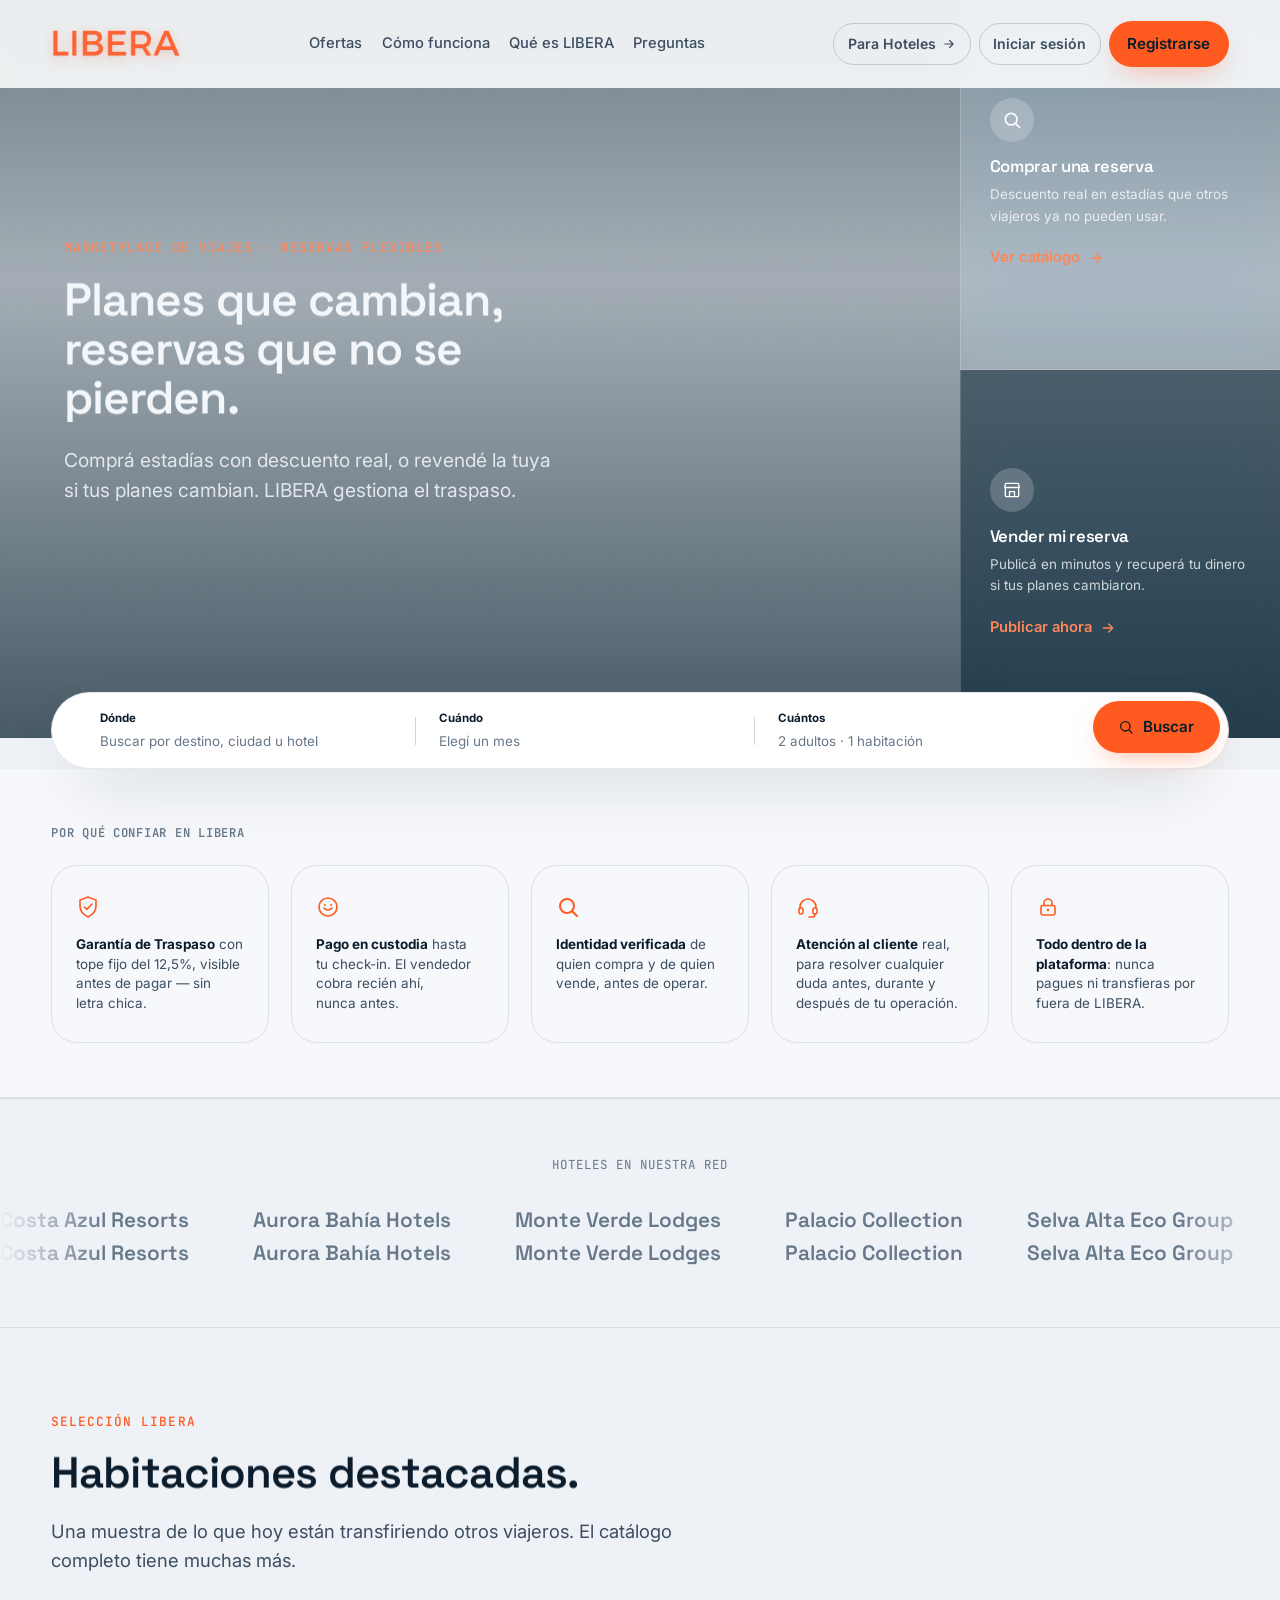
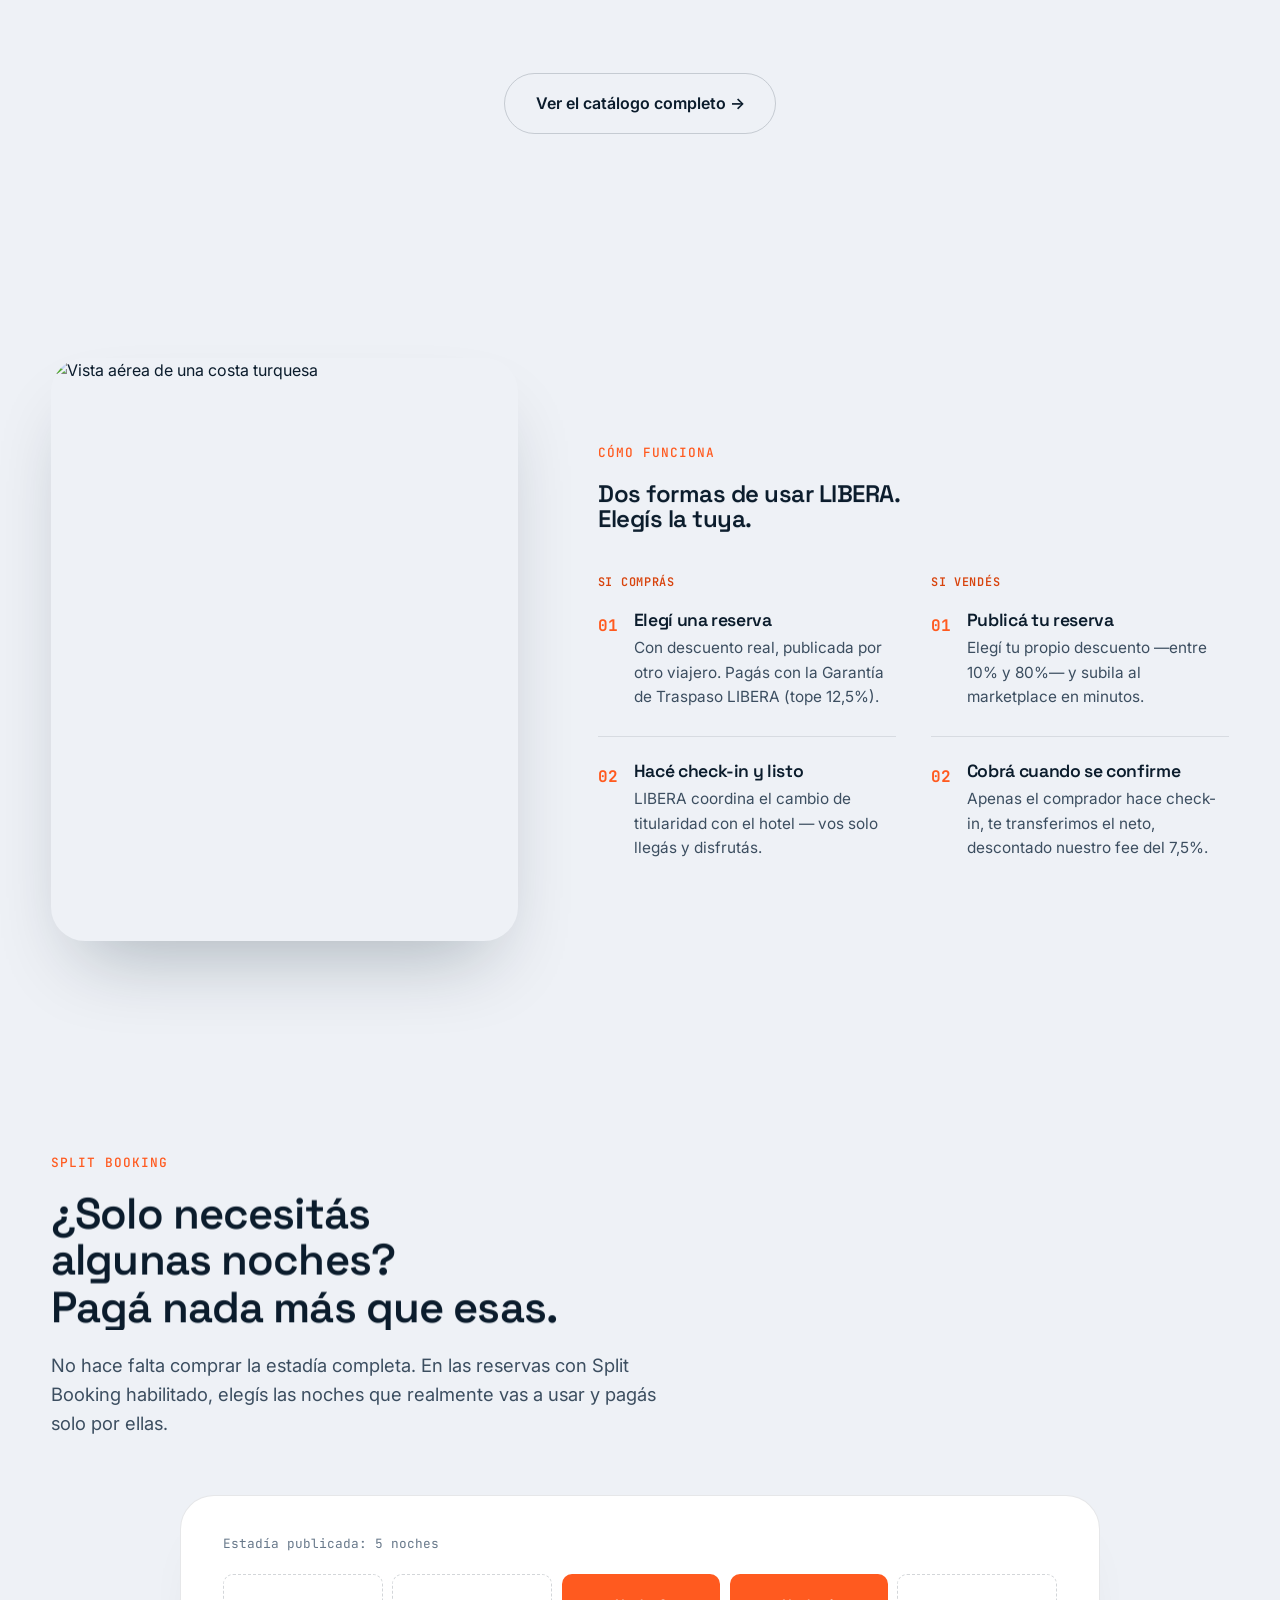
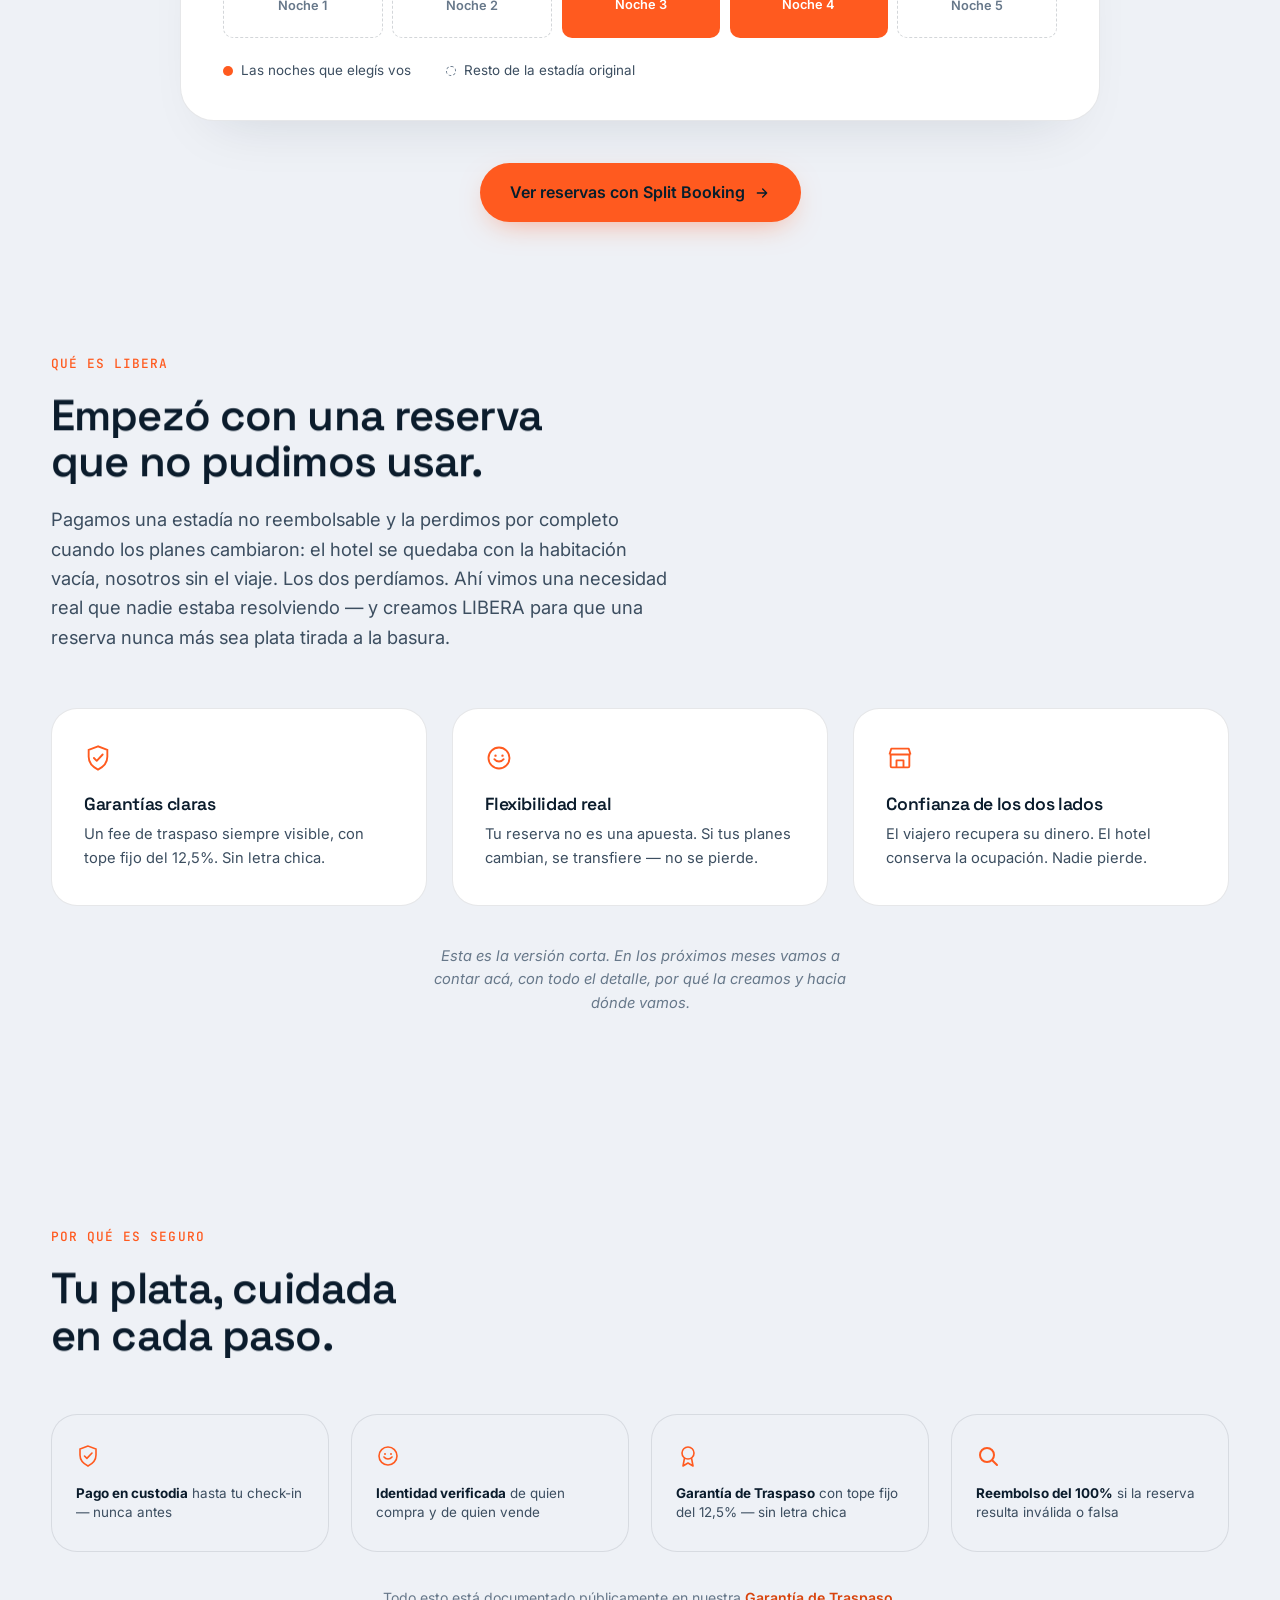
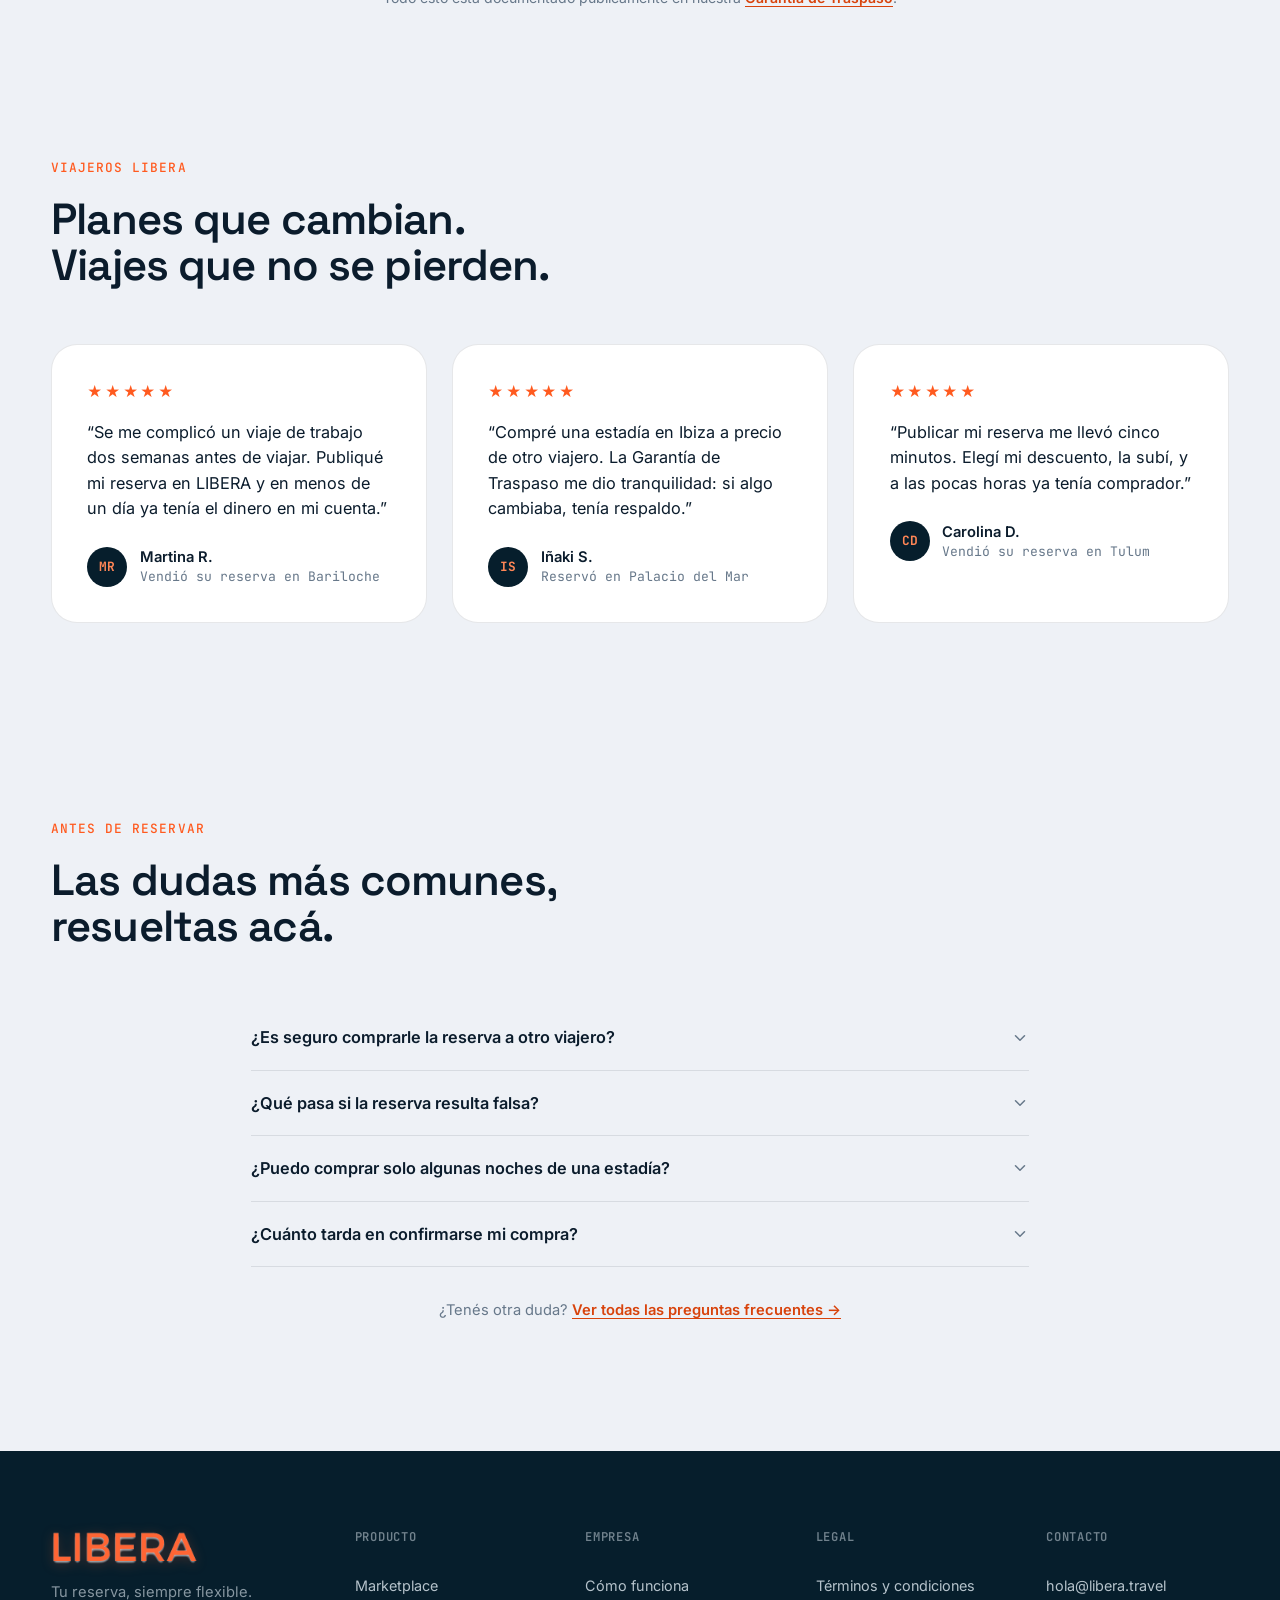
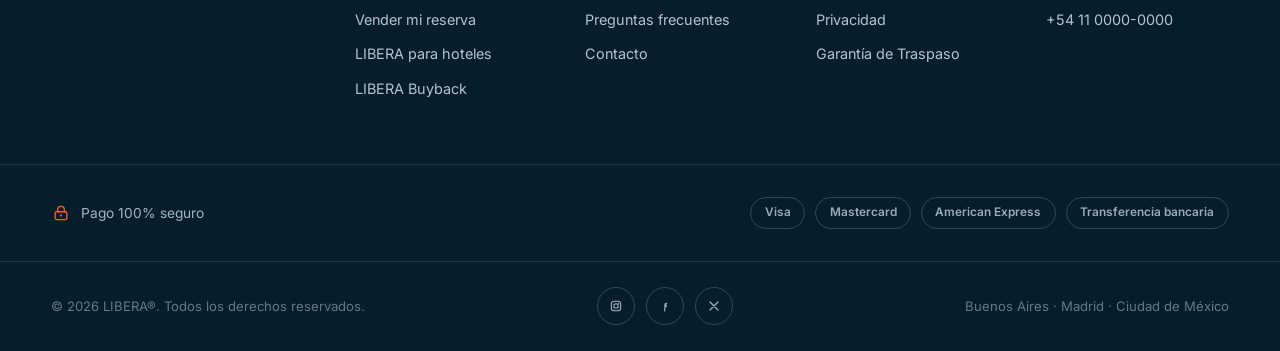
==== commit 0650362b: "panel de admin y mas" ====
--- a/frontend/LIBERA WEB/index.html
+++ b/frontend/LIBERA WEB/index.html
@@ -5,15 +5,16 @@
 <meta name="viewport" content="width=device-width, initial-scale=1">
 <title>LIBERA — Tu reserva, siempre flexible.</title>
 <meta name="description" content="LIBERA es el marketplace que le da flexibilidad a tu reserva: comprá, revendé o transferí tu estadía cuando cambien tus planes. Para viajeros y para hoteles.">
-<link rel="icon" type="image/png" href="assets/brand/libera-bird-only.png?v=20260806d">
+<link rel="icon" type="image/png" href="assets/brand/libera-bird-only.png?v=20260806e">
 
 <link rel="preconnect" href="https://fonts.googleapis.com">
 <link rel="preconnect" href="https://fonts.gstatic.com" crossorigin>
 <link rel="stylesheet" href="https://fonts.googleapis.com/css2?family=Space+Grotesk:wght@500;600;700&family=Inter:wght@300;400;500;600;700;800&family=JetBrains+Mono:wght@400;500;600;700&display=swap">
 
-<link rel="preload" as="image" href="https://images.unsplash.com/photo-1613490493576-7fde63acd811?w=1800&h=1100&fit=crop&q=80&auto=format" fetchpriority="high">
-
-<link rel="stylesheet" href="style.css?v=20260806d">
+<link rel="preconnect" href="https://images.unsplash.com">
+<link rel="preload" as="image" href="https://images.unsplash.com/photo-1613490493576-7fde63acd811?w=1800&h=1100&fit=crop&q=80&auto=format" imagesrcset="https://images.unsplash.com/photo-1613490493576-7fde63acd811?w=800&h=1000&fit=crop&q=80&auto=format 800w, https://images.unsplash.com/photo-1613490493576-7fde63acd811?w=1280&h=850&fit=crop&q=80&auto=format 1280w, https://images.unsplash.com/photo-1613490493576-7fde63acd811?w=1800&h=1100&fit=crop&q=80&auto=format 1800w" imagesizes="100vw" fetchpriority="high">
+
+<link rel="stylesheet" href="style.css?v=20260806e">
 </head>
 <body data-view="b2c">
 
@@ -22,7 +23,7 @@
 <!-- SPLASH -->
 <div class="splash" data-splash>
   <div class="splash-mark">
-    <img src="assets/brand/libera-lockup.png?v=20260806d" class="splash-bird" alt="" />
+    <img src="assets/brand/libera-lockup.png?v=20260806e" class="splash-bird" alt="" />
   </div>
   <p class="splash-tag">Tu reserva, siempre flexible.</p>
 </div>
@@ -54,7 +55,7 @@
 <header class="nav" data-nav>
   <div class="nav-inner">
     <a href="#top" class="logo" data-scroll-top aria-label="LIBERA — inicio">
-      <img class="logo-img" src="assets/brand/libera-name-only.png?v=20260806d" alt="LIBERA" />
+      <img class="logo-img" src="assets/brand/libera-name-only.png?v=20260806e" alt="LIBERA" />
     </a>
 
     <nav class="nav-links" data-nav-links="b2c" aria-label="Navegación viajeros">
@@ -95,10 +96,10 @@
   <!-- HERO -->
   <section class="hero hero-b2c" id="hero-b2c">
     <div class="hero-bg" data-parallax-bg data-hero-carousel>
-      <img class="is-active" src="https://images.unsplash.com/photo-1613490493576-7fde63acd811?w=1800&h=1100&fit=crop&q=80&auto=format" alt="Piscina infinita de un resort de lujo al atardecer" fetchpriority="high" loading="eager">
-      <img src="https://images.unsplash.com/photo-1566073771259-6a8506099945?w=1800&h=1100&fit=crop&q=80&auto=format" alt="Piscina infinita y solárium al atardecer" loading="eager">
-      <img src="https://images.unsplash.com/photo-1499793983690-e29da59ef1c2?w=1800&h=1100&fit=crop&q=80&auto=format" alt="Vista aérea de una costa turquesa" loading="eager">
-      <img src="https://images.unsplash.com/photo-1571003123894-1f0594d2b5d9?w=1800&h=1100&fit=crop&q=80&auto=format" alt="Habitación de hotel con vista al mar" loading="eager">
+      <img class="is-active" srcset="https://images.unsplash.com/photo-1613490493576-7fde63acd811?w=800&h=1000&fit=crop&q=80&auto=format 800w, https://images.unsplash.com/photo-1613490493576-7fde63acd811?w=1280&h=850&fit=crop&q=80&auto=format 1280w, https://images.unsplash.com/photo-1613490493576-7fde63acd811?w=1800&h=1100&fit=crop&q=80&auto=format 1800w" sizes="100vw" src="https://images.unsplash.com/photo-1613490493576-7fde63acd811?w=1800&h=1100&fit=crop&q=80&auto=format" alt="Piscina infinita de un resort de lujo al atardecer" fetchpriority="high" loading="eager">
+      <img srcset="https://images.unsplash.com/photo-1566073771259-6a8506099945?w=800&h=1000&fit=crop&q=80&auto=format 800w, https://images.unsplash.com/photo-1566073771259-6a8506099945?w=1280&h=850&fit=crop&q=80&auto=format 1280w, https://images.unsplash.com/photo-1566073771259-6a8506099945?w=1800&h=1100&fit=crop&q=80&auto=format 1800w" sizes="100vw" src="https://images.unsplash.com/photo-1566073771259-6a8506099945?w=1800&h=1100&fit=crop&q=80&auto=format" alt="Piscina infinita y solárium al atardecer" loading="eager" fetchpriority="low" decoding="async">
+      <img srcset="https://images.unsplash.com/photo-1499793983690-e29da59ef1c2?w=800&h=1000&fit=crop&q=80&auto=format 800w, https://images.unsplash.com/photo-1499793983690-e29da59ef1c2?w=1280&h=850&fit=crop&q=80&auto=format 1280w, https://images.unsplash.com/photo-1499793983690-e29da59ef1c2?w=1800&h=1100&fit=crop&q=80&auto=format 1800w" sizes="100vw" src="https://images.unsplash.com/photo-1499793983690-e29da59ef1c2?w=1800&h=1100&fit=crop&q=80&auto=format" alt="Vista aérea de una costa turquesa" loading="eager" fetchpriority="low" decoding="async">
+      <img srcset="https://images.unsplash.com/photo-1571003123894-1f0594d2b5d9?w=800&h=1000&fit=crop&q=80&auto=format 800w, https://images.unsplash.com/photo-1571003123894-1f0594d2b5d9?w=1280&h=850&fit=crop&q=80&auto=format 1280w, https://images.unsplash.com/photo-1571003123894-1f0594d2b5d9?w=1800&h=1100&fit=crop&q=80&auto=format 1800w" sizes="100vw" src="https://images.unsplash.com/photo-1571003123894-1f0594d2b5d9?w=1800&h=1100&fit=crop&q=80&auto=format" alt="Habitación de hotel con vista al mar" loading="eager" fetchpriority="low" decoding="async">
       <div class="hero-bg-tint"></div>
     </div>
     <div class="hero-grain" aria-hidden="true"></div>
@@ -253,117 +254,7 @@
         <svg viewBox="0 0 24 24" aria-hidden="true"><use href="#icon-arrow"></use></svg>
       </button>
       <div class="destacadas-grid" data-carousel-track>
-      <article class="destacada-card reveal" data-tilt data-id="costa-azul-resort-spa"
-        data-hotel="Costa Azul Resort &amp; Spa" data-location="Punta del Este, Uruguay"
-        data-checkin="14 Sep 2026" data-checkout="18 Sep 2026" data-nights="4" data-guests="2"
-        data-regimen="Todo incluido" data-price="950" data-fee-pct="7.5">
-        <div class="offer-media">
-          <img src="https://images.unsplash.com/photo-1566073771259-6a8506099945?w=700&h=560&fit=crop&q=80&auto=format" alt="Piscina y solárium del Costa Azul Resort &amp; Spa" loading="lazy" decoding="async">
-          <span class="offer-badge offer-badge-discount">-26%</span>
-          <span class="offer-badge offer-badge-tag">Últimas 2 habitaciones</span>
-          <span class="offer-pin-badge"><svg viewBox="0 0 24 24" aria-hidden="true"><use href="#icon-pin"></use></svg>Punta del Este, Uruguay</span>
-        </div>
-        <div class="destacada-body">
-          <div class="offer-top"><h3>Costa Azul Resort &amp; Spa</h3><span class="offer-rating">★ 4.8</span></div>
-          <div class="offer-foot">
-            <div class="offer-price"><span class="was">$1.290</span><span class="now">$950</span></div>
-            <a class="btn btn-primary btn-sm" href="oferta.html?id=costa-azul-resort-spa">Reservar</a>
-          </div>
-        </div>
-      </article>
-
-      <article class="destacada-card reveal" data-tilt data-id="monte-verde-lodge"
-        data-hotel="Monte Verde Lodge" data-location="Bariloche, Argentina"
-        data-checkin="20 Ago 2026" data-checkout="25 Ago 2026" data-nights="5" data-guests="4"
-        data-regimen="Solo alojamiento" data-price="1180" data-fee-pct="7.5">
-        <div class="offer-media">
-          <img src="https://images.unsplash.com/photo-1502672260266-1c1ef2d93688?w=700&h=560&fit=crop&q=80&auto=format" alt="Lodge de montaña frente al lago en Bariloche" loading="lazy" decoding="async">
-          <span class="offer-badge offer-badge-discount">-28%</span>
-          <span class="offer-badge offer-badge-tag">Favorito de viajeros</span>
-          <span class="offer-pin-badge"><svg viewBox="0 0 24 24" aria-hidden="true"><use href="#icon-pin"></use></svg>Bariloche, Argentina</span>
-        </div>
-        <div class="destacada-body">
-          <div class="offer-top"><h3>Monte Verde Lodge</h3><span class="offer-rating">★ 4.9</span></div>
-          <div class="offer-foot">
-            <div class="offer-price"><span class="was">$1.650</span><span class="now">$1.180</span></div>
-            <a class="btn btn-primary btn-sm" href="oferta.html?id=monte-verde-lodge">Reservar</a>
-          </div>
-        </div>
-      </article>
-
-      <article class="destacada-card reveal" data-tilt data-id="selva-alta-eco-resort"
-        data-hotel="Selva Alta Eco Resort" data-location="Tulum, México"
-        data-checkin="10 Sep 2026" data-checkout="14 Sep 2026" data-nights="4" data-guests="2"
-        data-regimen="Todo incluido" data-price="990" data-fee-pct="7.5">
-        <div class="offer-media">
-          <img src="https://images.unsplash.com/photo-1618773928121-c32242e63f39?w=700&h=560&fit=crop&q=80&auto=format" alt="Cabaña eco-chic entre la selva en Tulum" loading="lazy" decoding="async">
-          <span class="offer-badge offer-badge-discount">-30%</span>
-          <span class="offer-badge offer-badge-tag">Nuevo</span>
-          <span class="offer-pin-badge"><svg viewBox="0 0 24 24" aria-hidden="true"><use href="#icon-pin"></use></svg>Tulum, México</span>
-        </div>
-        <div class="destacada-body">
-          <div class="offer-top"><h3>Selva Alta Eco Resort</h3><span class="offer-rating">★ 4.8</span></div>
-          <div class="offer-foot">
-            <div class="offer-price"><span class="was">$1.410</span><span class="now">$990</span></div>
-            <a class="btn btn-primary btn-sm" href="oferta.html?id=selva-alta-eco-resort">Reservar</a>
-          </div>
-        </div>
-      </article>
-
-      <article class="destacada-card reveal" data-tilt data-id="dune-sands-retreat"
-        data-hotel="Dune Sands Retreat" data-location="Dubái, EAU"
-        data-checkin="18 Oct 2026" data-checkout="21 Oct 2026" data-nights="3" data-guests="2"
-        data-regimen="Todo incluido" data-price="1540" data-fee-pct="7.5">
-        <div class="offer-media">
-          <img src="https://images.unsplash.com/photo-1611892440504-42a792e24d32?w=700&h=560&fit=crop&q=80&auto=format" alt="Lobby de lujo del Dune Sands Retreat en Dubái" loading="lazy" decoding="async">
-          <span class="offer-badge offer-badge-discount">-25%</span>
-          <span class="offer-badge offer-badge-tag">Alta demanda</span>
-          <span class="offer-pin-badge"><svg viewBox="0 0 24 24" aria-hidden="true"><use href="#icon-pin"></use></svg>Dubái, EAU</span>
-        </div>
-        <div class="destacada-body">
-          <div class="offer-top"><h3>Dune Sands Retreat</h3><span class="offer-rating">★ 4.9</span></div>
-          <div class="offer-foot">
-            <div class="offer-price"><span class="was">$2.050</span><span class="now">$1.540</span></div>
-            <a class="btn btn-primary btn-sm" href="oferta.html?id=dune-sands-retreat">Reservar</a>
-          </div>
-        </div>
-      </article>
-
-      <article class="destacada-card reveal" data-tilt data-id="aurora-bahia-suites"
-        data-hotel="Aurora Bahía Suites" data-location="Cancún, México"
-        data-checkin="02 Oct 2026" data-checkout="05 Oct 2026" data-nights="3" data-guests="2"
-        data-regimen="Media pensión" data-price="610" data-fee-pct="7.5">
-        <div class="offer-media">
-          <img src="https://images.unsplash.com/photo-1520250497591-112f2f40a3f4?w=700&h=560&fit=crop&q=80&auto=format" alt="Suite frente al mar en Aurora Bahía Suites" loading="lazy" decoding="async">
-          <span class="offer-badge offer-badge-discount">-27%</span>
-          <span class="offer-pin-badge"><svg viewBox="0 0 24 24" aria-hidden="true"><use href="#icon-pin"></use></svg>Cancún, México</span>
-        </div>
-        <div class="destacada-body">
-          <div class="offer-top"><h3>Aurora Bahía Suites</h3><span class="offer-rating">★ 4.6</span></div>
-          <div class="offer-foot">
-            <div class="offer-price"><span class="was">$840</span><span class="now">$610</span></div>
-            <a class="btn btn-primary btn-sm" href="oferta.html?id=aurora-bahia-suites">Reservar</a>
-          </div>
-        </div>
-      </article>
-
-      <article class="destacada-card reveal" data-tilt data-id="riviera-blu-hotel"
-        data-hotel="Riviera Blu Hotel" data-location="Positano, Italia"
-        data-checkin="05 Sep 2026" data-checkout="08 Sep 2026" data-nights="3" data-guests="2"
-        data-regimen="Media pensión" data-price="860" data-fee-pct="7.5">
-        <div class="offer-media">
-          <img src="https://images.unsplash.com/photo-1582719478250-c89cae4dc85b?w=700&h=560&fit=crop&q=80&auto=format" alt="Terraza con vista al acantilado en Positano" loading="lazy" decoding="async">
-          <span class="offer-badge offer-badge-discount">-23%</span>
-          <span class="offer-pin-badge"><svg viewBox="0 0 24 24" aria-hidden="true"><use href="#icon-pin"></use></svg>Positano, Italia</span>
-        </div>
-        <div class="destacada-body">
-          <div class="offer-top"><h3>Riviera Blu Hotel</h3><span class="offer-rating">★ 4.9</span></div>
-          <div class="offer-foot">
-            <div class="offer-price"><span class="was">$1.120</span><span class="now">$860</span></div>
-            <a class="btn btn-primary btn-sm" href="oferta.html?id=riviera-blu-hotel">Reservar</a>
-          </div>
-        </div>
-      </article>
+        <!-- Las tarjetas se generan desde la API (initFeaturedOffers en app.js) -->
       </div>
       <button type="button" class="carousel-arrow carousel-arrow-next" data-carousel-next aria-label="Ver siguientes">
         <svg viewBox="0 0 24 24" aria-hidden="true"><use href="#icon-arrow"></use></svg>
@@ -984,7 +875,7 @@
   <div class="footer-inner">
     <div class="footer-brand">
       <a href="#top" class="logo" data-scroll-top aria-label="LIBERA — inicio">
-        <img class="logo-img" src="assets/brand/libera-name-only.png?v=20260806d" alt="LIBERA" />
+        <img class="logo-img" src="assets/brand/libera-name-only.png?v=20260806e" alt="LIBERA" />
       </a>
       <p class="footer-tagline">Tu reserva, siempre flexible.</p>
     </div>
@@ -1049,7 +940,7 @@
   </button>
 
   <div class="auth-modal-head">
-    <img class="logo-img" src="assets/brand/libera-name-only.png?v=20260806d" alt="LIBERA" />
+    <img class="logo-img" src="assets/brand/libera-name-only.png?v=20260806e" alt="LIBERA" />
     <h2 id="auth-title" class="sr-only">Iniciar sesión o registrarse</h2>
   </div>
 
@@ -1106,7 +997,8 @@
 
 <script defer src="lib/gsap.min.js"></script>
 <script defer src="lib/ScrollTrigger.min.js"></script>
-<script defer src="api.js?v=20260806d"></script>
-<script defer src="app.js?v=20260806d"></script>
+<script defer src="offers-data.js?v=20260806e"></script>
+<script defer src="api.js?v=20260806e"></script>
+<script defer src="app.js?v=20260806e"></script>
 </body>
 </html>
--- a/frontend/LIBERA WEB/style.css
+++ b/frontend/LIBERA WEB/style.css
@@ -81,7 +81,6 @@
   overflow-x: clip;
   overscroll-behavior-y: none;
   transition: background .6s var(--ease-soft), color .6s var(--ease-soft);
-  min-width: 1180px;
 }
 img, svg, video { display: block; max-width: 100%; }
 img { height: auto; }
@@ -307,14 +306,6 @@
 .hero-actions { display: flex; gap: 1rem; justify-content: center; }
 .hero-b2b .hero-actions { justify-content: flex-start; }
 
-.hero-scroll-cue {
-  position: absolute; bottom: 2.4rem; left: 50%; transform: translateX(-50%);
-  z-index: 2; display: flex; flex-direction: column; align-items: center; gap: .6rem;
-  font-family: var(--font-mono); font-size: .72rem; letter-spacing: .1em; text-transform: uppercase;
-  color: rgba(244,247,250,0.7);
-}
-.hero-scroll-cue span { width: 1px; height: 32px; background: linear-gradient(180deg, var(--orange), transparent); animation: scrollCue 1.8s ease-in-out infinite; }
-@keyframes scrollCue { 0% { transform: scaleY(0); transform-origin: top; } 50% { transform: scaleY(1); transform-origin: top; } 51% { transform-origin: bottom; } 100% { transform: scaleY(0); transform-origin: bottom; } }
 
 /* B2B hero */
 .hero-b2b { justify-content: flex-start; background: var(--navy-deep); }
@@ -404,31 +395,15 @@
 .ota-stepper span { font-family: var(--font-mono); font-weight: 600; min-width: 1.4rem; text-align: center; color: var(--ink); }
 
 /* =============================================================
-   9.2 QUICK ACCESS — Comprá / Vendé (B2C)
-   ============================================================= */
-.quick-access { padding: 4rem 0 1rem; }
-.quick-access-grid { max-width: var(--container); margin: 0 auto; padding: 0 4vw; display: grid; grid-template-columns: 1fr 1fr; gap: 1.6rem; }
-.quick-access-card {
-  display: block; padding: 2.4rem 2.4rem 2.2rem; border-radius: var(--radius-xl);
-  background: var(--surface); border: 1px solid var(--line);
-  transition: transform .4s var(--ease-out), box-shadow .4s var(--ease-out);
-}
-.quick-access-card:hover { transform: translateY(-5px); box-shadow: 0 30px 60px -30px rgba(6,20,30,0.2); }
-.quick-access-card-alt { background: var(--navy-deep); border-color: var(--navy-deep); }
+   9.2 QUICK ACCESS — íconos y links de los accesos del hero (B2C)
+   ============================================================= */
 .quick-access-icon {
   display: inline-flex; align-items: center; justify-content: center; width: 52px; height: 52px;
   border-radius: 50%; background: rgba(255,90,31,0.1); color: var(--orange); margin-bottom: 1.4rem;
 }
 .quick-access-icon svg { width: 24px; height: 24px; }
-.quick-access-card-alt .quick-access-icon { background: rgba(255,90,31,0.18); }
-.quick-access-card h3 { font-size: 1.3rem; margin-bottom: .6rem; color: var(--ink); }
-.quick-access-card-alt h3 { color: #fff; }
-.quick-access-card p { color: var(--ink-soft); font-size: .94rem; margin-bottom: 1.6rem; max-width: 40ch; }
-.quick-access-card-alt p { color: rgba(255,255,255,0.7); }
 .quick-access-link { display: inline-flex; align-items: center; gap: .5rem; font-weight: 600; font-size: .92rem; color: var(--orange-dark); }
-.quick-access-card-alt .quick-access-link { color: var(--orange-light); }
 .quick-access-link svg { width: 16px; height: 16px; transition: transform .3s var(--ease-out); }
-.quick-access-card:hover .quick-access-link svg { transform: translateX(4px); }
 
 /* =============================================================
    9.3 QUICK TRUST STRIP (B2C)
@@ -609,7 +584,6 @@
 /* =============================================================
    12. DASHBOARD (SELLER)
    ============================================================= */
-.dashboard { padding: 7rem 0 8rem; }
 .dashboard-panel {
   max-width: var(--container); margin: 0 auto; padding: 0 4vw;
   display: grid; grid-template-columns: 1fr 1fr;
@@ -660,7 +634,6 @@
 }
 input[type="range"]::-moz-range-track { height: 6px; border-radius: 100px; background: var(--line-strong); }
 .range-scale { display: flex; justify-content: space-between; margin-top: .6rem; font-family: var(--font-mono); font-size: .72rem; color: var(--ink-mute); }
-.simulator .range-scale { color: rgba(236,242,247,0.5); }
 
 .result-row { display: flex; align-items: center; justify-content: space-between; padding: .8rem 0; border-bottom: 1px solid rgba(236,242,247,0.12); font-size: .96rem; }
 .result-row span { color: rgba(236,242,247,0.65); }
@@ -669,7 +642,6 @@
 .result-row-net { border-bottom: none; padding-top: 1.3rem; align-items: center; }
 .result-row-net span { color: #ECF2F7; font-weight: 600; font-size: 1rem; }
 .net-value { font-size: 2.3rem; color: var(--orange); font-weight: 700; }
-.dashboard-cta { max-width: var(--container); margin: 2.4rem auto 0; padding: 0 4vw; text-align: center; }
 
 /* =============================================================
    13. TESTIMONIALS
@@ -987,7 +959,6 @@
 .auth-success svg { width: 18px; height: 18px; flex-shrink: 0; }
 .auth-success.is-visible { display: flex; }
 
-.auth-demo-note { margin-top: 1.4rem; text-align: center; font-size: .76rem; color: #8A97A6; }
 
 /* =============================================================
    19. FOOTER
@@ -1103,7 +1074,6 @@
   .hero-mesh { animation: none; }
   .marquee-track { animation-duration: 90s; }
   .splash-mark { animation: none; }
-  .hero-scroll-cue span { animation: none; }
 }
 
 /* =============================================================
@@ -1219,8 +1189,6 @@
 .split-cal-apply:hover { text-decoration: underline; }
 .split-cal-apply:disabled { color: var(--ink-mute); cursor: not-allowed; text-decoration: none; }
 
-.split-suggested-tag { display: inline-flex; align-items: center; gap: .35rem; font-family: var(--font-mono); font-size: .74rem; color: var(--ink-mute); }
-.split-suggested-tag svg { width: 13px; height: 13px; }
 .split-room-line { font-size: .84rem; color: var(--ink-mute); margin-top: -.6rem; }
 
 /* =============================================================
@@ -1512,3 +1480,261 @@
   .account-item-side { align-items: flex-start; text-align: left; }
   .account-item-actions { justify-content: flex-start; }
 }
+
+/* ===============================================================
+   RESPONSIVE — tablet (hasta 1024px) y celular (hasta 640px)
+   El diseño de escritorio no cambia: todo lo de acá está dentro
+   de media queries.
+   =============================================================== */
+
+/* Botón hamburguesa (initMobileNav) y "Mostrar filtros" (initCatalog): solo en pantallas chicas */
+.nav-toggle, .catalog-filters-toggle { display: none; }
+
+/* Los links de la barra nunca se parten en dos líneas */
+.nav-links a { white-space: nowrap; }
+
+/* Escritorio angosto: con sesión iniciada hay hasta 4 botones; se achican espacios para que entren */
+@media (min-width: 1201px) and (max-width: 1400px) {
+  .nav-inner { gap: 1rem; }
+  .nav-links { gap: 1.2rem; }
+  .nav-actions, .nav-auth, .nav-session { gap: .5rem; }
+  .nav-actions .btn-ghost-nav { padding: .55rem .85rem; }
+  .nav-actions .nav-cta { padding: .7rem 1.15rem; }
+}
+
+/* La barra pasa a hamburguesa por debajo de 1200px: con sesión iniciada (Panel admin, Hola…,
+   Cerrar sesión) los links ya no entran en una línea */
+@media (max-width: 1200px) {
+  :root { --nav-h: 72px; }
+
+  /* ---------- Nav: logo + hamburguesa, el resto en un panel desplegable ---------- */
+  .nav { height: auto; min-height: var(--nav-h); }
+  .nav-inner { flex-wrap: wrap; gap: 0; height: auto; min-height: var(--nav-h); }
+  .nav-toggle {
+    display: inline-flex; flex-direction: column; justify-content: center; gap: 5px;
+    width: 44px; height: 44px; margin-left: auto; padding: 0 11px; position: relative; z-index: 1;
+    border-radius: 50%; border: 1px solid var(--line-strong);
+  }
+  .nav-toggle span { display: block; height: 2px; border-radius: 2px; background: var(--ink); transition: transform .3s var(--ease-out), opacity .2s; }
+  .nav.is-menu-open .nav-toggle span:nth-child(1) { transform: translateY(7px) rotate(45deg); }
+  .nav.is-menu-open .nav-toggle span:nth-child(2) { opacity: 0; }
+  .nav.is-menu-open .nav-toggle span:nth-child(3) { transform: translateY(-7px) rotate(-45deg); }
+  .nav-links, .nav-actions { display: none; }
+  .nav.is-menu-open .nav-links,
+  .nav.is-menu-open .nav-actions {
+    display: flex; flex-direction: column; align-items: stretch; width: 100%; gap: .2rem;
+  }
+  .nav.is-menu-open .nav-links { padding: .8rem 0; border-top: 1px solid var(--line); margin-top: .2rem; }
+  .nav.is-menu-open .nav-links a { padding: .75rem 0; font-size: 1rem; }
+  .nav.is-menu-open .nav-links a::after { display: none; }
+  .nav.is-menu-open .nav-actions { gap: .7rem; padding: .4rem 0 1.2rem; }
+  .nav.is-menu-open .nav-auth, .nav.is-menu-open .nav-session { flex-direction: column; align-items: stretch; gap: .6rem; }
+  .nav.is-menu-open .nav-actions .btn,
+  .nav.is-menu-open .nav-actions .btn-ghost-nav { justify-content: center; width: 100%; padding-block: .8rem; }
+  .nav-inner > .logo { height: var(--nav-h); }
+  .nav.is-menu-open::before { background: var(--surface); box-shadow: 0 20px 40px -20px rgba(6,20,30,0.35); }
+
+}
+
+@media (max-width: 1024px) {
+
+  /* ---------- Hero viajeros: los dos accesos pasan abajo del título ---------- */
+  .hero-b2c { flex-direction: column; align-items: stretch; justify-content: flex-end; min-height: 0; padding-top: calc(var(--nav-h) + 3rem); }
+  .hero-b2c .hero-inner { max-width: none; padding: 0 5vw 2.4rem; }
+  .hero-side-col { position: relative; width: 100%; flex-direction: row; z-index: 3; }
+  .hero-side-card { padding: 1.6rem 1.4rem 4.6rem; border-left: 0; border-top: 1px solid rgba(255,255,255,0.16); }
+  .hero-side-card + .hero-side-card { border-left: 1px solid rgba(255,255,255,0.16); }
+  .hero-title { font-size: clamp(2.2rem, 6vw, 3.4rem); }
+
+  /* ---------- Grillas ---------- */
+  .destacadas-grid, .process-grid, .trust-strip-grid, .trust-strip-grid.trust-strip-grid-4 { grid-template-columns: repeat(2, minmax(0, 1fr)); }
+  .about-grid, .testimonial-grid, .hbenefits-grid { grid-template-columns: repeat(2, minmax(0, 1fr)); }
+  .destacadas-carousel .destacada-card { flex-basis: calc(50% - .7rem); }
+  .manifesto-inner, .contact-inner, .hero-b2b-layout { grid-template-columns: minmax(0, 1fr); gap: 3rem; }
+  .manifesto-visual { aspect-ratio: 16/9; }
+  .hero-b2b { padding-top: calc(var(--nav-h) + 3rem); padding-bottom: 4rem; min-height: 0; }
+  .footer-inner { grid-template-columns: repeat(3, minmax(0, 1fr)); gap: 2.4rem; }
+  .footer-inner > :first-child { grid-column: 1 / -1; }
+
+  /* ---------- Catálogo: filtros arriba del listado ---------- */
+  .catalog-layout { grid-template-columns: minmax(0, 1fr); gap: 1.6rem; }
+  .catalog-filters { position: static; display: grid; grid-template-columns: repeat(3, minmax(0, 1fr)); gap: 0 1.6rem; }
+  .catalog-filters-head { grid-column: 1 / -1; gap: 1rem; margin-bottom: 0; }
+  .catalog-filters-head h3 { margin-right: auto; }
+  .catalog-filters .filter-group { border-bottom: 0; }
+  .catalog-filters { padding: 1.1rem 1.4rem; }
+  .catalog-filters:not(.is-open) .filter-group { display: none; }
+  .catalog-filters-toggle {
+    display: inline-flex; font-size: .82rem; font-weight: 600; color: var(--ink);
+    padding: .45rem .9rem; border-radius: 100px; border: 1px solid var(--line-strong);
+  }
+
+  /* ---------- Detalle de oferta: barra lateral debajo ---------- */
+  .detail-layout { grid-template-columns: minmax(0, 1fr); }
+  .detail-sidebar { position: static; }
+  .stay-details-grid { grid-template-columns: repeat(3, minmax(0, 1fr)); }
+
+  /* ---------- Wizard de venta: resumen debajo ---------- */
+  .wizard-grid { grid-template-columns: minmax(0, 1fr); }
+
+  /* ---------- Preguntas / páginas legales: índice arriba, horizontal ---------- */
+  .faq-layout { grid-template-columns: minmax(0, 1fr); gap: 2rem; }
+  .faq-toc { position: static; flex-direction: row; flex-wrap: wrap; gap: .4rem; }
+  .faq-toc a { border-left: 0; border: 1px solid var(--line); border-radius: 100px; padding: .45rem .9rem; font-size: .82rem; }
+
+  .section-head h2, .section-head h1 { font-size: clamp(1.9rem, 4.6vw, 2.8rem); }
+
+  /* Buscador OTA: los campos pueden achicarse para que entre el botón */
+  .ota-search { padding-left: .8rem; }
+  .ota-field { min-width: 0; padding-inline: .9rem; }
+  .ota-field-value { max-width: 100%; }
+
+  .hbenefits-featured { padding: 2rem 1.6rem; }
+}
+
+@media (max-width: 640px) {
+  /* ---------- Espaciados generales ---------- */
+  .section-head { padding-bottom: 2.2rem; }
+  .manifesto, .marketplace, .about-libera, .destacadas, .contact, .models-b2b, .split-preview-b2c, .trust-b2c-strip { padding-top: 4rem; padding-bottom: 4.5rem; }
+  .faq-preview-b2c { padding-bottom: 4.5rem; }
+  .btn-lg { padding: .95rem 1.5rem; }
+
+  /* ---------- Hero ---------- */
+  .hero-side-col { flex-direction: column; }
+  .hero-side-card { padding: 1.3rem 1.3rem; }
+  .hero-side-card + .hero-side-card { border-left: 0; }
+  .hero-side-card:last-child { padding-bottom: 4.4rem; }
+  .hero-side-card .quick-access-icon { display: none; }
+  .hero-side-card p { margin-bottom: .7rem; }
+  .hero-sub { font-size: 1.02rem; }
+  .hero-actions { flex-direction: column; align-items: stretch; }
+  .hero-b2b-stats { flex-wrap: wrap; gap: 1.4rem 2rem; }
+  .engine-mockup-body { flex-direction: column; }
+
+  /* ---------- Buscador OTA: campos apilados ---------- */
+  .ota-search { flex-direction: column; border-radius: var(--radius-l); padding: .6rem; gap: .2rem; }
+  .ota-field { border-radius: var(--radius-s); padding: .7rem .9rem; }
+  .ota-field-value { max-width: none; }
+  .ota-divider { display: none; }
+  .ota-search-btn { width: 100%; margin-top: .3rem; }
+  .ota-panel, .ota-panel-wide { width: 100%; left: 0; right: 0; }
+  .ota-months { grid-template-columns: repeat(3, minmax(0, 1fr)); }
+
+  /* ---------- Grillas a una columna ---------- */
+  .destacadas-grid, .process-grid, .trust-strip-grid, .trust-strip-grid.trust-strip-grid-4,
+  .about-grid, .testimonial-grid, .hbenefits-grid, .models-grid,
+  .manifesto-tracks, .split-points, .form-row, .detail-amenities { grid-template-columns: minmax(0, 1fr); }
+  .destacadas-carousel .destacada-card { flex-basis: 82%; min-width: 0; }
+  .carousel-arrow { display: none; }
+  .dashboard-panel { grid-template-columns: minmax(0, 1fr); }
+  .dashboard-controls, .dashboard-results { padding: 2rem 1.5rem; border-radius: var(--radius-l); border-right: 1px solid var(--line); }
+  .night-strip { flex-wrap: wrap; }
+  .buyback-case { flex-direction: column; gap: .8rem; }
+  .buyback-step { width: 100%; padding: 1.4rem 1.2rem; }
+  .buyback-arrow { transform: rotate(90deg); }
+
+  /* ---------- Catálogo ---------- */
+  .catalog-filters { grid-template-columns: minmax(0, 1fr); }
+  .catalog-results-head { flex-direction: column; align-items: flex-start; }
+  .offer-card { flex-direction: column; }
+  .offer-media { flex-basis: auto; aspect-ratio: 16/10; }
+
+  /* ---------- Detalle de oferta ---------- */
+  .detail-gallery { grid-template-columns: minmax(0, 1fr); height: auto; }
+  .detail-gallery-main { aspect-ratio: 4/3; }
+  .detail-gallery-grid { display: none; }
+  .stay-details-grid { grid-template-columns: repeat(2, minmax(0, 1fr)); }
+  .checkout-drawer { width: 100%; }
+
+  /* ---------- Wizard ---------- */
+  .wizard-step-label { display: none; }
+  .wizard-step-line { margin-inline: .2rem; }
+  .wizard-calendar-panel { width: 100%; }
+  .wizard-calendar-months { grid-template-columns: minmax(0, 1fr); }
+  .wizard-success-actions { flex-direction: column; }
+
+  /* ---------- Footer ---------- */
+  .footer-inner { grid-template-columns: repeat(2, minmax(0, 1fr)); gap: 2rem; }
+  .footer-bottom { flex-direction: column; align-items: flex-start; }
+
+  /* ---------- Modales ---------- */
+  .auth-modal { width: calc(100vw - 2rem); }
+}
+
+/* ===============================================================
+   SCROLL SUAVIZADO (Lenis) — estilos que pide la librería
+   =============================================================== */
+html.lenis, html.lenis body { height: auto; }
+/* Lenis mueve el scroll cuadro a cuadro: el scroll-behavior: smooth del html
+   haría que el navegador anime cada uno de esos pasos y se trabaría */
+html.lenis.lenis-smooth { scroll-behavior: auto !important; }
+.lenis:not(.lenis-autoToggle).lenis-stopped { overflow: clip; }
+.lenis [data-lenis-prevent] { overscroll-behavior: contain; }
+.lenis.lenis-smooth iframe { pointer-events: none; }
+
+/* ===============================================================
+   PANEL DE ADMIN, DETALLE DE COMPRA Y PUBLICAR DESDE MI CUENTA
+   =============================================================== */
+.destacada-dates { font-size: .84rem; color: var(--ink-mute); margin: -.2rem 0 .8rem; }
+.split-fee-line { font-size: .8rem; color: var(--ink-mute); margin-top: .45rem; }
+
+/* Mi cuenta */
+.account-admin {
+  display: flex; align-items: center; justify-content: space-between; gap: 1rem; flex-wrap: wrap;
+  padding: 1rem 1.3rem; margin-bottom: 1.4rem; border-radius: var(--radius-m);
+  background: rgba(255,90,31,0.08); border: 1px solid rgba(255,90,31,0.25); font-size: .9rem; color: var(--ink-soft);
+}
+.account-admin strong { color: var(--ink); }
+.account-subhead { font-size: .82rem; text-transform: uppercase; letter-spacing: .05em; color: var(--ink-mute); margin: .4rem 0 -.2rem; }
+.account-publish { display: flex; flex-direction: column; gap: .8rem; margin-top: 1rem; padding-top: 1rem; border-top: 1px solid var(--line); max-width: 460px; }
+.account-publish .field input[type="number"] { max-width: 200px; }
+.account-publish .account-item-actions { justify-content: flex-start; }
+
+/* Panel de admin */
+.tab-count {
+  display: inline-flex; align-items: center; justify-content: center; min-width: 1.4rem; height: 1.4rem; padding: 0 .35rem;
+  margin-left: .35rem; border-radius: 999px; background: var(--orange); color: var(--navy-deep); font-size: .72rem; font-weight: 700;
+}
+.admin-toolbar { display: flex; align-items: center; gap: .7rem; margin-bottom: 1rem; }
+.admin-toolbar label { font-size: .82rem; color: var(--ink-mute); }
+.admin-toolbar select { border: 1.5px solid var(--line-strong); border-radius: var(--radius-s); padding: .5rem .8rem; font-size: .85rem; background: var(--surface); color: var(--ink); }
+
+/* Detalle de compra */
+.purchase-detail { max-width: 920px; margin: 0 auto; display: flex; flex-direction: column; gap: 1.6rem; }
+.purchase-detail .detail-back { margin-bottom: 0; }
+.purchase-timeline { display: grid; grid-template-columns: repeat(4, minmax(0, 1fr)); gap: .8rem; counter-reset: step; }
+.purchase-step {
+  position: relative; display: flex; flex-direction: column; gap: .3rem; padding: 1rem 1.1rem 1.1rem;
+  border-radius: var(--radius-m); background: var(--surface); border: 1px solid var(--line); color: var(--ink-mute);
+}
+.purchase-step::before {
+  counter-increment: step; content: counter(step);
+  display: inline-flex; align-items: center; justify-content: center; width: 26px; height: 26px; border-radius: 50%;
+  font-size: .78rem; font-weight: 700; border: 1.5px solid var(--line-strong); margin-bottom: .3rem;
+}
+.purchase-step strong { font-size: .9rem; color: var(--ink-soft); }
+.purchase-step span { font-size: .8rem; line-height: 1.4; }
+.purchase-step.is-done::before { content: "✓"; background: var(--orange); border-color: var(--orange); color: var(--navy-deep); }
+.purchase-step.is-done strong { color: var(--ink); }
+.purchase-step.is-current { border-color: rgba(255,90,31,0.45); box-shadow: 0 0 0 3px rgba(255,90,31,0.10); }
+.purchase-alert { padding: .9rem 1.1rem; border-radius: var(--radius-s); background: rgba(213,21,28,0.08); color: var(--red-accent); font-size: .9rem; }
+.purchase-grid { display: grid; grid-template-columns: repeat(2, minmax(0, 1fr)); gap: 1.2rem; }
+.purchase-card { padding: 1.4rem 1.5rem; border-radius: var(--radius-m); background: var(--surface); border: 1px solid var(--line); }
+.purchase-card h3 { font-size: 1rem; margin-bottom: 1rem; }
+.purchase-card dl { display: grid; grid-template-columns: auto 1fr; gap: .55rem 1.2rem; font-size: .9rem; }
+.purchase-card dt { color: var(--ink-mute); }
+.purchase-card dd { margin: 0; text-align: right; color: var(--ink); }
+.purchase-card dd.is-strong { font-family: var(--font-display); font-weight: 700; font-size: 1.1rem; color: var(--orange-dark); }
+.purchase-actions { margin-top: 1.2rem; display: flex; gap: .6rem; flex-wrap: wrap; }
+
+@media (max-width: 640px) {
+  .purchase-timeline, .purchase-grid { grid-template-columns: minmax(0, 1fr); }
+  .account-admin { flex-direction: column; align-items: flex-start; }
+}
+
+/* Pestañas de Mi cuenta y del panel: en pantallas chicas no parten el texto, se desplazan de costado */
+@media (max-width: 640px) {
+  .account-tabs { overflow-x: auto; scrollbar-width: none; }
+  .account-tabs::-webkit-scrollbar { display: none; }
+  .account-tabs .auth-tab { flex: 1 0 auto; white-space: nowrap; padding-inline: .9rem; font-size: .84rem; }
+}
